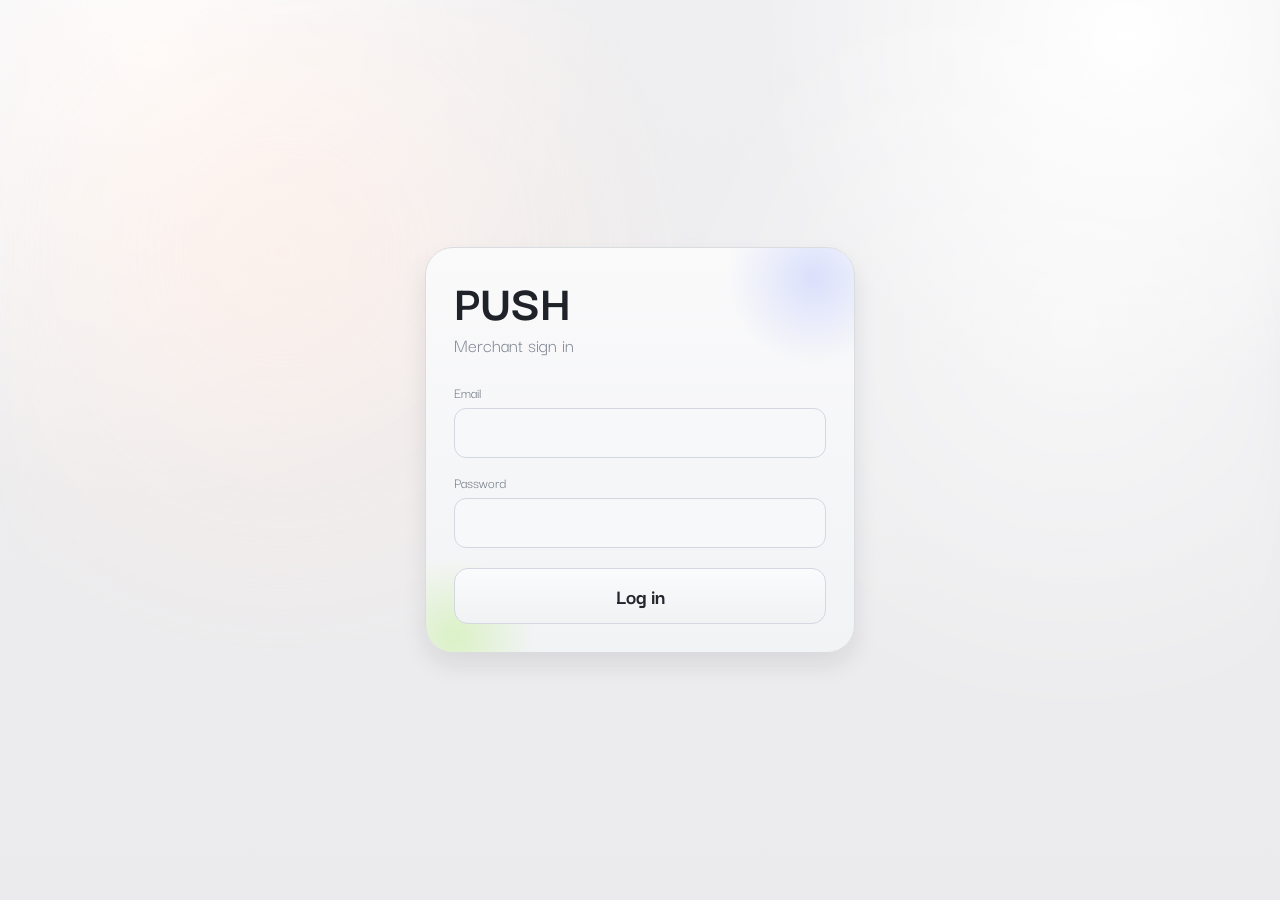
==== index.html @ ba9738a5 "n" ====
<!doctype html>
<html lang="en">
  <head>
    <meta charset="UTF-8" />
    <meta name="viewport" content="width=device-width, initial-scale=1.0" />
    <title>Push Merchant Dashboard Prototype</title>
    <script>
      if (localStorage.getItem("merchant_dashboard_logged_in") !== "1") {
        window.location.replace("./login.html");
      }
    </script>
    <link rel="stylesheet" href="styles.css" />
  </head>
  <body>
    <div class="app-shell">
      <aside class="sidebar">
        <div class="sidebar-logo">
          <div class="logo-mark">P</div>
          <div>
            <p class="logo-label">Push</p>
            <p class="logo-sub">Merchant OS</p>
          </div>
        </div>
        <section class="theme-switcher-wrap">
          <p class="micro-label">Category Themes</p>
          <div class="theme-switcher" id="themeSwitcher"></div>
          <p class="theme-note" id="themeNote"></p>
        </section>
        <nav class="nav" id="sidebarNav" aria-label="Primary navigation"></nav>
      </aside>

      <main class="main-content">
        <header class="topbar">
          <button class="icon-btn" id="menuToggle" aria-label="Open menu">
            <span></span><span></span><span></span>
          </button>
          <div class="top-title-wrap">
            <h1 id="pageTitle">Dashboard</h1>
            <p id="pageSubtitle">Real-time merchant intelligence</p>
          </div>
          <div class="top-actions">
            <div class="top-filters" id="topFilters"></div>
            <button class="icon-chip" id="accountBtn" aria-label="Account">
              <span>👤</span>
              <span>Account</span>
            </button>
            <button class="icon-chip" id="settingBtn" aria-label="Settings">
              <span>⚙️</span>
              <span>Settings</span>
            </button>
          </div>
        </header>

        <section id="pageContainer" class="page-container"></section>
      </main>
    </div>

    <div class="mobile-drawer-backdrop" id="mobileBackdrop"></div>
    <nav class="mobile-drawer" id="mobileDrawer" aria-label="Main navigation">
      <div class="mobile-head">
        <div class="sidebar-logo">
          <div class="logo-mark">P</div>
          <div>
            <p class="logo-label">Push</p>
            <p class="logo-sub">Merchant OS</p>
          </div>
        </div>
        <button class="icon-btn close" id="closeDrawer" aria-label="Close menu">
          ✕
        </button>
      </div>
      <div id="mobileNav"></div>
    </nav>

    <div class="modal-backdrop" id="modalBackdrop" aria-hidden="true">
      <div class="modal-card" role="dialog" aria-modal="true" aria-labelledby="modalTitle">
        <button class="modal-close" id="modalClose" aria-label="Close details">✕</button>
        <p class="modal-kicker" id="modalKicker"></p>
        <h2 id="modalTitle">Details</h2>
        <div id="modalBody"></div>
        <div class="modal-actions">
          <button class="btn ghost" id="modalDismiss">Close</button>
          <button class="btn primary" id="openFullDetail">Open full page</button>
        </div>
      </div>
    </div>

    <script src="data.js"></script>
    <script src="app.js"></script>
  </body>
</html>
---- styles.css ----
@import url("https://fonts.googleapis.com/css2?family=Darker+Grotesque:wght@400;500;600;700;800&display=swap");

:root {
  --bg-0: #efeee9;
  --bg-1: #f6f5f1;
  --ink-1: #1c1f1a;
  --ink-2: #3e4438;
  --muted: #6f756c;
  --line: #d8d9d3;
  --push-dark: #2d3920;
  --push-deep: #1f2a16;
  --push-highlight: #93d156;
  --push-soft: #e8f7d8;
  --violet: #dbccf6;
  --amber: #ffe1ad;
  --teal: #b7edf2;
  --mint: #d5f5d1;
  --danger: #b62e2e;
  --warn: #be7f00;
  --ok: #207f44;
  --shadow-soft: 0 16px 38px rgba(24, 28, 21, 0.08);
  --shadow-mid: 0 18px 42px rgba(23, 31, 18, 0.14);
  --radius-xl: 26px;
  --radius-lg: 20px;
  --radius-md: 14px;
  --radius-sm: 10px;
  --ease-smooth: cubic-bezier(0.2, 0.75, 0.25, 1);
}

* {
  box-sizing: border-box;
}

html,
body {
  margin: 0;
  padding: 0;
  min-height: 100%;
}

body {
  font-family: "Darky", "Darker Grotesque", sans-serif;
  color: var(--ink-1);
  background:
    radial-gradient(circle at 90% -20%, #d7f4bf 0%, transparent 40%),
    radial-gradient(circle at -10% 120%, #cce8ff 0%, transparent 36%),
    linear-gradient(140deg, #f3f2ed 0%, #ecebe5 40%, #f8f7f4 100%);
}

.app-shell {
  display: block;
  min-height: 100vh;
}

.sidebar {
  border-right: 1px solid var(--line);
  background: linear-gradient(180deg, #f8f8f5, #f0efea);
  padding: 20px;
  position: sticky;
  top: 0;
  max-height: 100vh;
  overflow: auto;
}

.sidebar-logo {
  display: flex;
  align-items: center;
  gap: 12px;
  padding: 10px 12px;
  border-radius: 18px;
  background: linear-gradient(135deg, var(--push-dark), #39492a);
  color: #f7fff0;
  margin-bottom: 18px;
}

.logo-mark {
  width: 44px;
  height: 44px;
  border-radius: 50%;
  display: grid;
  place-items: center;
  font-family: "Darky", "Darker Grotesque", sans-serif;
  font-weight: 700;
  border: 2px solid rgba(255, 255, 255, 0.65);
  background: rgba(255, 255, 255, 0.12);
}

.logo-label {
  margin: 0;
  font-family: "Darky", "Darker Grotesque", sans-serif;
  font-size: 20px;
  font-weight: 700;
}

.logo-sub {
  margin: 0;
  color: rgba(255, 255, 255, 0.75);
  font-size: 12px;
}

.nav-section {
  margin-top: 16px;
}

.nav-section-title {
  margin: 18px 10px 8px;
  font-family: "Darky", "Darker Grotesque", sans-serif;
  font-weight: 600;
  letter-spacing: 0.14em;
  font-size: 11px;
  color: var(--muted);
  text-transform: uppercase;
}

.nav-item {
  width: 100%;
  border: 1px solid #cbcdc6;
  background: #f8f7f3;
  border-radius: 999px;
  padding: 12px 14px;
  display: flex;
  align-items: center;
  justify-content: space-between;
  cursor: pointer;
  margin-bottom: 10px;
  transition: transform 0.25s var(--ease-smooth), box-shadow 0.25s var(--ease-smooth), border-color 0.25s var(--ease-smooth);
}

.nav-item:hover {
  transform: translateY(-2px);
  box-shadow: var(--shadow-soft);
}

.nav-item.active {
  background: linear-gradient(135deg, var(--push-deep), #3b4a2d);
  color: #f4ffe6;
  border-color: #46593a;
  box-shadow: var(--shadow-mid);
}

.nav-label {
  display: flex;
  align-items: center;
  gap: 10px;
  font-family: "Darky", "Darker Grotesque", sans-serif;
  font-size: 17px;
}

.nav-icon {
  width: 52px;
  height: 52px;
  border: 2px solid #1d1f1b;
  border-radius: 50%;
  display: inline-grid;
  place-items: center;
  flex: 0 0 auto;
}

.nav-icon svg {
  width: 23px;
  height: 23px;
  color: #1d1f1b;
}

.nav-metric {
  font-size: 20px;
  font-weight: 700;
  color: #727b70;
}

.nav-item.active .nav-metric {
  color: #d6f6b4;
}

.nav-item.active .nav-icon {
  border-color: rgba(238, 255, 220, 0.88);
}

.nav-item.active .nav-icon svg {
  color: #ecffd9;
}

.main-content {
  min-width: 0;
  display: flex;
  flex-direction: column;
  padding: 22px 26px 24px;
  gap: 18px;
}

.topbar {
  position: sticky;
  top: 10px;
  z-index: 20;
  background: rgba(252, 252, 248, 0.84);
  border: 1px solid #d5d8d0;
  backdrop-filter: blur(7px);
  border-radius: 999px;
  padding: 10px 12px;
  display: flex;
  align-items: center;
  gap: 12px;
  box-shadow: var(--shadow-soft);
}

.icon-btn {
  width: 44px;
  height: 44px;
  border-radius: 50%;
  border: 1px solid #cfd2ca;
  background: #fff;
  display: grid;
  place-items: center;
  cursor: pointer;
  transition: transform 0.2s var(--ease-smooth);
}

.icon-btn:hover {
  transform: translateY(-2px);
}

#menuToggle span {
  display: block;
  width: 18px;
  height: 2px;
  border-radius: 2px;
  margin: 2px 0;
  background: #2c3126;
  transition: transform 0.24s var(--ease-smooth), opacity 0.24s var(--ease-smooth);
}

#menuToggle.open span:nth-child(1) {
  transform: translateY(6px) rotate(45deg);
}

#menuToggle.open span:nth-child(2) {
  opacity: 0;
}

#menuToggle.open span:nth-child(3) {
  transform: translateY(-6px) rotate(-45deg);
}

.top-title-wrap {
  min-width: 0;
  margin-right: auto;
}

.top-title-wrap h1 {
  margin: 0;
  font-family: "Darky", "Darker Grotesque", sans-serif;
  font-size: 23px;
}

.top-title-wrap p {
  margin: 2px 0 0;
  color: var(--muted);
  font-size: 12px;
}

.top-actions {
  display: flex;
  gap: 8px;
}

.icon-chip {
  border: 1px solid #cfd3cb;
  border-radius: 999px;
  background: #fff;
  padding: 10px 14px;
  display: inline-flex;
  align-items: center;
  gap: 8px;
  cursor: pointer;
  font-family: "Darky", "Darker Grotesque", sans-serif;
  font-size: 13px;
  font-weight: 600;
}

.page-container {
  min-height: calc(100vh - 130px);
  animation: fadeInPage 0.35s var(--ease-smooth);
}

@keyframes fadeInPage {
  from {
    opacity: 0;
    transform: translateY(10px);
  }
  to {
    opacity: 1;
    transform: translateY(0);
  }
}

.panel {
  background: #fefefc;
  border: 1px solid var(--line);
  border-radius: var(--radius-xl);
  box-shadow: var(--shadow-soft);
}

.panel-head {
  display: flex;
  align-items: center;
  justify-content: space-between;
  margin-bottom: 10px;
}

.panel-title {
  margin: 0;
  font-family: "Darky", "Darker Grotesque", sans-serif;
  font-size: 20px;
}

.panel-sub {
  margin: 3px 0 0;
  color: var(--muted);
  font-size: 13px;
}

.btn {
  border: none;
  border-radius: 999px;
  padding: 11px 16px;
  cursor: pointer;
  font-family: "Darky", "Darker Grotesque", sans-serif;
  font-weight: 600;
}

.btn.primary {
  background: linear-gradient(145deg, var(--push-dark), #435735);
  color: #f2ffe2;
}

.btn.ghost {
  background: #f6f7f3;
  color: var(--ink-2);
  border: 1px solid #d2d4cf;
}

.mini {
  padding: 8px 12px;
  font-size: 12px;
}

.kpi-grid {
  display: grid;
  grid-template-columns: repeat(4, minmax(0, 1fr));
  gap: 12px;
  margin-bottom: 14px;
}

.kpi-card {
  border: 1px solid var(--line);
  border-radius: var(--radius-lg);
  padding: 14px;
  background: linear-gradient(180deg, #ffffff, #f7f8f4);
}

.kpi-label {
  margin: 0;
  color: var(--muted);
  font-size: 12px;
}

.kpi-value {
  margin: 6px 0 2px;
  font-family: "Darky", "Darker Grotesque", sans-serif;
  font-size: 27px;
  font-weight: 800;
}

.kpi-hint {
  margin: 0;
  font-size: 12px;
  color: #6b8760;
}

.two-col {
  display: grid;
  grid-template-columns: 1.5fr 1fr;
  gap: 14px;
}

.table-lite {
  width: 100%;
  border-collapse: collapse;
  font-size: 14px;
}

.table-lite th,
.table-lite td {
  text-align: left;
  padding: 11px 10px;
  border-bottom: 1px solid #e3e5df;
}

.table-lite th {
  color: var(--muted);
  font-family: "Darky", "Darker Grotesque", sans-serif;
  font-size: 12px;
  letter-spacing: 0.04em;
}

.stat-pill {
  display: inline-flex;
  align-items: center;
  border-radius: 999px;
  padding: 5px 10px;
  font-size: 12px;
  font-weight: 700;
}

.pill-live {
  background: #def7e4;
  color: #207f44;
}

.pill-draft {
  background: #ecefe9;
  color: #5c655a;
}

.metric-stack {
  display: grid;
  gap: 10px;
}

.metric-item {
  border: 1px solid #dde0d9;
  border-radius: var(--radius-md);
  padding: 12px;
  background: #fff;
}

.metric-row {
  display: flex;
  align-items: center;
  justify-content: space-between;
  margin-bottom: 7px;
}

.metric-row h4 {
  margin: 0;
  font-family: "Darky", "Darker Grotesque", sans-serif;
  font-size: 14px;
}

.bar {
  width: 100%;
  height: 10px;
  border-radius: 999px;
  background: #ecefe8;
  overflow: hidden;
}

.bar > span {
  display: block;
  height: 100%;
  border-radius: inherit;
  background: linear-gradient(90deg, #75a84d, #a6da73);
}

.applicant-grid {
  display: grid;
  grid-template-columns: repeat(2, minmax(0, 1fr));
  gap: 14px;
}

.applicant-card {
  position: relative;
  border-radius: 26px;
  border: 1px solid #d7dad2;
  padding: 16px;
  background: #fff;
  box-shadow: var(--shadow-soft);
  transform-style: preserve-3d;
  transition: transform 0.35s var(--ease-smooth), box-shadow 0.35s var(--ease-smooth);
  overflow: hidden;
}

.applicant-card:hover {
  transform: rotateX(2.5deg) rotateY(-3deg) translateY(-4px);
  box-shadow: 0 24px 42px rgba(22, 32, 20, 0.18);
}

.applicant-card::after {
  content: "";
  position: absolute;
  inset: 0;
  border-radius: inherit;
  pointer-events: none;
  background: radial-gradient(circle at 12% 6%, rgba(255, 255, 255, 0.8), transparent 38%);
}

.tone-violet { background: linear-gradient(160deg, #fefcff, #f4eefe); }
.tone-amber { background: linear-gradient(160deg, #fffdfa, #fff2db); }
.tone-teal { background: linear-gradient(160deg, #f9ffff, #e6fbfd); }
.tone-mint { background: linear-gradient(160deg, #f8fff8, #ecfaea); }

.app-head {
  display: flex;
  gap: 12px;
  align-items: center;
  margin-bottom: 10px;
}

.avatar-3d {
  width: 78px;
  height: 78px;
  border-radius: 22px;
  background: linear-gradient(145deg, #ffffff, #ecece8);
  border: 1px solid #d8ddd1;
  display: grid;
  place-items: center;
  font-size: 37px;
  box-shadow:
    inset -8px -8px 18px rgba(255, 255, 255, 0.9),
    inset 8px 8px 16px rgba(184, 191, 175, 0.35);
  transform: translateZ(28px);
}

.app-head h3 {
  margin: 0;
  font-family: "Darky", "Darker Grotesque", sans-serif;
  font-size: 24px;
}

.app-head p {
  margin: 2px 0 0;
  color: #5c665a;
  font-size: 13px;
}

.app-metrics {
  display: grid;
  grid-template-columns: repeat(3, minmax(0, 1fr));
  gap: 8px;
  margin-top: 10px;
}

.app-metrics .metric-box {
  border: 1px solid #d6d9d2;
  border-radius: 12px;
  background: rgba(255, 255, 255, 0.8);
  padding: 8px;
}

.metric-box p {
  margin: 0;
}

.metric-box .v {
  font-family: "Darky", "Darker Grotesque", sans-serif;
  font-size: 18px;
  font-weight: 700;
}

.metric-box .k {
  font-size: 11px;
  color: #677065;
}

.badge {
  margin-top: 8px;
  display: inline-flex;
  padding: 6px 10px;
  border-radius: 999px;
  background: #1f2922;
  color: #d5f9aa;
  font-size: 12px;
  font-weight: 700;
}

.card-actions {
  margin-top: 12px;
  display: flex;
  justify-content: flex-end;
}

.line-chart {
  height: 180px;
  border: 1px solid #dde0d8;
  border-radius: var(--radius-lg);
  padding: 10px;
  background:
    linear-gradient(to top, rgba(120, 144, 102, 0.1), rgba(120, 144, 102, 0.01)),
    repeating-linear-gradient(
      to right,
      transparent,
      transparent calc(8.33% - 1px),
      rgba(206, 211, 200, 0.55) calc(8.33% - 1px),
      rgba(206, 211, 200, 0.55) 8.33%
    );
  display: flex;
  align-items: flex-end;
  gap: 8px;
}

.line-bar {
  flex: 1;
  border-radius: 8px 8px 0 0;
  background: linear-gradient(180deg, #86b45e, #4e7140);
}

.funnel-list {
  display: grid;
  gap: 8px;
}

.funnel-row {
  border: 1px solid #d8dcd4;
  border-radius: 12px;
  padding: 10px;
  background: #fff;
}

.funnel-row .head {
  display: flex;
  justify-content: space-between;
  font-family: "Darky", "Darker Grotesque", sans-serif;
  font-size: 13px;
}

.map-wrap {
  border: 1px solid #d8ddd3;
  border-radius: 24px;
  background: #fbfdfa;
  min-height: 340px;
  position: relative;
  overflow: hidden;
}

.map-grid {
  position: absolute;
  inset: 0;
  background:
    radial-gradient(circle at 80% 20%, #d6f3fc 0%, transparent 32%),
    radial-gradient(circle at 10% 90%, #f3f9d8 0%, transparent 28%),
    linear-gradient(transparent 96%, #dce2d7 96%),
    linear-gradient(90deg, transparent 96%, #dce2d7 96%);
  background-size: 100% 100%, 100% 100%, 38px 38px, 38px 38px;
}

.map-route {
  position: absolute;
  left: 14%;
  top: 20%;
  width: 62%;
  height: 58%;
  border: 3px solid #223022;
  border-color: #233122 transparent transparent transparent;
  border-radius: 50% / 70% 70% 0 0;
  transform: rotate(6deg);
  opacity: 0.78;
}

.map-pin {
  position: absolute;
  transform: translate(-50%, -100%);
  display: grid;
  gap: 6px;
  border: none;
  background: transparent;
  padding: 0;
  text-align: left;
  cursor: pointer;
}

.pin-dot {
  width: 16px;
  height: 16px;
  border-radius: 50%;
  background: #c12b2b;
  border: 3px solid #fff;
  box-shadow: 0 6px 12px rgba(32, 32, 32, 0.24);
}

.pin-card {
  border: 1px solid #d4d7cf;
  border-radius: 12px;
  background: #fff;
  box-shadow: var(--shadow-soft);
  padding: 8px 10px;
  min-width: 170px;
}

.pin-card p {
  margin: 0;
  font-size: 12px;
}

.pin-card .name {
  font-family: "Darky", "Darker Grotesque", sans-serif;
  font-size: 13px;
}

.map-side-list {
  display: grid;
  gap: 10px;
}

.map-side-card {
  border: 1px solid #d8ddd2;
  border-radius: 14px;
  background: #fff;
  padding: 11px;
}

.map-side-card h4 {
  margin: 0;
  font-family: "Darky", "Darker Grotesque", sans-serif;
}

.timeline {
  border-left: 2px dashed #c9cec3;
  margin-left: 12px;
  padding-left: 18px;
  display: grid;
  gap: 11px;
}

.timeline-item {
  position: relative;
  border: 1px solid #d8dbd4;
  border-radius: 14px;
  background: #fff;
  padding: 12px;
}

.timeline-item::before {
  content: "";
  position: absolute;
  left: -27px;
  top: 18px;
  width: 12px;
  height: 12px;
  border-radius: 50%;
  background: #2b3b1f;
  border: 2px solid #fff;
}

.severity-critical { color: var(--danger); }
.severity-warning { color: var(--warn); }
.severity-info { color: #2f649d; }

.message-list {
  display: grid;
  gap: 10px;
}

.message-item {
  border: 1px solid #d8dcd3;
  border-radius: 16px;
  background: #fff;
  padding: 11px 14px;
  display: grid;
  grid-template-columns: auto 1fr auto;
  gap: 10px;
  align-items: center;
}

.message-avatar {
  width: 44px;
  height: 44px;
  border-radius: 12px;
  background: #f3f6ee;
  border: 1px solid #d5d9ce;
  display: grid;
  place-items: center;
  font-size: 21px;
}

.message-item h4 {
  margin: 0;
  font-family: "Darky", "Darker Grotesque", sans-serif;
  font-size: 15px;
}

.message-item p {
  margin: 3px 0 0;
  color: #656d62;
  font-size: 13px;
}

.unread-chip {
  min-width: 24px;
  height: 24px;
  border-radius: 999px;
  background: #202820;
  color: #e4ffcc;
  display: grid;
  place-items: center;
  font-size: 12px;
  font-weight: 700;
}

.finance-grid {
  display: grid;
  grid-template-columns: repeat(4, minmax(0, 1fr));
  gap: 12px;
}

.finance-box {
  border-radius: 16px;
  border: 1px solid #d9ddd4;
  padding: 13px;
  background: #fff;
}

.finance-box h4 {
  margin: 0;
  color: #697068;
  font-size: 12px;
}

.finance-box p {
  margin: 6px 0 0;
  font-family: "Darky", "Darker Grotesque", sans-serif;
  font-size: 26px;
  font-weight: 800;
}

.integration-grid {
  display: grid;
  grid-template-columns: repeat(2, minmax(0, 1fr));
  gap: 12px;
}

.integration-card {
  border: 1px solid #d9ddd4;
  border-radius: 18px;
  background: #fff;
  padding: 12px;
}

.integration-head {
  display: flex;
  justify-content: space-between;
  margin-bottom: 8px;
  align-items: center;
}

.integration-head h4 {
  margin: 0;
  font-family: "Darky", "Darker Grotesque", sans-serif;
}

.health {
  font-family: "Darky", "Darker Grotesque", sans-serif;
  font-size: 12px;
  color: #5f6f56;
}

.switch-list {
  display: grid;
  gap: 8px;
}

.switch-row {
  border: 1px solid #daded4;
  background: #fff;
  border-radius: 12px;
  padding: 9px 12px;
  display: flex;
  justify-content: space-between;
  align-items: center;
}

.switch-row .state {
  font-weight: 700;
  color: #315a2d;
}

.more-btn {
  border: 1px solid #ccd2c8;
  border-radius: 999px;
  padding: 8px 12px;
  font-family: "Darky", "Darker Grotesque", sans-serif;
  font-size: 12px;
  font-weight: 700;
  background: #fff;
  cursor: pointer;
}

.mobile-drawer-backdrop {
  position: fixed;
  inset: 0;
  background: rgba(10, 14, 9, 0.34);
  opacity: 0;
  pointer-events: none;
  transition: opacity 0.25s var(--ease-smooth);
  z-index: 100;
}

.mobile-drawer {
  position: fixed;
  left: 0;
  top: 0;
  bottom: 0;
  width: min(340px, 90vw);
  background: #f8f8f5;
  border-right: 1px solid #d4d7ce;
  transform: translateX(-102%);
  transition: transform 0.3s var(--ease-smooth);
  z-index: 120;
  padding: 16px;
  overflow: auto;
}

.mobile-head {
  display: flex;
  align-items: center;
  justify-content: space-between;
  margin-bottom: 14px;
  gap: 12px;
}

.mobile-head .sidebar-logo {
  margin: 0;
  padding: 0;
  background: transparent;
  color: var(--ink-1);
}

.mobile-head .logo-mark {
  border-color: #2d3920;
  color: #f1ffe1;
  background: linear-gradient(135deg, var(--push-dark), #39492a);
}

.mobile-head .logo-sub {
  color: var(--muted);
}

.mobile-drawer.open {
  transform: translateX(0);
}

.mobile-drawer-backdrop.open {
  opacity: 1;
  pointer-events: auto;
}

.modal-backdrop {
  position: fixed;
  inset: 0;
  background: rgba(8, 10, 7, 0.45);
  backdrop-filter: blur(4px);
  display: grid;
  place-items: center;
  opacity: 0;
  pointer-events: none;
  transition: opacity 0.2s ease;
  z-index: 150;
}

.modal-backdrop.open {
  opacity: 1;
  pointer-events: auto;
}

.modal-card {
  width: min(760px, calc(100vw - 28px));
  max-height: calc(100vh - 44px);
  overflow: auto;
  border-radius: 24px;
  border: 1px solid #d6dbcf;
  background: #fbfcf9;
  box-shadow: 0 24px 52px rgba(14, 18, 13, 0.32);
  padding: 18px 18px 16px;
  transform: translateY(14px) scale(0.96);
  transition: transform 0.24s var(--ease-smooth);
  position: relative;
}

.modal-backdrop.open .modal-card {
  transform: translateY(0) scale(1);
}

.modal-kicker {
  margin: 0 0 4px;
  font-family: "Darky", "Darker Grotesque", sans-serif;
  font-size: 12px;
  letter-spacing: 0.08em;
  text-transform: uppercase;
  color: var(--muted);
}

.modal-card h2 {
  margin: 0 0 10px;
  font-family: "Darky", "Darker Grotesque", sans-serif;
  font-size: 26px;
}

.modal-close {
  position: absolute;
  top: 12px;
  right: 12px;
  width: 38px;
  height: 38px;
  border-radius: 50%;
  border: 1px solid #cfd4ca;
  background: #fff;
  cursor: pointer;
}

.modal-body-grid {
  display: grid;
  grid-template-columns: repeat(2, minmax(0, 1fr));
  gap: 10px;
}

.modal-body-item {
  border: 1px solid #d9ddd5;
  border-radius: 12px;
  padding: 10px;
  background: #fff;
}

.modal-body-item .k {
  margin: 0;
  font-size: 12px;
  color: var(--muted);
}

.modal-body-item .v {
  margin: 5px 0 0;
  font-family: "Darky", "Darker Grotesque", sans-serif;
  font-size: 20px;
}

.modal-actions {
  display: flex;
  justify-content: flex-end;
  gap: 8px;
  margin-top: 12px;
}

.full-detail {
  margin-top: 13px;
  border: 1px solid #d7ddd1;
  border-radius: 18px;
  padding: 14px;
  background: #fff;
  animation: fadeInPage 0.3s var(--ease-smooth);
}

.full-detail h3 {
  margin: 0 0 8px;
  font-family: "Darky", "Darker Grotesque", sans-serif;
}

.full-detail p {
  margin: 0;
  line-height: 1.55;
  color: #4f584f;
}

@media (max-width: 1200px) {
  .kpi-grid,
  .finance-grid {
    grid-template-columns: repeat(2, minmax(0, 1fr));
  }
  .two-col,
  .applicant-grid,
  .integration-grid {
    grid-template-columns: 1fr;
  }
}

@media (max-width: 980px) {
  .main-content {
    padding: 14px;
  }
  .top-actions .icon-chip span:last-child {
    display: none;
  }
}

@media (max-width: 680px) {
  .kpi-grid,
  .finance-grid,
  .modal-body-grid {
    grid-template-columns: 1fr;
  }
  .top-title-wrap h1 {
    font-size: 19px;
  }
}

/* Dark kinetic reskin inspired by the shared reference */
:root {
  --bg-0: #06080d;
  --bg-1: #101622;
  --ink-1: #eef3ff;
  --ink-2: #b7bfd1;
  --muted: #8f99b2;
  --line: #283349;
  --push-dark: #1d2638;
  --push-deep: #121a2a;
  --push-highlight: #ff5a2d;
  --push-soft: #1d2434;
  --shadow-soft: 0 14px 34px rgba(2, 5, 12, 0.45);
  --shadow-mid: 0 20px 44px rgba(0, 0, 0, 0.55);
  --accent-orange: #ff5a2d;
  --accent-blue: #4f6fd6;
  --accent-blue-2: #5f78d1;
}

body {
  color: var(--ink-1);
  background:
    radial-gradient(circle at 100% -8%, rgba(79, 111, 214, 0.46) 0%, transparent 34%),
    radial-gradient(circle at -15% 120%, rgba(255, 90, 45, 0.26) 0%, transparent 40%),
    linear-gradient(180deg, #04060a 0%, #090d14 40%, #070b11 100%);
}

body::before {
  content: "";
  position: fixed;
  inset: 0;
  pointer-events: none;
  background:
    radial-gradient(circle at 8% 10%, rgba(255, 255, 255, 0.05), transparent 24%),
    radial-gradient(circle at 85% 24%, rgba(255, 255, 255, 0.04), transparent 28%);
  animation: ambientDrift 11s ease-in-out infinite alternate;
}

body::after {
  content: "";
  position: fixed;
  inset: 0;
  pointer-events: none;
  background:
    radial-gradient(circle at 10% 70%, rgba(255, 90, 45, 0.09), transparent 35%),
    radial-gradient(circle at 90% 40%, rgba(79, 111, 214, 0.1), transparent 32%);
  filter: blur(10px);
  animation: ambientDriftReverse 13s ease-in-out infinite alternate;
}

body,
button,
input,
select,
textarea {
  font-family: "Darky", "Darker Grotesque", sans-serif;
}

.main-content {
  width: min(1180px, 100%);
  margin: 0 auto;
  padding-top: 16px;
}

.topbar {
  background: rgba(17, 24, 38, 0.86);
  border: 1px solid #2b364e;
  box-shadow: 0 16px 34px rgba(3, 6, 16, 0.55);
}

.top-title-wrap h1 {
  color: #f5f7ff;
}

.top-title-wrap p {
  color: #adb8d1;
}

.icon-btn,
.icon-chip {
  background: linear-gradient(180deg, #202a3d, #171f2f);
  border-color: #36415b;
  color: #dde3f5;
}

#menuToggle span {
  background: #e8eefc;
}

.page-container {
  animation: fadeInPage 0.45s var(--ease-smooth);
  transform-origin: 50% 20%;
}

.page-container.page-switch-out {
  animation: pageSwitchOut 0.18s cubic-bezier(0.37, 0.01, 0.74, 0.36) forwards;
}

.page-container.page-switch-in {
  animation: pageSwitchIn 0.34s cubic-bezier(0.2, 0.74, 0.26, 1) forwards;
}

.panel {
  background: linear-gradient(160deg, rgba(20, 27, 40, 0.96), rgba(12, 17, 27, 0.98));
  border: 1px solid #2b364d;
  box-shadow: var(--shadow-soft);
}

.panel-title,
.metric-row h4,
.table-lite th,
.map-side-card h4,
.integration-head h4,
.message-item h4 {
  color: #eef2ff;
}

.panel-sub,
.kpi-label,
.table-lite th,
.message-item p,
.health,
.modal-kicker,
.modal-body-item .k {
  color: #97a5c6;
}

.kpi-card {
  border: 1px solid #324162;
  background: linear-gradient(180deg, #25314d, #1b2439);
  position: relative;
  overflow: hidden;
}

.kpi-card::after {
  content: "";
  position: absolute;
  inset: 0;
  pointer-events: none;
  background: radial-gradient(circle at 80% -20%, rgba(255, 255, 255, 0.14), transparent 42%);
}

.kpi-card:nth-child(4n + 1) {
  background: linear-gradient(140deg, #ff5729, #d14622);
  color: #fff8f1;
}

.kpi-card:nth-child(4n + 1) .kpi-label,
.kpi-card:nth-child(4n + 1) .kpi-hint {
  color: rgba(255, 245, 236, 0.84);
}

.kpi-card:nth-child(4n + 2),
.kpi-card:nth-child(4n + 4) {
  background: linear-gradient(150deg, #4d69c9, #3a4f93);
  border-color: #6078cf;
}

.kpi-card:nth-child(4n + 2) .kpi-label,
.kpi-card:nth-child(4n + 2) .kpi-hint,
.kpi-card:nth-child(4n + 4) .kpi-label,
.kpi-card:nth-child(4n + 4) .kpi-hint {
  color: rgba(232, 239, 255, 0.88);
}

.kpi-card:nth-child(4n + 3) {
  background: linear-gradient(165deg, #f1f3fb, #d2d9e8);
  border-color: #b9c3d8;
}

.kpi-card:nth-child(4n + 3) .kpi-label,
.kpi-card:nth-child(4n + 3) .kpi-value {
  color: #162033;
}

.kpi-card:nth-child(4n + 3) .kpi-hint {
  color: #344660;
}

.kpi-value {
  line-height: 0.95;
}

.table-lite th,
.table-lite td {
  border-bottom-color: #29344a;
}

.table-lite td {
  color: #dae2f4;
}

.table-lite tbody tr {
  transition: transform 0.2s var(--ease-smooth), background-color 0.2s var(--ease-smooth);
}

.table-lite tbody tr:hover {
  background: rgba(57, 73, 112, 0.32);
  transform: translateY(-1px);
}

.stat-pill.pill-live {
  background: rgba(79, 111, 214, 0.24);
  color: #cfd9ff;
}

.stat-pill.pill-draft {
  background: rgba(245, 250, 255, 0.1);
  color: #ced8ee;
}

.metric-item,
.funnel-row,
.finance-box,
.integration-card,
.map-side-card,
.timeline-item,
.switch-row,
.message-item {
  background: linear-gradient(160deg, rgba(26, 35, 53, 0.94), rgba(17, 23, 36, 0.95));
  border-color: #2f3d58;
}

.line-chart {
  border-color: #2e3a55;
  background:
    linear-gradient(to top, rgba(255, 90, 45, 0.17), rgba(255, 90, 45, 0.02)),
    repeating-linear-gradient(
      to right,
      transparent,
      transparent calc(8.33% - 1px),
      rgba(101, 119, 164, 0.5) calc(8.33% - 1px),
      rgba(101, 119, 164, 0.5) 8.33%
    );
}

.line-bar {
  background: linear-gradient(180deg, #ff6a38, #bc4020);
  transform-origin: bottom;
  animation: growBar 0.55s var(--ease-smooth) backwards;
}

.line-chart .line-bar:nth-child(odd) {
  background: linear-gradient(180deg, #627cdc, #4257a7);
}

.bar {
  background: #1a2437;
}

.bar > span {
  background: linear-gradient(90deg, #ff5a2d, #5f78d1);
}

.map-wrap {
  border-color: #2f3a54;
  background: linear-gradient(180deg, #161d2b, #0f1521);
}

.map-grid {
  background:
    radial-gradient(circle at 80% 20%, rgba(79, 111, 214, 0.23) 0%, transparent 32%),
    radial-gradient(circle at 10% 90%, rgba(255, 90, 45, 0.2) 0%, transparent 28%),
    linear-gradient(transparent 96%, rgba(68, 82, 114, 0.8) 96%),
    linear-gradient(90deg, transparent 96%, rgba(68, 82, 114, 0.8) 96%);
}

.map-route {
  border-color: #5f78d1 transparent transparent transparent;
}

.pin-dot {
  background: #ff5a2d;
  border-color: #ffffff;
  animation: pulseDot 1.7s ease-in-out infinite;
}

.pin-card {
  border-color: #3d4b69;
  background: rgba(22, 30, 44, 0.95);
}

.pin-card p,
.pin-card .name {
  color: #e6ecff;
}

.unread-chip {
  background: #ff5a2d;
  color: #fff;
}

.more-btn,
.btn.ghost,
.modal-close {
  border-color: #3e4a67;
  background: #1e283b;
  color: #e4eafd;
}

.more-btn:hover,
.btn.ghost:hover,
.icon-chip:hover,
.icon-btn:hover {
  transform: translateY(-2px);
  box-shadow: 0 12px 20px rgba(2, 5, 13, 0.48);
}

.btn.primary {
  background: linear-gradient(135deg, #ff5a2d, #d54822);
  color: #fff;
}

.badge {
  background: #ff5a2d;
  color: #fff;
}

.mobile-drawer {
  background: #101725;
  border-right-color: #2f3a54;
}

.mobile-head .sidebar-logo {
  color: #edf2ff;
}

.mobile-head .logo-sub {
  color: #a9b3cb;
}

.mobile-head .logo-mark {
  border-color: #6c81c8;
  background: linear-gradient(135deg, #425493, #2e3c6a);
}

.nav-section-title {
  color: #8f9cbc;
}

.nav-item {
  background: linear-gradient(160deg, #1d273a, #121a2a);
  border-color: #36425e;
}

.nav-item.active {
  background: linear-gradient(135deg, #ff5a2d, #c94523);
  border-color: #ff7f5d;
}

.nav-label,
.nav-metric,
.nav-item.active .nav-metric {
  color: #eef3ff;
}

.nav-icon {
  border-color: #5d73b4;
}

.nav-icon svg {
  color: #e7ecff;
}

.modal-backdrop {
  background: rgba(4, 8, 14, 0.66);
}

.modal-card {
  border-color: #304060;
  background: linear-gradient(165deg, #141c2c, #0d1523);
}

.modal-card h2,
.modal-body-item .v,
.full-detail h3 {
  color: #eff4ff;
}

.modal-body-item,
.full-detail {
  border-color: #32405e;
  background: linear-gradient(160deg, #1b263a, #121a2a);
}

.full-detail p {
  color: #a7b2cc;
}

.panel,
.kpi-card,
.metric-item,
.applicant-card,
.timeline-item,
.message-item,
.finance-box,
.integration-card,
.funnel-row,
.map-side-card,
.switch-row {
  transition:
    transform 0.3s var(--ease-smooth),
    box-shadow 0.3s var(--ease-smooth),
    border-color 0.3s var(--ease-smooth);
}

.panel:hover,
.kpi-card:hover,
.metric-item:hover,
.timeline-item:hover,
.message-item:hover,
.finance-box:hover,
.integration-card:hover,
.map-side-card:hover,
.funnel-row:hover,
.switch-row:hover {
  transform: translateY(-3px);
  box-shadow: var(--shadow-mid);
  border-color: #4c5f8e;
}

.reveal-in {
  opacity: 0;
  transform: translateY(14px) scale(0.985);
  animation: revealIn 0.45s var(--ease-smooth) forwards;
  animation-delay: var(--stagger-delay, 0ms);
}

@keyframes revealIn {
  to {
    opacity: 1;
    transform: translateY(0) scale(1);
  }
}

@keyframes pageSwitchOut {
  from {
    opacity: 1;
    transform: translateX(0) scale(1);
    filter: blur(0);
  }
  to {
    opacity: 0;
    transform: translateX(-26px) scale(0.985);
    filter: blur(1.5px);
  }
}

@keyframes pageSwitchIn {
  from {
    opacity: 0;
    transform: translateX(22px) scale(0.986);
    filter: blur(1px);
  }
  to {
    opacity: 1;
    transform: translateX(0) scale(1);
    filter: blur(0);
  }
}

@keyframes growBar {
  from {
    transform: scaleY(0);
  }
  to {
    transform: scaleY(1);
  }
}

@keyframes pulseDot {
  0% {
    box-shadow: 0 0 0 0 rgba(255, 90, 45, 0.5);
  }
  70% {
    box-shadow: 0 0 0 10px rgba(255, 90, 45, 0);
  }
  100% {
    box-shadow: 0 0 0 0 rgba(255, 90, 45, 0);
  }
}

@keyframes ambientDrift {
  from {
    transform: translate3d(0, 0, 0) scale(1);
    opacity: 0.95;
  }
  to {
    transform: translate3d(0.6%, -0.9%, 0) scale(1.03);
    opacity: 1;
  }
}

@keyframes ambientDriftReverse {
  from {
    transform: translate3d(0, 0, 0) scale(1);
    opacity: 1;
  }
  to {
    transform: translate3d(-0.7%, 0.8%, 0) scale(1.035);
    opacity: 0.94;
  }
}

@media (prefers-reduced-motion: reduce) {
  body::before,
  body::after,
  .reveal-in,
  .line-bar,
  .pin-dot,
  .page-container.page-switch-in,
  .page-container.page-switch-out {
    animation: none !important;
  }
}

/* Reference-style light dashboard reskin */
:root {
  --bg-0: #ececec;
  --bg-1: #f5f5f5;
  --ink-1: #202226;
  --ink-2: #555c66;
  --muted: #8f949c;
  --line: #dedfe2;
  --push-dark: #22252a;
  --push-deep: #1a1d23;
  --push-highlight: #93eb37;
  --push-soft: #f2f3f4;
  --shadow-soft: 0 10px 22px rgba(16, 20, 30, 0.08);
  --shadow-mid: 0 14px 28px rgba(16, 20, 30, 0.11);
  --radius-xl: 28px;
  --radius-lg: 22px;
  --radius-md: 16px;
}

body,
button,
input,
select,
textarea {
  font-family: "Darky", "Darker Grotesque", sans-serif;
}

body {
  color: var(--ink-1);
  background:
    radial-gradient(circle at 16% 16%, rgba(255, 255, 255, 0.92), transparent 44%),
    radial-gradient(circle at 84% 24%, rgba(255, 255, 255, 0.88), transparent 44%),
    linear-gradient(180deg, #f0f0f1 0%, #ececee 100%);
}

body::before {
  background:
    radial-gradient(circle at 30% 35%, rgba(159, 238, 87, 0.2), transparent 28%),
    radial-gradient(circle at 76% 62%, rgba(110, 133, 255, 0.16), transparent 34%);
  opacity: 0.65;
  filter: blur(22px);
}

body::after {
  background:
    linear-gradient(transparent 94%, rgba(76, 94, 196, 0.32) 94%, rgba(76, 94, 196, 0.32) 100%),
    linear-gradient(90deg, transparent 0%, rgba(76, 94, 196, 0.12) 100%);
  opacity: 0.55;
  filter: none;
  animation: none;
}

.main-content {
  width: min(1280px, 100%);
  padding: 14px 20px 20px;
  gap: 14px;
}

.topbar {
  background: rgba(247, 247, 248, 0.92);
  border-color: #d7d8db;
  box-shadow: none;
  padding: 8px 10px;
}

.top-title-wrap h1 {
  font-size: 54px;
  line-height: 0.9;
  letter-spacing: -0.02em;
  color: #1f2227;
}

body:not([data-page="dashboard"]) .top-title-wrap h1 {
  font-size: 34px;
}

.top-title-wrap p {
  color: #7f858f;
  font-size: 15px;
}

#menuToggle,
.icon-btn {
  border: 1px dashed #bbbfc6;
  background: #f9f9fa;
  color: #17191f;
  box-shadow: none;
}

#menuToggle span {
  background: #17191f;
}

.icon-chip {
  border: 1px solid #d0d2d8;
  background: linear-gradient(180deg, #f9f9fa, #f0f1f3);
  color: #22252b;
  font-size: 14px;
}

.page-container {
  animation: fadeInPage 0.36s var(--ease-smooth);
}

.panel {
  background: linear-gradient(180deg, #f8f8f9, #f3f3f4);
  border: 1px solid #dfdfe2;
  box-shadow: inset 0 1px 0 rgba(255, 255, 255, 0.95);
}

.panel-title,
.metric-row h4,
.map-side-card h4,
.integration-head h4,
.message-item h4 {
  color: #21242a;
}

.panel-sub,
.kpi-label,
.table-lite th,
.message-item p,
.health,
.modal-kicker,
.modal-body-item .k {
  color: #8e949c;
}

.kpi-grid {
  gap: 10px;
}

.kpi-card {
  position: relative;
  border: 1px solid #d9dbe0;
  background:
    linear-gradient(180deg, #fafafb, #f3f3f5),
    repeating-linear-gradient(135deg, rgba(20, 24, 34, 0.03) 0 1px, transparent 1px 6px);
  padding: 12px 14px;
  min-height: 112px;
  overflow: hidden;
}

.kpi-card::before {
  content: "";
  position: absolute;
  left: 12px;
  right: 12px;
  top: 30px;
  height: 16px;
  border-radius: 999px;
  background:
    linear-gradient(90deg, rgba(147, 235, 55, 0.95), rgba(147, 235, 55, 0) 54%),
    repeating-linear-gradient(135deg, rgba(0, 0, 0, 0.08) 0 1px, transparent 1px 5px);
  border: 1px solid #cbccd1;
}

.kpi-card:nth-child(2)::before,
.kpi-card:nth-child(4)::before {
  background:
    linear-gradient(90deg, rgba(89, 114, 255, 0.9), rgba(89, 114, 255, 0) 54%),
    repeating-linear-gradient(135deg, rgba(0, 0, 0, 0.08) 0 1px, transparent 1px 5px);
}

.kpi-value {
  margin-top: 0;
  font-size: 44px;
  line-height: 1;
  letter-spacing: -0.03em;
  color: #2a2d35;
}

.kpi-hint {
  color: #868d97;
}

.table-lite th,
.table-lite td {
  border-bottom-color: #dfdfe3;
}

.table-lite td {
  color: #3a404a;
}

.table-lite tbody tr:hover {
  background: rgba(255, 255, 255, 0.7);
}

.stat-pill.pill-live {
  background: #f0f6e7;
  color: #4f7e1c;
}

.stat-pill.pill-draft {
  background: #ecedf1;
  color: #6f7683;
}

.metric-item,
.funnel-row,
.finance-box,
.integration-card,
.map-side-card,
.timeline-item,
.switch-row,
.message-item {
  background: linear-gradient(180deg, #f8f8f9, #f1f2f4);
  border-color: #dcdee3;
}

.bar {
  height: 11px;
  background:
    linear-gradient(180deg, #eceef2, #e2e5ea),
    repeating-linear-gradient(135deg, rgba(0, 0, 0, 0.06) 0 1px, transparent 1px 6px);
}

.bar > span {
  background: linear-gradient(90deg, #94ea39, #7f66ff);
}

.line-chart {
  border-color: #d8dbe0;
  background:
    linear-gradient(to top, rgba(255, 255, 255, 0.9), rgba(246, 247, 249, 0.95)),
    repeating-linear-gradient(135deg, rgba(0, 0, 0, 0.05) 0 1px, transparent 1px 6px);
}

.line-bar {
  border-radius: 0;
  background:
    linear-gradient(180deg, rgba(147, 235, 55, 0.95), rgba(147, 235, 55, 0.95)) top/100% 5px no-repeat,
    repeating-linear-gradient(135deg, rgba(0, 0, 0, 0.09) 0 1px, transparent 1px 6px);
  border: 1px solid #d0d3da;
}

.line-chart .line-bar:nth-child(odd) {
  background:
    linear-gradient(180deg, rgba(89, 114, 255, 0.95), rgba(89, 114, 255, 0.95)) top/100% 5px no-repeat,
    repeating-linear-gradient(135deg, rgba(0, 0, 0, 0.09) 0 1px, transparent 1px 6px);
}

.applicant-card {
  border-color: #d9dbe1;
  box-shadow: none;
}

.tone-violet {
  background: linear-gradient(165deg, #f7f4ff, #ebe8ff);
}

.tone-amber {
  background: linear-gradient(165deg, #fff8ef, #f7efd9);
}

.tone-teal {
  background: linear-gradient(165deg, #f4f8ff, #e8eefb);
}

.tone-mint {
  background: linear-gradient(165deg, #f7ffee, #edf7df);
}

.badge {
  background: #1f2329;
  color: #f8f8f8;
}

.map-wrap {
  border-color: #dadddf;
  background: linear-gradient(180deg, #f8f8f9, #f2f3f5);
}

.map-grid {
  background:
    radial-gradient(circle at 80% 20%, rgba(104, 130, 255, 0.2) 0%, transparent 34%),
    radial-gradient(circle at 12% 84%, rgba(147, 235, 55, 0.18) 0%, transparent 28%),
    linear-gradient(transparent 96%, rgba(191, 195, 202, 0.7) 96%),
    linear-gradient(90deg, transparent 96%, rgba(191, 195, 202, 0.7) 96%);
}

.map-route {
  border-color: #a4a9b2 transparent transparent transparent;
}

.pin-dot {
  background: #1f2329;
  border-color: #fff;
}

.pin-card {
  border-color: #dadde2;
  background: #fafafb;
}

.pin-card p,
.pin-card .name {
  color: #2a2d34;
}

.more-btn,
.btn.ghost,
.modal-close {
  border-color: #d2d5dc;
  background: #f6f7f8;
  color: #2a2d33;
}

.btn.primary {
  background: #1f2329;
  color: #fff;
}

.mobile-drawer {
  background: #f4f4f6;
  border-right-color: #dddfe3;
}

.nav-section-title {
  color: #7f8692;
}

.nav-item {
  background: linear-gradient(180deg, #fafafb, #f1f2f5);
  border-color: #d4d8de;
}

.nav-item.active {
  background: linear-gradient(135deg, #1f2329, #2b3139);
  border-color: #1f2329;
}

.nav-label,
.nav-metric {
  color: #2a2e36;
}

.nav-item.active .nav-label,
.nav-item.active .nav-metric {
  color: #f6f7f8;
}

.nav-icon {
  border-color: #cdd1d8;
}

.nav-item.active .nav-icon {
  border-color: rgba(255, 255, 255, 0.72);
}

.nav-icon svg {
  color: #2c3139;
}

.nav-item.active .nav-icon svg {
  color: #fff;
}

.modal-backdrop {
  background: rgba(23, 26, 32, 0.26);
}

.modal-card {
  border-color: #d8dbe1;
  background: linear-gradient(180deg, #f9f9fa, #f2f3f5);
}

.modal-card h2,
.modal-body-item .v,
.full-detail h3 {
  color: #232730;
}

.modal-body-item,
.full-detail {
  border-color: #dbdee3;
  background: #f7f8fa;
}

.full-detail p {
  color: #6d7480;
}

.panel:hover,
.kpi-card:hover,
.metric-item:hover,
.timeline-item:hover,
.message-item:hover,
.finance-box:hover,
.integration-card:hover,
.map-side-card:hover,
.funnel-row:hover,
.switch-row:hover {
  transform: translateY(-2px);
  box-shadow: var(--shadow-soft);
  border-color: #cfd4dc;
}

@media (max-width: 980px) {
  .main-content {
    padding: 12px;
  }

  .top-title-wrap h1 {
    font-size: 38px;
  }

  body:not([data-page="dashboard"]) .top-title-wrap h1 {
    font-size: 26px;
  }
}

@media (max-width: 680px) {
  .top-title-wrap h1 {
    font-size: 30px;
  }

  body:not([data-page="dashboard"]) .top-title-wrap h1 {
    font-size: 22px;
  }

  .kpi-value {
    font-size: 34px;
  }
}

/* Unified layout rebuild (reference-inspired, data-preserving) */
body {
  --theme-primary: #e94e2e;
  --theme-accent: #ff7a3d;
  --theme-soft: #ffe8dd;
  --theme-ink: #242831;
}

body[data-theme="food"] {
  --theme-primary: #e94e2e;
  --theme-accent: #ff7a3d;
  --theme-soft: #ffe8dd;
}

body[data-theme="fashion"] {
  --theme-primary: #55585f;
  --theme-accent: #8c8c8c;
  --theme-soft: #eaecef;
}

body[data-theme="beauty"] {
  --theme-primary: #c86b85;
  --theme-accent: #e8b4c0;
  --theme-soft: #fbeef2;
}

body[data-theme="fitness"] {
  --theme-primary: #7bff00;
  --theme-accent: #b6ff2e;
  --theme-soft: #f2ffe0;
}

body[data-theme="travel"] {
  --theme-primary: #4fa3ff;
  --theme-accent: #8fd3ff;
  --theme-soft: #e9f7ff;
}

body[data-theme="lifestyle"] {
  --theme-primary: #a68a64;
  --theme-accent: #d2b48c;
  --theme-soft: #f6efe6;
}

body {
  background:
    radial-gradient(circle at 12% 6%, #ffffff 0%, transparent 32%),
    radial-gradient(circle at 88% 4%, #ffffff 0%, transparent 26%),
    linear-gradient(180deg, #efeff1 0%, #ebebed 100%);
}

body::before {
  background:
    radial-gradient(circle at 22% 28%, color-mix(in srgb, var(--theme-soft) 80%, #fff) 0%, transparent 36%),
    radial-gradient(circle at 84% 36%, rgba(255, 255, 255, 0.9) 0%, transparent 34%);
  opacity: 0.6;
  filter: blur(18px);
  animation: none;
}

body::after {
  display: none;
}

.app-shell {
  display: grid;
  grid-template-columns: 280px minmax(0, 1fr);
  min-height: 100vh;
}

.sidebar {
  position: sticky;
  top: 0;
  height: 100vh;
  overflow: auto;
  border-right: 1px solid #d9dbe0;
  background: linear-gradient(180deg, #f8f8f9, #f1f2f4);
  padding: 16px 14px 18px;
}

.sidebar-logo {
  border-radius: 20px;
  border: 1px solid #d6d9df;
  background: #fbfbfc;
}

.logo-mark {
  border-color: #d2d6dd;
  color: #20242b;
  background: linear-gradient(145deg, #fefefe, #eceff3);
}

.logo-label {
  color: #242932;
}

.logo-sub {
  color: #848b97;
}

.theme-switcher-wrap {
  margin: 14px 2px 16px;
  border: 1px solid #dadde3;
  border-radius: 16px;
  background: #f9fafb;
  padding: 10px 10px 12px;
}

.micro-label {
  margin: 0 0 8px;
  font-size: 12px;
  text-transform: uppercase;
  letter-spacing: 0.08em;
  color: #8a909b;
}

.theme-note {
  margin: 8px 0 0;
  font-size: 12px;
  color: #747d89;
}

.theme-switcher {
  display: grid;
  gap: 6px;
}

.theme-link {
  border: 1px solid #d8dbe2;
  border-radius: 999px;
  background: #fff;
  color: #2b2f37;
  padding: 7px 11px;
  font-size: 13px;
  display: inline-flex;
  align-items: center;
  gap: 8px;
  cursor: pointer;
}

.theme-link.is-active {
  border-color: color-mix(in srgb, var(--theme-primary) 35%, #c7cbd3);
  background: color-mix(in srgb, var(--theme-soft) 72%, #fff);
  color: #1f232a;
}

.theme-dot {
  width: 11px;
  height: 11px;
  border-radius: 50%;
  border: 1px solid rgba(0, 0, 0, 0.12);
  background: linear-gradient(135deg, var(--theme-primary), var(--theme-accent));
}

.sidebar .nav {
  display: grid;
  gap: 14px;
}

.nav-section-title {
  margin: 0 8px 6px;
  font-size: 11px;
  letter-spacing: 0.12em;
}

.nav-item {
  background: linear-gradient(180deg, #fcfcfd, #f2f3f5);
  border: 1px solid #d7dbe2;
  margin-bottom: 8px;
  padding: 10px 12px;
}

.nav-item.active {
  background:
    linear-gradient(180deg, #ffffff, #f4f6f9),
    linear-gradient(90deg, rgba(255, 255, 255, 0), rgba(255, 255, 255, 0));
  border-color: color-mix(in srgb, var(--theme-primary) 40%, #c7ccd5);
  box-shadow: 0 8px 16px rgba(18, 22, 31, 0.08);
}

.nav-icon {
  width: 42px;
  height: 42px;
  border-color: #d5d9e0;
}

.nav-item.active .nav-icon {
  border-color: color-mix(in srgb, var(--theme-primary) 45%, #ced4de);
}

.nav-item.active .nav-icon svg {
  color: var(--theme-primary);
}

.nav-label {
  font-size: 16px;
  color: #272c34;
}

.nav-metric {
  color: #6d7480;
  font-size: 16px;
}

.main-content {
  width: 100%;
  max-width: none;
  padding: 14px 18px 20px;
  gap: 12px;
}

.topbar {
  top: 0;
  border-radius: 20px;
  padding: 8px 10px;
}

#menuToggle {
  width: 38px;
  height: 38px;
}

.top-title-wrap h1 {
  margin: 0;
  font-size: 28px;
  color: #1f2430;
}

.top-title-wrap p {
  font-size: 13px;
  color: #767f8c;
}

.top-actions {
  display: flex;
  align-items: center;
  gap: 8px;
}

.top-filters {
  display: inline-flex;
  gap: 6px;
  margin-right: 6px;
}

.top-filter {
  border: 1px solid #d3d7de;
  border-radius: 999px;
  padding: 8px 12px;
  background: #f9f9fb;
  color: #30353f;
  font-size: 13px;
  font-weight: 600;
  cursor: pointer;
}

.top-filter.is-active {
  border-color: color-mix(in srgb, var(--theme-primary) 45%, #cdd2db);
  background: color-mix(in srgb, var(--theme-soft) 66%, #fff);
}

.icon-chip {
  padding: 8px 12px;
}

.page-container {
  min-height: calc(100vh - 95px);
  display: grid;
  gap: 12px;
}

.hero-panel {
  border: 1px solid #d8dbe1;
  border-radius: 24px;
  background:
    linear-gradient(180deg, #fafafb, #f2f4f7),
    repeating-linear-gradient(135deg, rgba(0, 0, 0, 0.03) 0 1px, transparent 1px 6px);
  padding: 14px 16px;
  display: grid;
  grid-template-columns: 1fr auto;
  gap: 14px;
}

.hero-eyebrow {
  margin: 0;
  color: color-mix(in srgb, var(--theme-primary) 74%, #646d7b);
  font-size: 12px;
  letter-spacing: 0.11em;
  text-transform: uppercase;
}

.hero-panel h2 {
  margin: 3px 0 4px;
  font-size: 40px;
  line-height: 0.92;
  color: #1f242d;
}

.hero-panel p {
  margin: 0;
  color: #707887;
  font-size: 14px;
}

.hero-chip-row {
  margin-top: 10px;
  display: flex;
  flex-wrap: wrap;
  gap: 7px;
}

.hero-chip {
  border: 1px solid #d5dae2;
  border-radius: 999px;
  background: #fff;
  color: #2c313a;
  padding: 5px 10px;
  font-size: 12px;
}

.hero-actions {
  display: flex;
  align-items: flex-start;
  gap: 7px;
}

.hero-action-btn {
  border: 1px solid #d2d6df;
  border-radius: 999px;
  background: #fff;
  color: #232830;
  padding: 8px 12px;
  font-size: 13px;
  font-weight: 700;
  cursor: pointer;
}

.hero-action-btn.alt {
  background: color-mix(in srgb, var(--theme-soft) 72%, #fff);
  border-color: color-mix(in srgb, var(--theme-primary) 36%, #ccd2dd);
}

.summary-strip {
  display: grid;
  grid-template-columns: repeat(4, minmax(0, 1fr));
  gap: 10px;
}

.summary-card {
  border: 1px solid #d7dbe3;
  border-radius: 18px;
  padding: 10px 12px;
  background: #f7f8fa;
}

.summary-card p {
  margin: 0;
  color: #858d99;
  font-size: 12px;
}

.summary-card h3 {
  margin: 2px 0 0;
  font-size: 32px;
  line-height: 0.95;
  color: #262b34;
}

.summary-card span {
  color: #777f8b;
  font-size: 12px;
}

.summary-card:first-child {
  border-color: color-mix(in srgb, var(--theme-primary) 35%, #cfd5de);
  background: linear-gradient(180deg, color-mix(in srgb, var(--theme-soft) 70%, #fff), #f8f9fb);
}

.quick-chip-row {
  display: flex;
  flex-wrap: wrap;
  gap: 8px;
}

.quick-chip {
  border: 1px dashed #ccd1da;
  border-radius: 999px;
  background: #fbfbfc;
  color: #2b3038;
  font-size: 12px;
  font-weight: 700;
  padding: 7px 11px;
  cursor: pointer;
}

.layout-content {
  display: grid;
  gap: 12px;
}

.kpi-card,
.kpi-card:nth-child(4n + 1),
.kpi-card:nth-child(4n + 2),
.kpi-card:nth-child(4n + 3),
.kpi-card:nth-child(4n + 4) {
  border: 1px solid #d8dbe2;
  background:
    linear-gradient(180deg, #fafafb, #f3f4f6),
    repeating-linear-gradient(135deg, rgba(0, 0, 0, 0.03) 0 1px, transparent 1px 6px);
  color: #272b33;
}

.kpi-card .kpi-label,
.kpi-card .kpi-hint,
.kpi-card:nth-child(4n + 1) .kpi-label,
.kpi-card:nth-child(4n + 1) .kpi-hint,
.kpi-card:nth-child(4n + 2) .kpi-label,
.kpi-card:nth-child(4n + 2) .kpi-hint,
.kpi-card:nth-child(4n + 3) .kpi-label,
.kpi-card:nth-child(4n + 3) .kpi-hint,
.kpi-card:nth-child(4n + 4) .kpi-label,
.kpi-card:nth-child(4n + 4) .kpi-hint {
  color: #7c8491;
}

.kpi-card .kpi-value,
.kpi-card:nth-child(4n + 3) .kpi-value {
  color: #2b3038;
}

.kpi-card::before {
  background:
    linear-gradient(90deg, color-mix(in srgb, var(--theme-primary) 80%, #fff), rgba(255, 255, 255, 0) 56%),
    repeating-linear-gradient(135deg, rgba(0, 0, 0, 0.07) 0 1px, transparent 1px 5px);
}

.kpi-card:nth-child(2)::before,
.kpi-card:nth-child(4)::before {
  background:
    linear-gradient(90deg, color-mix(in srgb, var(--theme-accent) 80%, #fff), rgba(255, 255, 255, 0) 56%),
    repeating-linear-gradient(135deg, rgba(0, 0, 0, 0.07) 0 1px, transparent 1px 5px);
}

.bar > span {
  background: linear-gradient(90deg, var(--theme-primary), var(--theme-accent));
}

.badge,
.unread-chip {
  background: var(--theme-primary);
}

.top-filter:hover,
.theme-link:hover,
.quick-chip:hover,
.hero-action-btn:hover {
  transform: translateY(-1px);
}

@media (min-width: 1101px) {
  #menuToggle {
    display: none;
  }

  .mobile-drawer,
  .mobile-drawer-backdrop {
    display: none;
  }
}

@media (max-width: 1100px) {
  .app-shell {
    grid-template-columns: 1fr;
  }

  .sidebar {
    display: none;
  }

  .top-filters {
    display: none;
  }

  .summary-strip {
    grid-template-columns: repeat(2, minmax(0, 1fr));
  }
}

@media (max-width: 760px) {
  .main-content {
    padding: 10px;
  }

  .hero-panel {
    grid-template-columns: 1fr;
  }

  .hero-actions {
    justify-content: flex-start;
  }

  .hero-panel h2 {
    font-size: 32px;
  }
}

@media (max-width: 620px) {
  .summary-strip {
    grid-template-columns: 1fr;
  }

  .top-title-wrap h1 {
    font-size: 23px;
  }
}
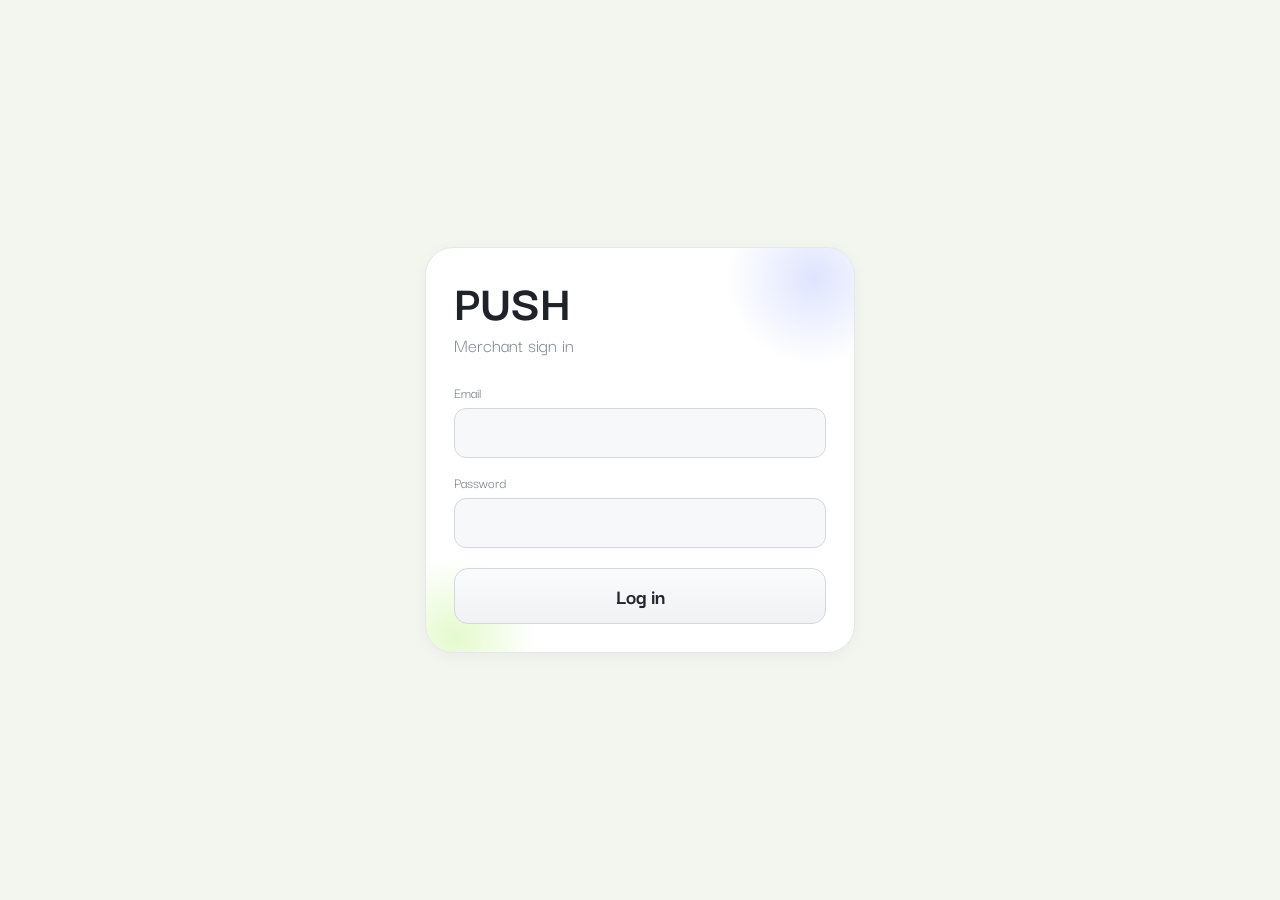
==== commit d1b334ed: "ื" ====
--- a/index.html
+++ b/index.html
@@ -5,7 +5,7 @@
     <meta name="viewport" content="width=device-width, initial-scale=1.0" />
     <title>Push Merchant Dashboard Prototype</title>
     <script>
-      if (localStorage.getItem("merchant_dashboard_logged_in") !== "1") {
+      if (sessionStorage.getItem("merchant_dashboard_logged_in") !== "1") {
         window.location.replace("./login.html");
       }
     </script>
@@ -37,15 +37,22 @@
           <div class="top-title-wrap">
             <h1 id="pageTitle">Dashboard</h1>
             <p id="pageSubtitle">Real-time merchant intelligence</p>
+            <p class="viewing-indicator" id="viewingIndicator"></p>
           </div>
           <div class="top-actions">
             <div class="top-filters" id="topFilters"></div>
             <button class="icon-chip" id="accountBtn" aria-label="Account">
-              <span>👤</span>
+              <svg class="chip-svg" viewBox="0 0 24 24" aria-hidden="true">
+                <circle cx="12" cy="8" r="3.2"></circle>
+                <path d="M5 18c1-3 3.8-4.8 7-4.8s6 1.8 7 4.8"></path>
+              </svg>
               <span>Account</span>
             </button>
             <button class="icon-chip" id="settingBtn" aria-label="Settings">
-              <span>⚙️</span>
+              <svg class="chip-svg" viewBox="0 0 24 24" aria-hidden="true">
+                <circle cx="12" cy="12" r="3.1"></circle>
+                <path d="M19.2 14.9a1 1 0 0 0 .2 1.1l.1.1a1 1 0 0 1 0 1.4l-1 1a1 1 0 0 1-1.4 0l-.1-.1a1 1 0 0 0-1.1-.2 1 1 0 0 0-.6.9V19a1 1 0 0 1-1 1h-1.6a1 1 0 0 1-1-1v-.1a1 1 0 0 0-.7-.9 1 1 0 0 0-1 .2l-.1.1a1 1 0 0 1-1.4 0l-1-1a1 1 0 0 1 0-1.4l.1-.1a1 1 0 0 0 .2-1.1 1 1 0 0 0-.9-.6H5a1 1 0 0 1-1-1v-1.6a1 1 0 0 1 1-1h.1a1 1 0 0 0 .9-.7 1 1 0 0 0-.2-1l-.1-.1a1 1 0 0 1 0-1.4l1-1a1 1 0 0 1 1.4 0l.1.1a1 1 0 0 0 1.1.2 1 1 0 0 0 .6-.9V5a1 1 0 0 1 1-1h1.6a1 1 0 0 1 1 1v.1a1 1 0 0 0 .7.9 1 1 0 0 0 1-.2l.1-.1a1 1 0 0 1 1.4 0l1 1a1 1 0 0 1 0 1.4l-.1.1a1 1 0 0 0-.2 1.1 1 1 0 0 0 .9.6H19a1 1 0 0 1 1 1v1.6a1 1 0 0 1-1 1h-.1a1 1 0 0 0-.9.7z"></path>
+              </svg>
               <span>Settings</span>
             </button>
           </div>
--- a/styles.css
+++ b/styles.css
@@ -1,4 +1,15 @@
 @import url("https://fonts.googleapis.com/css2?family=Darker+Grotesque:wght@400;500;600;700;800&display=swap");
+
+@font-face {
+  font-family: "Darky";
+  src:
+    local("Darky"),
+    local("Darky Regular"),
+    local("Darky-Regular");
+  font-style: normal;
+  font-weight: 100 900;
+  font-display: swap;
+}
 
 :root {
   --bg-0: #efeee9;
@@ -2548,3 +2559,1041 @@
     font-size: 23px;
   }
 }
+
+/* Minimal Luxe Refresh */
+:root {
+  --minimal-bg: #f5f6f8;
+  --minimal-card: #ffffff;
+  --minimal-ink: #22262f;
+  --minimal-muted: #7d8592;
+  --minimal-line: #e4e7ee;
+}
+
+body {
+  background: var(--minimal-bg);
+  color: var(--minimal-ink);
+}
+
+body::before,
+body::after {
+  display: none !important;
+}
+
+.sidebar,
+.topbar,
+.hero-panel,
+.summary-card,
+.panel,
+.kpi-card,
+.metric-item,
+.funnel-row,
+.finance-box,
+.integration-card,
+.map-side-card,
+.timeline-item,
+.switch-row,
+.message-item,
+.modal-card,
+.modal-body-item,
+.full-detail,
+.theme-switcher-wrap,
+.login-card {
+  background: var(--minimal-card) !important;
+  border-color: var(--minimal-line) !important;
+  box-shadow: 0 4px 16px rgba(18, 24, 38, 0.04) !important;
+}
+
+.top-title-wrap h1,
+.hero-panel h2,
+.panel-title,
+.kpi-value,
+.summary-card h3,
+.modal-card h2,
+.logo-label {
+  color: var(--minimal-ink) !important;
+}
+
+.top-title-wrap p,
+.panel-sub,
+.kpi-label,
+.kpi-hint,
+.summary-card p,
+.summary-card span,
+.theme-note,
+.micro-label,
+.modal-kicker,
+.modal-body-item .k,
+.message-item p,
+.logo-sub,
+.nav-section-title {
+  color: var(--minimal-muted) !important;
+}
+
+.hero-panel,
+.summary-card,
+.kpi-card {
+  background-image: none !important;
+}
+
+.kpi-card::before,
+.kpi-card::after,
+.hero-panel::before,
+.hero-panel::after {
+  display: none !important;
+}
+
+.nav-item,
+.theme-link,
+.top-filter,
+.quick-chip,
+.hero-action-btn,
+.icon-chip,
+.more-btn,
+.btn.ghost,
+.btn.primary,
+.modal-close {
+  background: #fff !important;
+  border: 1px solid var(--minimal-line) !important;
+  color: #2d333d !important;
+  box-shadow: none !important;
+}
+
+.nav-item.active,
+.theme-link.is-active,
+.top-filter.is-active,
+.hero-action-btn.alt,
+.quick-chip.is-active {
+  border-color: color-mix(in srgb, var(--theme-primary) 35%, var(--minimal-line)) !important;
+  background: color-mix(in srgb, #fff 85%, var(--theme-soft)) !important;
+}
+
+.btn.primary {
+  border-color: color-mix(in srgb, var(--theme-primary) 35%, var(--minimal-line)) !important;
+}
+
+.badge,
+.unread-chip {
+  background: #eef1f6 !important;
+  color: #3b4350 !important;
+  border: 1px solid #d8dce5;
+}
+
+.bar {
+  background: #f1f3f7 !important;
+}
+
+.bar > span,
+.line-bar {
+  background: color-mix(in srgb, var(--theme-primary) 52%, #8d96a8) !important;
+}
+
+.line-chart {
+  background: #fbfcfd !important;
+  border-color: var(--minimal-line) !important;
+}
+
+.line-chart .line-bar:nth-child(odd) {
+  background: color-mix(in srgb, var(--theme-accent) 48%, #8a95a9) !important;
+}
+
+.message-avatar {
+  width: 32px;
+  height: 32px;
+  border-radius: 50%;
+  border: 1px solid #d8dde6;
+  background: #f6f8fb;
+  position: relative;
+}
+
+.message-avatar::before {
+  content: "";
+  position: absolute;
+  left: 9px;
+  top: 9px;
+  width: 12px;
+  height: 9px;
+  border: 1.5px solid #7d8795;
+  border-radius: 7px;
+}
+
+.avatar-3d {
+  width: 46px !important;
+  height: 46px !important;
+  border-radius: 50% !important;
+  background: #f2f4f8 !important;
+  border: 1px solid #dde1e9 !important;
+  box-shadow: none !important;
+  transform: none !important;
+  font-size: 14px !important;
+  font-weight: 700;
+  color: #495160;
+  letter-spacing: 0.04em;
+}
+
+.chip-icon {
+  width: 14px;
+  height: 14px;
+  display: inline-block;
+  border-radius: 50%;
+  border: 1.5px solid #8993a1;
+  position: relative;
+}
+
+.account-icon::before {
+  content: "";
+  position: absolute;
+  width: 4px;
+  height: 4px;
+  border-radius: 50%;
+  border: 1.4px solid #8993a1;
+  left: 3px;
+  top: 1px;
+}
+
+.account-icon::after {
+  content: "";
+  position: absolute;
+  width: 7px;
+  height: 4px;
+  border: 1.4px solid #8993a1;
+  border-top: 0;
+  border-radius: 0 0 5px 5px;
+  left: 2px;
+  bottom: 1px;
+}
+
+.setting-icon::before,
+.setting-icon::after {
+  content: "";
+  position: absolute;
+  border-radius: 50%;
+}
+
+.setting-icon::before {
+  width: 4px;
+  height: 4px;
+  border: 1.4px solid #8993a1;
+  left: 3px;
+  top: 3px;
+}
+
+.setting-icon::after {
+  width: 8px;
+  height: 8px;
+  border: 1.2px dashed #8993a1;
+  left: 1px;
+  top: 1px;
+}
+
+.panel,
+.kpi-card,
+.metric-item,
+.timeline-item,
+.message-item,
+.finance-box,
+.integration-card,
+.map-side-card,
+.funnel-row,
+.switch-row,
+.nav-item,
+.theme-link,
+.top-filter,
+.quick-chip,
+.hero-action-btn,
+.icon-chip {
+  transition: border-color 0.2s ease, transform 0.2s ease, box-shadow 0.2s ease !important;
+}
+
+.panel:hover,
+.kpi-card:hover,
+.metric-item:hover,
+.timeline-item:hover,
+.message-item:hover,
+.finance-box:hover,
+.integration-card:hover,
+.map-side-card:hover,
+.funnel-row:hover,
+.switch-row:hover,
+.nav-item:hover,
+.theme-link:hover,
+.top-filter:hover,
+.quick-chip:hover,
+.hero-action-btn:hover,
+.icon-chip:hover {
+  transform: translateY(-1px) !important;
+  box-shadow: 0 8px 20px rgba(16, 22, 35, 0.06) !important;
+}
+
+.reveal-in {
+  animation: minimalFadeIn 0.24s ease-out forwards !important;
+  transform: translateY(6px) !important;
+}
+
+.page-container.page-switch-out {
+  animation: minimalPageOut 0.14s ease forwards !important;
+}
+
+.page-container.page-switch-in {
+  animation: minimalPageIn 0.2s ease forwards !important;
+}
+
+.pin-dot {
+  animation: none !important;
+}
+
+@keyframes minimalFadeIn {
+  to {
+    opacity: 1;
+    transform: translateY(0);
+  }
+}
+
+@keyframes minimalPageOut {
+  to {
+    opacity: 0;
+    transform: translateX(-8px);
+  }
+}
+
+@keyframes minimalPageIn {
+  from {
+    opacity: 0;
+    transform: translateX(8px);
+  }
+  to {
+    opacity: 1;
+    transform: translateX(0);
+  }
+}
+
+/* Airy Minimal Layout (left rail, low-frame) */
+body {
+  background: #f3f5ef !important;
+  color: #1f2329 !important;
+}
+
+.app-shell {
+  grid-template-columns: 170px minmax(0, 1fr) !important;
+  gap: 12px;
+}
+
+.sidebar {
+  background: transparent !important;
+  border-right: 0 !important;
+  box-shadow: none !important;
+  padding: 18px 8px 18px 2px !important;
+}
+
+.sidebar-logo {
+  background: transparent !important;
+  border: 0 !important;
+  box-shadow: none !important;
+  padding: 2px 4px !important;
+  margin: 0 0 8px !important;
+}
+
+.logo-mark {
+  width: 28px !important;
+  height: 28px !important;
+  border: 0 !important;
+  background: transparent !important;
+  font-size: 18px !important;
+}
+
+.logo-label {
+  font-size: 16px !important;
+}
+
+.logo-sub {
+  font-size: 11px !important;
+}
+
+.theme-switcher-wrap {
+  border: 0 !important;
+  background: transparent !important;
+  box-shadow: none !important;
+  padding: 0 4px 4px !important;
+  margin: 2px 0 10px !important;
+}
+
+.theme-note {
+  font-size: 11px !important;
+}
+
+.theme-switcher {
+  gap: 3px !important;
+}
+
+.theme-link {
+  background: transparent !important;
+  border: 0 !important;
+  padding: 3px 2px !important;
+  color: #6f7682 !important;
+  justify-content: flex-start;
+  font-size: 12px !important;
+}
+
+.theme-link.is-active {
+  color: #1f2329 !important;
+  font-weight: 700;
+}
+
+.theme-dot {
+  width: 8px !important;
+  height: 8px !important;
+}
+
+.sidebar .nav {
+  gap: 10px !important;
+}
+
+.nav-section-title {
+  margin: 0 0 4px 2px !important;
+  font-size: 10px !important;
+  letter-spacing: 0.16em !important;
+  color: #9aa1ad !important;
+}
+
+.nav-item {
+  border: 0 !important;
+  background: transparent !important;
+  box-shadow: none !important;
+  border-radius: 0 !important;
+  padding: 6px 2px !important;
+  margin: 0 !important;
+  justify-content: flex-start !important;
+  gap: 6px;
+}
+
+.nav-item:hover {
+  transform: translateX(2px) !important;
+  box-shadow: none !important;
+}
+
+.nav-item.active {
+  border: 0 !important;
+  background: transparent !important;
+  box-shadow: none !important;
+}
+
+.nav-label {
+  gap: 7px !important;
+  font-size: 13px !important;
+  color: #7a828f !important;
+}
+
+.nav-emoji {
+  display: inline-block;
+  width: 18px;
+  text-align: center;
+  font-size: 14px;
+}
+
+.nav-item.active .nav-label {
+  color: #1f2329 !important;
+  font-weight: 700;
+}
+
+.nav-metric {
+  display: none !important;
+}
+
+.nav-icon {
+  width: 18px !important;
+  height: 18px !important;
+  border: 0 !important;
+  border-radius: 0 !important;
+  background: transparent !important;
+  box-shadow: none !important;
+  margin-right: 2px;
+}
+
+.nav-icon svg {
+  width: 18px !important;
+  height: 18px !important;
+  color: #8b93a0 !important;
+}
+
+.nav-item.active .nav-icon svg {
+  color: #1f2329 !important;
+}
+
+.main-content {
+  padding: 12px 26px 22px 6px !important;
+  max-width: 1000px;
+}
+
+.topbar {
+  border: 0 !important;
+  background: transparent !important;
+  box-shadow: none !important;
+  padding: 0 0 10px !important;
+}
+
+#menuToggle {
+  display: none !important;
+}
+
+.top-title-wrap h1 {
+  font-size: 44px !important;
+  line-height: 0.95 !important;
+}
+
+.top-title-wrap p {
+  font-size: 14px !important;
+}
+
+.viewing-indicator {
+  margin: 6px 0 0 !important;
+  font-size: 12px !important;
+  letter-spacing: 0.03em;
+  color: #5d6572 !important;
+  opacity: 0.85;
+}
+
+.top-filters {
+  display: none !important;
+}
+
+.icon-chip {
+  background: transparent !important;
+  border: 0 !important;
+  color: #7b8290 !important;
+  padding: 4px 0 !important;
+  font-size: 12px !important;
+}
+
+.icon-chip:hover {
+  transform: none !important;
+  box-shadow: none !important;
+  color: #1f2329 !important;
+}
+
+.page-container {
+  position: relative;
+  gap: 16px !important;
+}
+
+.page-container::after {
+  content: "";
+  position: absolute;
+  left: -120px;
+  top: 64px;
+  width: 140px;
+  height: 2px;
+  border-radius: 99px;
+  background: linear-gradient(90deg, rgba(183, 239, 74, 0), rgba(183, 239, 74, 0.85), rgba(216, 142, 244, 0.7), rgba(216, 142, 244, 0));
+  opacity: 0;
+  transform: scaleX(0.2);
+  transform-origin: left center;
+  pointer-events: none;
+}
+
+.topic-linking .page-container::after {
+  animation: topicLinkBeam 0.44s ease-out forwards;
+}
+
+.page-container::before {
+  content: "";
+  position: absolute;
+  width: 620px;
+  height: 620px;
+  border-radius: 50%;
+  left: 28%;
+  top: 44px;
+  transform: translateX(-50%);
+  background: radial-gradient(circle, rgba(190, 236, 118, 0.2) 0%, rgba(190, 236, 118, 0.08) 44%, transparent 72%);
+  pointer-events: none;
+  z-index: 0;
+  animation: softBlob 7.8s ease-in-out infinite alternate;
+}
+
+.page-container > * {
+  position: relative;
+  z-index: 1;
+}
+
+.hero-panel {
+  border: 0 !important;
+  background: transparent !important;
+  box-shadow: none !important;
+  padding: 0 !important;
+  grid-template-columns: 1fr auto !important;
+}
+
+.hero-eyebrow {
+  color: #9aa1ad !important;
+}
+
+.hero-panel h2 {
+  font-size: 56px !important;
+  line-height: 0.9 !important;
+  margin: 2px 0 10px !important;
+}
+
+.hero-chip-row {
+  gap: 8px !important;
+}
+
+.hero-chip {
+  border: 0 !important;
+  background: #eef1e7 !important;
+  color: #5c6470 !important;
+}
+
+.hero-action-btn,
+.hero-action-btn.alt {
+  border: 0 !important;
+  background: #111318 !important;
+  color: #fff !important;
+  border-radius: 999px !important;
+  padding: 9px 14px !important;
+}
+
+.summary-strip {
+  grid-template-columns: repeat(4, minmax(0, 1fr)) !important;
+  gap: 20px !important;
+}
+
+.summary-card {
+  border: 0 !important;
+  background: transparent !important;
+  box-shadow: none !important;
+  padding: 0 !important;
+}
+
+.summary-card p {
+  margin-bottom: 2px !important;
+}
+
+.summary-card h3 {
+  font-size: 40px !important;
+  line-height: 0.9 !important;
+}
+
+.summary-card:first-child {
+  background: transparent !important;
+  border: 0 !important;
+}
+
+.quick-chip-row {
+  gap: 7px !important;
+}
+
+.quick-chip {
+  border: 0 !important;
+  background: #eef1e7 !important;
+  color: #4f5763 !important;
+  font-weight: 600 !important;
+}
+
+.layout-content {
+  gap: 24px !important;
+}
+
+.panel,
+.kpi-card,
+.metric-item,
+.funnel-row,
+.finance-box,
+.integration-card,
+.map-side-card,
+.timeline-item,
+.switch-row,
+.message-item {
+  border: 0 !important;
+  background: rgba(255, 255, 255, 0.52) !important;
+  box-shadow: none !important;
+}
+
+.kpi-grid {
+  gap: 20px !important;
+}
+
+.kpi-card {
+  padding: 0 !important;
+  background: transparent !important;
+}
+
+.kpi-value {
+  font-size: 34px !important;
+  margin: 4px 0 !important;
+}
+
+.kpi-card::before,
+.kpi-card::after {
+  display: none !important;
+}
+
+.table-lite th,
+.table-lite td {
+  border-bottom: 1px solid rgba(24, 31, 44, 0.08) !important;
+}
+
+.bar {
+  background: rgba(33, 39, 49, 0.08) !important;
+}
+
+.bar > span {
+  background: linear-gradient(90deg, #b7ef4a, #d88ef4) !important;
+}
+
+.line-chart {
+  background: rgba(255, 255, 255, 0.45) !important;
+}
+
+.line-bar {
+  border: 0 !important;
+}
+
+.message-avatar {
+  width: 32px !important;
+  height: 32px !important;
+  border: 0 !important;
+  background: transparent !important;
+  font-size: 18px !important;
+  display: grid;
+  place-items: center;
+}
+
+.message-avatar::before {
+  content: none !important;
+}
+
+.avatar-3d {
+  width: 58px !important;
+  height: 58px !important;
+  border-radius: 16px !important;
+  border: 0 !important;
+  background: rgba(255, 255, 255, 0.7) !important;
+  box-shadow: none !important;
+  font-size: 30px !important;
+  transform: none !important;
+}
+
+.badge,
+.unread-chip {
+  background: rgba(17, 20, 25, 0.08) !important;
+  color: #3f4651 !important;
+  border: 0 !important;
+}
+
+.more-btn,
+.btn,
+.modal-close {
+  border: 0 !important;
+  background: rgba(17, 20, 25, 0.08) !important;
+  color: #313741 !important;
+}
+
+.modal-backdrop {
+  background: rgba(12, 16, 22, 0.14) !important;
+}
+
+.modal-card {
+  border: 0 !important;
+  background: #fff !important;
+}
+
+.reveal-in {
+  animation: airyIn 0.35s ease-out forwards !important;
+}
+
+.topic-linking .nav-item.active .nav-label {
+  animation: topicLabelPulse 0.42s ease-out;
+}
+
+@keyframes airyIn {
+  from {
+    opacity: 0;
+    transform: translateY(9px);
+  }
+  to {
+    opacity: 1;
+    transform: translateY(0);
+  }
+}
+
+@keyframes softBlob {
+  from {
+    transform: translateX(-50%) scale(0.98);
+    opacity: 0.55;
+  }
+  to {
+    transform: translateX(-49%) scale(1.03);
+    opacity: 0.85;
+  }
+}
+
+@keyframes topicLinkBeam {
+  0% {
+    opacity: 0;
+    transform: scaleX(0.2);
+  }
+  35% {
+    opacity: 1;
+    transform: scaleX(1);
+  }
+  100% {
+    opacity: 0;
+    transform: scaleX(1.08);
+  }
+}
+
+@keyframes topicLabelPulse {
+  0% {
+    transform: translateX(0);
+  }
+  50% {
+    transform: translateX(3px);
+  }
+  100% {
+    transform: translateX(0);
+  }
+}
+
+@media (max-width: 1100px) {
+  #menuToggle {
+    display: grid !important;
+  }
+
+  .app-shell {
+    grid-template-columns: 1fr !important;
+  }
+
+  .sidebar {
+    display: none !important;
+  }
+
+  .main-content {
+    padding: 10px 12px 18px !important;
+  }
+
+  .top-title-wrap h1 {
+    font-size: 34px !important;
+  }
+
+  .viewing-indicator {
+    font-size: 11px !important;
+  }
+
+  .icon-chip {
+    display: inline-flex !important;
+    padding: 4px 8px !important;
+  }
+
+  .page-container::after {
+    display: none;
+  }
+}
+
+@media (max-width: 700px) {
+  .hero-panel h2 {
+    font-size: 40px !important;
+  }
+
+  .summary-strip {
+    grid-template-columns: repeat(2, minmax(0, 1fr)) !important;
+  }
+}
+
+/* Final pass: Darky + softer minimal typography + balanced left rail spacing */
+body,
+button,
+input,
+textarea,
+select {
+  font-family: "Darky", "Darker Grotesque", sans-serif !important;
+}
+
+.app-shell {
+  max-width: 1360px;
+  margin: 0 auto;
+  grid-template-columns: 224px minmax(0, 1fr) !important;
+  gap: 16px !important;
+  padding: 0 10px 0 6px;
+}
+
+.sidebar {
+  padding: 24px 14px 24px 18px !important;
+}
+
+.sidebar .nav {
+  padding-left: 8px;
+}
+
+.nav-section-title {
+  margin-left: 8px !important;
+  font-weight: 420 !important;
+}
+
+.nav-item {
+  border: 0 !important;
+  border-radius: 0 !important;
+  padding: 7px 10px !important;
+}
+
+.nav-item.active {
+  border: 0 !important;
+  box-shadow: none !important;
+  background: rgba(18, 24, 37, 0.045) !important;
+  border-radius: 12px !important;
+}
+
+.nav-item.active .nav-label {
+  font-weight: 520 !important;
+}
+
+.nav-label {
+  font-weight: 380 !important;
+}
+
+.top-title-wrap h1,
+.hero-panel h2,
+.summary-card h3 {
+  font-weight: 300 !important;
+  letter-spacing: -0.02em;
+}
+
+.panel-title,
+.kpi-value {
+  font-weight: 320 !important;
+}
+
+.top-title-wrap p,
+#pageSubtitle,
+.viewing-indicator,
+.panel-sub,
+.kpi-label,
+.kpi-hint,
+.summary-card p,
+.summary-card span {
+  font-weight: 300 !important;
+}
+
+.viewing-indicator {
+  display: inline-flex;
+  align-items: center;
+  gap: 7px;
+}
+
+.viewing-indicator::before {
+  content: "";
+  width: 7px;
+  height: 7px;
+  border-radius: 50%;
+  background: linear-gradient(135deg, #b7ef4a, #d88ef4);
+  box-shadow: 0 0 0 6px rgba(183, 239, 74, 0.14);
+}
+
+.top-title-wrap {
+  position: relative;
+}
+
+.top-title-wrap::after {
+  content: "";
+  position: absolute;
+  left: 0;
+  bottom: -5px;
+  width: 220px;
+  max-width: 100%;
+  height: 2px;
+  border-radius: 99px;
+  background: linear-gradient(90deg, rgba(183, 239, 74, 0), rgba(183, 239, 74, 0.85), rgba(216, 142, 244, 0.75), rgba(216, 142, 244, 0));
+  opacity: 0;
+  transform: scaleX(0.2);
+  transform-origin: left center;
+}
+
+.topic-linking .top-title-wrap::after {
+  animation: titleInfoLink 0.5s ease-out;
+}
+
+.topic-linking .viewing-indicator {
+  animation: viewIndicatorPulse 0.5s ease-out;
+}
+
+.topic-linking .nav-item.active .nav-icon svg {
+  animation: navGlyphPulse 0.48s ease-out;
+}
+
+@keyframes titleInfoLink {
+  0% {
+    opacity: 0;
+    transform: scaleX(0.25);
+  }
+  35% {
+    opacity: 1;
+    transform: scaleX(1);
+  }
+  100% {
+    opacity: 0;
+    transform: scaleX(1.06);
+  }
+}
+
+@keyframes viewIndicatorPulse {
+  0% {
+    opacity: 0.7;
+    transform: translateX(-2px);
+  }
+  50% {
+    opacity: 1;
+    transform: translateX(2px);
+  }
+  100% {
+    opacity: 0.85;
+    transform: translateX(0);
+  }
+}
+
+@keyframes navGlyphPulse {
+  0% {
+    transform: scale(1);
+  }
+  45% {
+    transform: scale(1.14);
+  }
+  100% {
+    transform: scale(1);
+  }
+}
+
+@media (max-width: 1280px) {
+  .app-shell {
+    grid-template-columns: 206px minmax(0, 1fr) !important;
+    padding: 0 8px 0 4px;
+  }
+
+  .sidebar {
+    padding-left: 12px !important;
+  }
+}
+
+.icon-chip {
+  display: inline-flex !important;
+  align-items: center;
+  gap: 6px;
+}
+
+.icon-chip .chip-svg {
+  width: 14px;
+  height: 14px;
+  flex: 0 0 auto;
+  fill: none;
+  stroke: currentColor;
+  stroke-width: 1.8;
+  stroke-linecap: round;
+  stroke-linejoin: round;
+}
+
+/* Force Darky on every page and every UI element */
+:root {
+  --font-darky-all: "Darky", "Darker Grotesque", sans-serif;
+}
+
+html,
+body,
+body * {
+  font-family: var(--font-darky-all) !important;
+}
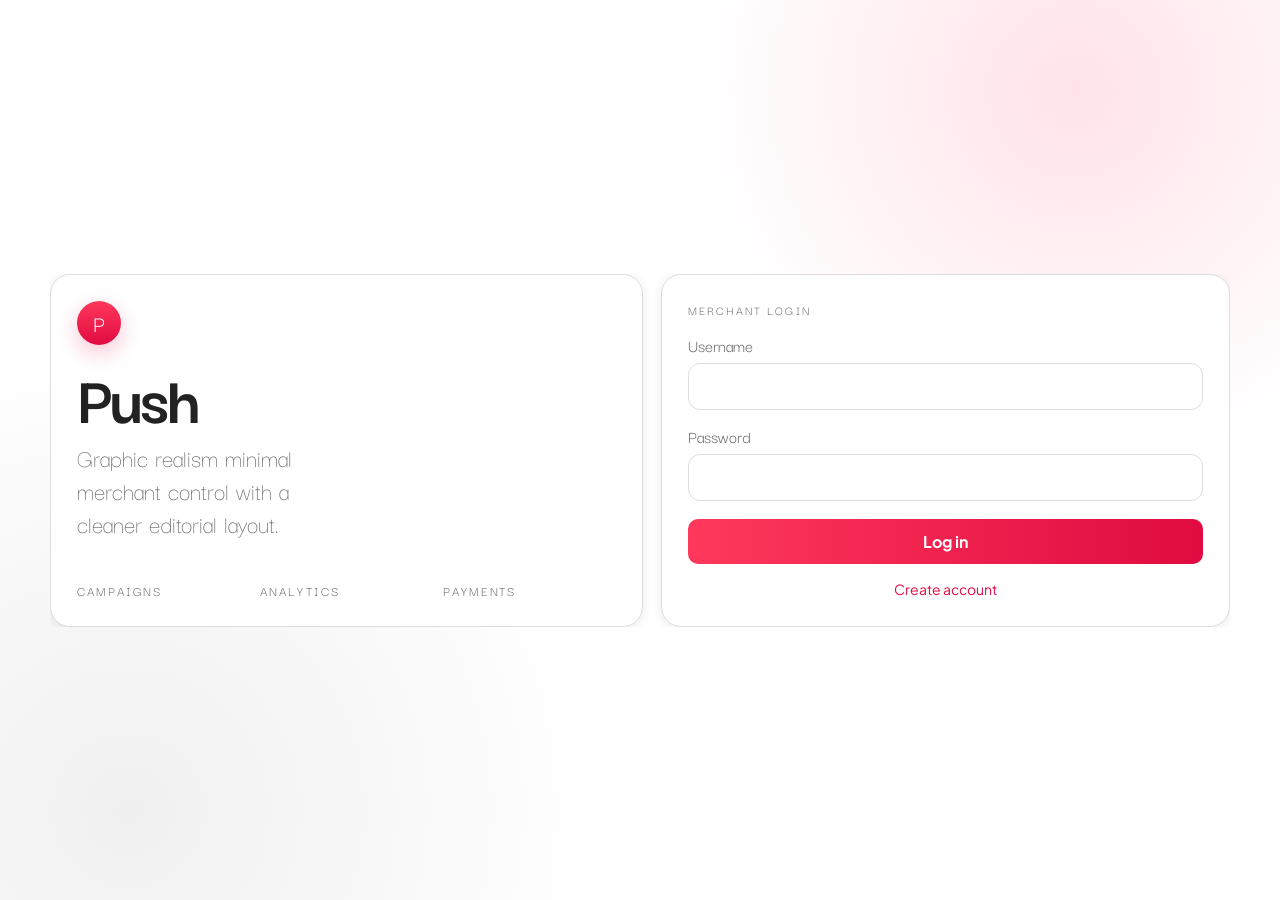
==== commit 68c62861: "n" ====
--- a/index.html
+++ b/index.html
@@ -5,7 +5,9 @@
     <meta name="viewport" content="width=device-width, initial-scale=1.0" />
     <title>Push Merchant Dashboard Prototype</title>
     <script>
-      if (sessionStorage.getItem("merchant_dashboard_logged_in") !== "1") {
+      const isLegacyLoggedIn = sessionStorage.getItem("merchant_dashboard_logged_in") === "1";
+      const isCurrentLoggedIn = sessionStorage.getItem("push_dashboard_authed") === "true";
+      if (!isLegacyLoggedIn && !isCurrentLoggedIn) {
         window.location.replace("./login.html");
       }
     </script>
--- a/styles.css
+++ b/styles.css
@@ -1,4 +1,4 @@
-@import url("https://fonts.googleapis.com/css2?family=Darker+Grotesque:wght@400;500;600;700;800&display=swap");
+@import url("https://fonts.googleapis.com/css2?family=Darker+Grotesque:wght@400;500;600;700;800&family=Plus+Jakarta+Sans:wght@400;500;600;700;800&display=swap");
 
 @font-face {
   font-family: "Darky";
@@ -3597,3 +3597,3047 @@
 body * {
   font-family: var(--font-darky-all) !important;
 }
+
+/* Responsive safety pass: prevent text overlap and fit all screen sizes */
+html {
+  -webkit-text-size-adjust: 100%;
+}
+
+body {
+  overflow-x: hidden;
+}
+
+img,
+svg,
+video,
+canvas {
+  max-width: 100%;
+  height: auto;
+}
+
+button,
+input,
+select,
+textarea {
+  max-width: 100%;
+}
+
+.app-shell,
+.main-content,
+.page-container,
+.topbar,
+.top-title-wrap,
+.top-actions,
+.panel,
+.panel-head,
+.hero-panel,
+.hero-actions,
+.summary-strip,
+.kpi-grid,
+.finance-grid,
+.two-col,
+.layout-content,
+.nav-item,
+.icon-chip {
+  min-width: 0;
+}
+
+.topbar,
+.top-actions,
+.hero-actions,
+.hero-chip-row,
+.quick-chip-row,
+.panel-head {
+  flex-wrap: wrap;
+}
+
+.top-title-wrap h1 {
+  font-size: clamp(1.85rem, 4.5vw, 3.2rem) !important;
+  line-height: 1.08 !important;
+  overflow-wrap: anywhere;
+}
+
+.hero-panel h2,
+.summary-card h3,
+.kpi-value {
+  line-height: 1.12 !important;
+  overflow-wrap: anywhere;
+}
+
+.hero-panel h2 {
+  font-size: clamp(2rem, 5.2vw, 3.5rem) !important;
+}
+
+.summary-card h3 {
+  font-size: clamp(1.6rem, 4.6vw, 2.8rem) !important;
+}
+
+.kpi-value {
+  font-size: clamp(1.5rem, 4.2vw, 2.2rem) !important;
+}
+
+.panel-title,
+.metric-row h4 {
+  font-size: clamp(1.05rem, 2.2vw, 1.4rem);
+  line-height: 1.22;
+  overflow-wrap: anywhere;
+}
+
+.top-title-wrap p,
+#pageSubtitle,
+.viewing-indicator,
+.panel-sub,
+.kpi-label,
+.kpi-hint,
+.summary-card p,
+.summary-card span,
+.nav-label span:last-child,
+.icon-chip span:last-child,
+.table-lite td,
+.table-lite th {
+  line-height: 1.32;
+  overflow-wrap: anywhere;
+  word-break: break-word;
+}
+
+.table-lite {
+  width: 100% !important;
+  table-layout: fixed;
+}
+
+.table-lite td,
+.table-lite th {
+  white-space: normal !important;
+  vertical-align: top;
+}
+
+@media (max-width: 1100px) {
+  .main-content {
+    padding: 12px 14px 20px !important;
+  }
+
+  .topbar {
+    gap: 10px;
+    align-items: flex-start;
+  }
+
+  .top-actions {
+    width: 100%;
+    justify-content: flex-start;
+    gap: 8px;
+  }
+}
+
+@media (max-width: 760px) {
+  .main-content {
+    padding: 10px 12px 18px !important;
+  }
+
+  .summary-strip,
+  .kpi-grid,
+  .finance-grid,
+  .two-col {
+    grid-template-columns: 1fr !important;
+    gap: 14px !important;
+  }
+
+  .top-title-wrap h1 {
+    font-size: clamp(1.55rem, 8vw, 2.2rem) !important;
+  }
+
+  .icon-chip {
+    padding: 6px 8px !important;
+  }
+}
+
+/* Graphic realism minimal redesign */
+:root {
+  --gr-bg: #efefec;
+  --gr-surface: rgba(255, 255, 252, 0.82);
+  --gr-surface-strong: rgba(255, 255, 255, 0.94);
+  --gr-line: rgba(17, 19, 24, 0.1);
+  --gr-line-strong: rgba(17, 19, 24, 0.18);
+  --gr-ink: #111216;
+  --gr-muted: rgba(17, 18, 22, 0.58);
+  --gr-soft-shadow: 0 24px 48px rgba(15, 19, 26, 0.08);
+  --hero-glow-primary: rgba(182, 189, 201, 0.7);
+  --hero-glow-accent: rgba(205, 211, 220, 0.78);
+  --hero-object-a-bg:
+    radial-gradient(circle at 38% 28%, rgba(255, 255, 255, 0.88), rgba(255, 255, 255, 0) 42%),
+    radial-gradient(circle at 65% 74%, rgba(0, 0, 0, 0.2), rgba(0, 0, 0, 0) 46%),
+    linear-gradient(160deg, rgba(30, 34, 44, 0.95), rgba(88, 95, 108, 0.92) 48%, rgba(195, 202, 213, 0.96));
+  --hero-object-b-bg:
+    radial-gradient(circle at 35% 24%, rgba(255, 255, 255, 0.78), rgba(255, 255, 255, 0) 36%),
+    linear-gradient(155deg, rgba(79, 86, 96, 0.92), rgba(179, 188, 203, 0.94) 45%, rgba(232, 237, 242, 0.96));
+  --hero-object-c-bg:
+    radial-gradient(circle at 34% 26%, rgba(255, 255, 255, 0.7), rgba(255, 255, 255, 0) 34%),
+    linear-gradient(150deg, rgba(126, 97, 70, 0.92), rgba(210, 155, 94, 0.96) 48%, rgba(249, 229, 201, 0.92));
+  --hero-object-a-rotate: -12deg;
+  --hero-object-b-rotate: 6deg;
+  --hero-object-c-rotate: -8deg;
+  --hero-object-a-top: 4px;
+  --hero-object-b-top: 124px;
+  --hero-object-c-bottom: 0;
+  --hero-object-a-left: 50%;
+  --hero-object-b-left: 51%;
+  --hero-object-c-left: 52%;
+  --hero-object-a-width: min(300px, 92%);
+  --hero-object-b-width: min(320px, 96%);
+  --hero-object-c-width: min(250px, 78%);
+  --hero-object-a-ratio: 1.65;
+  --hero-object-b-ratio: 1.65;
+  --hero-object-c-ratio: 1.65;
+  --hero-object-radius: 50%;
+  --hero-stage-grid-opacity: 0.3;
+  --hero-stage-note-color: rgba(17, 18, 22, 0.56);
+  --hero-stage-note-width: 160px;
+}
+
+body {
+  background:
+    radial-gradient(circle at 82% 8%, rgba(255, 255, 255, 0.85), transparent 20%),
+    radial-gradient(circle at 24% 20%, rgba(229, 231, 236, 0.92), transparent 25%),
+    linear-gradient(180deg, #ededeb 0%, #e9e8e5 100%) !important;
+  color: var(--gr-ink) !important;
+}
+
+.app-shell {
+  max-width: 1680px !important;
+  grid-template-columns: 248px minmax(0, 1fr) !important;
+  gap: 0 !important;
+  padding: 0 !important;
+}
+
+.sidebar {
+  position: sticky !important;
+  top: 0;
+  height: 100vh;
+  padding: 28px 22px 28px 28px !important;
+  background: transparent !important;
+  border-right: 1px solid var(--gr-line) !important;
+}
+
+.sidebar-logo {
+  margin: 0 0 28px !important;
+  padding: 0 0 18px !important;
+  background: transparent !important;
+  border: 0 !important;
+  border-bottom: 1px solid var(--gr-line) !important;
+  border-radius: 0 !important;
+  box-shadow: none !important;
+}
+
+.logo-mark {
+  width: 42px !important;
+  height: 42px !important;
+  border-radius: 50% !important;
+  background: linear-gradient(180deg, #1d2027, #0d0f14) !important;
+  color: #fff !important;
+  border: 0 !important;
+  box-shadow: 0 10px 24px rgba(17, 18, 22, 0.18);
+}
+
+.logo-label {
+  font-size: 26px !important;
+  font-weight: 600 !important;
+  letter-spacing: -0.03em;
+}
+
+.logo-sub {
+  color: var(--gr-muted) !important;
+  font-size: 13px !important;
+}
+
+.theme-switcher-wrap {
+  margin: 0 0 20px !important;
+  padding: 0 0 18px !important;
+  background: transparent !important;
+  border: 0 !important;
+  border-bottom: 1px solid var(--gr-line) !important;
+  border-radius: 0 !important;
+  box-shadow: none !important;
+}
+
+.micro-label,
+.theme-note,
+.nav-section-title,
+.hero-eyebrow,
+.modal-kicker {
+  font-size: 11px !important;
+  letter-spacing: 0.16em !important;
+  text-transform: uppercase;
+  color: var(--gr-muted) !important;
+}
+
+.theme-switcher {
+  display: grid;
+  grid-template-columns: 1fr;
+  gap: 6px !important;
+}
+
+.theme-link {
+  justify-content: flex-start !important;
+  min-height: 34px;
+  padding: 7px 10px !important;
+  border-radius: 12px !important;
+  background: transparent !important;
+  border: 1px solid transparent !important;
+  color: var(--gr-muted) !important;
+  font-size: 14px !important;
+  font-weight: 450 !important;
+}
+
+.theme-link.is-active {
+  background: rgba(255, 255, 255, 0.62) !important;
+  border-color: var(--gr-line) !important;
+  color: var(--gr-ink) !important;
+}
+
+.sidebar .nav {
+  display: grid;
+  gap: 14px !important;
+  padding-left: 0 !important;
+}
+
+.nav-section {
+  margin-top: 0 !important;
+  display: grid;
+  gap: 5px;
+}
+
+.nav-section-title {
+  margin: 0 0 8px 6px !important;
+}
+
+.nav-item {
+  padding: 10px 12px !important;
+  border-radius: 16px !important;
+  border: 1px solid transparent !important;
+  background: transparent !important;
+  box-shadow: none !important;
+  justify-content: space-between !important;
+}
+
+.nav-item:hover {
+  transform: translateX(4px) !important;
+  background: rgba(255, 255, 255, 0.54) !important;
+}
+
+.nav-item.active {
+  background: rgba(255, 255, 255, 0.86) !important;
+  border-color: var(--gr-line) !important;
+  box-shadow: var(--gr-soft-shadow) !important;
+}
+
+.nav-label {
+  gap: 10px !important;
+  font-size: 15px !important;
+  color: var(--gr-ink) !important;
+  font-weight: 450 !important;
+}
+
+.nav-emoji {
+  width: 22px !important;
+  height: 22px !important;
+  display: inline-grid !important;
+  place-items: center;
+  font-size: 16px !important;
+  background: transparent !important;
+  border-radius: 0 !important;
+}
+
+.nav-metric {
+  color: var(--gr-muted) !important;
+  font-size: 12px !important;
+  font-weight: 500 !important;
+}
+
+.main-content {
+  padding: 18px 28px 40px !important;
+  max-width: none !important;
+}
+
+.topbar {
+  position: sticky !important;
+  top: 0;
+  z-index: 15;
+  display: grid !important;
+  grid-template-columns: minmax(0, 1fr) auto;
+  align-items: start;
+  gap: 18px !important;
+  padding: 10px 0 18px !important;
+  border: 0 !important;
+  border-bottom: 1px solid var(--gr-line) !important;
+  border-radius: 0 !important;
+  background: linear-gradient(180deg, rgba(237, 237, 235, 0.95), rgba(237, 237, 235, 0.7)) !important;
+  backdrop-filter: blur(10px);
+  box-shadow: none !important;
+}
+
+#menuToggle {
+  display: none !important;
+}
+
+.top-title-wrap {
+  padding-top: 4px;
+}
+
+.top-title-wrap h1 {
+  font-size: clamp(2.8rem, 8vw, 7.5rem) !important;
+  line-height: 0.9 !important;
+  font-weight: 700 !important;
+  letter-spacing: -0.07em;
+  max-width: 10ch;
+}
+
+#pageSubtitle {
+  max-width: 52ch;
+  margin-top: 8px !important;
+  font-size: clamp(14px, 1.6vw, 20px) !important;
+  line-height: 1.26 !important;
+  color: var(--gr-muted) !important;
+}
+
+.viewing-indicator {
+  margin-top: 12px !important;
+  font-size: 13px !important;
+  color: var(--gr-ink) !important;
+}
+
+.top-actions {
+  justify-content: flex-end !important;
+  align-items: center;
+  gap: 10px !important;
+}
+
+.top-filters {
+  display: none !important;
+}
+
+.icon-chip,
+.hero-action-btn,
+.more-btn,
+.btn,
+.modal-close {
+  min-height: 40px;
+  padding: 9px 14px !important;
+  border-radius: 999px !important;
+  border: 1px solid var(--gr-line-strong) !important;
+  background: rgba(255, 255, 255, 0.72) !important;
+  color: var(--gr-ink) !important;
+  box-shadow: none !important;
+}
+
+.hero-action-btn.alt {
+  background: var(--gr-ink) !important;
+  color: #fff !important;
+}
+
+.page-container {
+  gap: 22px !important;
+  padding-top: 20px;
+}
+
+.page-container::before {
+  left: 52% !important;
+  top: 16px !important;
+  width: 760px !important;
+  height: 760px !important;
+  background: radial-gradient(circle, rgba(215, 219, 225, 0.5) 0%, rgba(215, 219, 225, 0.14) 40%, transparent 70%) !important;
+  animation: none !important;
+}
+
+.page-container::after {
+  left: -40px !important;
+  top: 110px !important;
+}
+
+.hero-panel {
+  position: relative;
+  overflow: hidden;
+  display: grid !important;
+  grid-template-columns: 70px minmax(0, 1.1fr) minmax(280px, 0.9fr) auto !important;
+  gap: 26px !important;
+  min-height: 420px;
+  padding: 28px 28px 34px !important;
+  border-radius: 34px !important;
+  border: 1px solid var(--gr-line) !important;
+  background: linear-gradient(180deg, rgba(255, 255, 255, 0.82), rgba(255, 255, 255, 0.56)) !important;
+  box-shadow: var(--gr-soft-shadow) !important;
+}
+
+.hero-panel::before {
+  content: "";
+  position: absolute;
+  inset: 0;
+  background:
+    linear-gradient(90deg, transparent 69px, var(--gr-line) 69px, var(--gr-line) 70px, transparent 70px),
+    linear-gradient(90deg, transparent 50%, rgba(17, 19, 24, 0.07) 50%, rgba(17, 19, 24, 0.07) calc(50% + 1px), transparent calc(50% + 1px));
+  pointer-events: none;
+}
+
+.hero-panel::after {
+  content: attr(data-title);
+  position: absolute;
+  left: 22px;
+  right: 22px;
+  bottom: -18px;
+  font-size: clamp(4.2rem, 14vw, 12rem);
+  line-height: 0.86;
+  letter-spacing: -0.09em;
+  font-weight: 700;
+  color: rgba(17, 18, 22, 0.08);
+  white-space: nowrap;
+  overflow: hidden;
+  pointer-events: none;
+}
+
+.hero-rail,
+.hero-copy,
+.hero-stage,
+.hero-actions {
+  position: relative;
+  z-index: 1;
+}
+
+.hero-rail {
+  display: flex;
+  flex-direction: column;
+  justify-content: space-between;
+  min-height: 100%;
+}
+
+.hero-index {
+  margin: 0;
+  font-size: 40px;
+  line-height: 1;
+  font-weight: 650;
+  color: rgba(17, 18, 22, 0.26);
+}
+
+.hero-rail-copy {
+  margin: 0;
+  writing-mode: vertical-rl;
+  transform: rotate(180deg);
+  font-size: 12px;
+  letter-spacing: 0.2em;
+  text-transform: uppercase;
+  color: var(--gr-muted);
+}
+
+.hero-copy {
+  display: flex;
+  flex-direction: column;
+  justify-content: space-between;
+  gap: 18px;
+  padding-top: 4px;
+}
+
+.hero-panel h2 {
+  margin: 0;
+  font-size: clamp(2.8rem, 7vw, 6.3rem) !important;
+  line-height: 0.92 !important;
+  font-weight: 300 !important;
+  letter-spacing: -0.07em;
+  max-width: 7ch;
+}
+
+.hero-panel > .hero-copy > p:last-of-type {
+  max-width: 36ch;
+  font-size: clamp(14px, 1.5vw, 18px) !important;
+  line-height: 1.34 !important;
+  color: var(--gr-muted) !important;
+}
+
+.hero-chip-row {
+  gap: 8px !important;
+}
+
+.hero-chip {
+  padding: 7px 12px !important;
+  border-radius: 999px !important;
+  border: 1px solid rgba(17, 19, 24, 0.08) !important;
+  background: rgba(255, 255, 255, 0.7) !important;
+  color: var(--gr-ink) !important;
+  font-size: 13px !important;
+}
+
+.hero-note {
+  max-width: 34ch;
+  font-size: 14px;
+  line-height: 1.4;
+  color: var(--gr-muted);
+}
+
+.hero-stage {
+  position: relative;
+  min-height: 320px;
+}
+
+.hero-stage-grid {
+  position: absolute;
+  inset: 9% 8% 12%;
+  border-radius: 30px;
+  border: 1px solid rgba(17, 19, 24, 0.06);
+  background:
+    linear-gradient(90deg, transparent 0 49.5%, rgba(17, 19, 24, 0.06) 49.5% 50.5%, transparent 50.5% 100%),
+    linear-gradient(180deg, transparent 0 66%, rgba(17, 19, 24, 0.06) 66% 67%, transparent 67% 100%);
+  opacity: var(--hero-stage-grid-opacity);
+  pointer-events: none;
+}
+
+.hero-stage::after {
+  content: attr(data-scene);
+  position: absolute;
+  left: 12px;
+  bottom: 2px;
+  font-size: 11px;
+  letter-spacing: 0.18em;
+  text-transform: uppercase;
+  color: rgba(17, 18, 22, 0.4);
+}
+
+.hero-scene {
+  position: absolute;
+  inset: 12px 10px 18px;
+}
+
+.hero-scene > * {
+  position: absolute;
+}
+
+.hero-scene-dashboard .scene-sheet,
+.hero-scene-campaigns .scene-campaign-card,
+.hero-scene-applicants .scene-profile-card,
+.hero-scene-billing .scene-invoice-stack article,
+.hero-scene-notifications .scene-alert-card {
+  border: 1px solid rgba(17, 19, 24, 0.07);
+  background: rgba(255, 255, 255, 0.7);
+  box-shadow: 0 18px 28px rgba(17, 18, 22, 0.08);
+}
+
+.hero-scene-dashboard .scene-sheet {
+  width: 56%;
+  height: 120px;
+  border-radius: 26px;
+  left: 18%;
+  animation: heroFloat 7s ease-in-out infinite;
+}
+
+.hero-scene-dashboard .scene-sheet-a {
+  top: 18px;
+  --float-rotate: -8deg;
+}
+
+.hero-scene-dashboard .scene-sheet-b {
+  top: 96px;
+  left: 28%;
+  height: 132px;
+  --float-rotate: 6deg;
+  animation-delay: -2s;
+}
+
+.scene-kpi-strip {
+  left: 12%;
+  bottom: 18px;
+  display: flex;
+  align-items: center;
+  gap: 10px;
+  padding: 12px 16px;
+  border-radius: 999px;
+  background: rgba(255, 255, 255, 0.76);
+  border: 1px solid rgba(17, 19, 24, 0.07);
+}
+
+.scene-kpi-strip strong,
+.hero-scene-campaigns strong,
+.hero-scene-applicants strong,
+.scene-bubble strong,
+.scene-alert-card strong {
+  font-weight: 500;
+}
+
+.hero-scene-campaigns .scene-campaign-card {
+  display: grid;
+  gap: 6px;
+  width: 34%;
+  min-height: 120px;
+  padding: 16px;
+  border-radius: 26px;
+  animation: heroFloat 7s ease-in-out infinite;
+}
+
+.hero-scene-campaigns .scene-campaign-card.is-main {
+  left: 12%;
+  top: 70px;
+  --float-rotate: -10deg;
+}
+
+.hero-scene-campaigns .scene-campaign-card:nth-child(2) {
+  left: 42%;
+  top: 26px;
+  --float-rotate: 8deg;
+  animation-delay: -2s;
+}
+
+.hero-scene-campaigns .scene-campaign-card:nth-child(3) {
+  right: 8%;
+  bottom: 24px;
+  --float-rotate: -4deg;
+  animation-delay: -3.5s;
+}
+
+.hero-scene-applicants .scene-profile-card {
+  display: grid;
+  place-items: center;
+  width: 118px;
+  height: 118px;
+  border-radius: 28px;
+  text-align: center;
+  animation: heroPulse 6s ease-in-out infinite;
+}
+
+.hero-scene-applicants .scene-profile-card:nth-child(1) { left: 14%; top: 34px; }
+.hero-scene-applicants .scene-profile-card:nth-child(2) { left: 44%; top: 96px; animation-delay: -2s; }
+.hero-scene-applicants .scene-profile-card:nth-child(3) { right: 10%; top: 40px; animation-delay: -3.5s; }
+
+.hero-scene-analytics .scene-chart-grid {
+  inset: 8% 8% 16%;
+  border-radius: 30px;
+  border: 1px solid rgba(17, 19, 24, 0.06);
+  background:
+    linear-gradient(90deg, transparent 0 49.5%, rgba(17, 19, 24, 0.05) 49.5% 50.5%, transparent 50.5% 100%),
+    linear-gradient(180deg, transparent 0 74%, rgba(17, 19, 24, 0.05) 74% 75%, transparent 75% 100%);
+}
+
+.hero-scene-analytics .scene-chart-bars {
+  left: 12%;
+  right: 12%;
+  bottom: 32px;
+  height: 62%;
+  display: grid;
+  grid-template-columns: repeat(6, 1fr);
+  gap: 10px;
+  align-items: end;
+}
+
+.hero-scene-analytics .scene-chart-bars span {
+  border-radius: 999px 999px 10px 10px;
+  background: linear-gradient(180deg, color-mix(in srgb, var(--theme-primary) 36%, #ffffff), color-mix(in srgb, var(--theme-accent) 70%, #111216));
+  animation: heroBar 4.8s ease-in-out infinite;
+}
+
+.hero-scene-analytics .scene-chart-bars span:nth-child(2n) { animation-delay: -1.2s; }
+
+.hero-scene-analytics .scene-chart-line {
+  left: 14%;
+  right: 14%;
+  top: 34%;
+  height: 80px;
+}
+
+.hero-scene-analytics .scene-chart-line::before {
+  content: "";
+  position: absolute;
+  inset: 18px 0 auto;
+  height: 2px;
+  background: linear-gradient(90deg, rgba(17, 19, 24, 0.12), rgba(17, 19, 24, 0.42));
+  transform: skewY(-12deg);
+}
+
+.hero-scene-analytics .scene-chart-line i {
+  width: 12px;
+  height: 12px;
+  border-radius: 50%;
+  background: var(--gr-ink);
+  box-shadow: 0 0 0 6px rgba(255, 255, 255, 0.82);
+  animation: heroPulse 5s ease-in-out infinite;
+}
+
+.hero-scene-analytics .scene-chart-line i:nth-child(1) { left: 0; top: 40px; }
+.hero-scene-analytics .scene-chart-line i:nth-child(2) { left: 24%; top: 24px; animation-delay: -1s; }
+.hero-scene-analytics .scene-chart-line i:nth-child(3) { left: 46%; top: 32px; animation-delay: -2s; }
+.hero-scene-analytics .scene-chart-line i:nth-child(4) { left: 68%; top: 8px; animation-delay: -3s; }
+.hero-scene-analytics .scene-chart-line i:nth-child(5) { right: 0; top: 18px; animation-delay: -4s; }
+
+.hero-scene-qr .scene-qr-matrix {
+  left: 50%;
+  top: 28px;
+  transform: translateX(-50%);
+  width: 210px;
+  display: grid;
+  grid-template-columns: repeat(5, 1fr);
+  gap: 8px;
+  padding: 18px;
+  border-radius: 28px;
+  background: rgba(255, 255, 255, 0.82);
+  border: 1px solid rgba(17, 19, 24, 0.07);
+  box-shadow: 0 22px 36px rgba(17, 18, 22, 0.08);
+}
+
+.hero-scene-qr .scene-qr-matrix span {
+  aspect-ratio: 1;
+  border-radius: 8px;
+  background: rgba(17, 19, 24, 0.08);
+}
+
+.hero-scene-qr .scene-qr-matrix span.is-on {
+  background: rgba(17, 19, 24, 0.92);
+}
+
+.scene-scan-beam {
+  left: 22%;
+  right: 22%;
+  top: 34px;
+  height: 12px;
+  border-radius: 999px;
+  background: linear-gradient(90deg, transparent, color-mix(in srgb, var(--theme-accent) 50%, #ffffff), transparent);
+  filter: blur(2px);
+  animation: scanBeam 3.4s ease-in-out infinite;
+}
+
+.hero-scene-locations .scene-map-grid {
+  inset: 10% 10% 14%;
+  border-radius: 30px;
+  background:
+    repeating-linear-gradient(90deg, transparent 0 72px, rgba(17, 19, 24, 0.05) 72px 73px),
+    repeating-linear-gradient(180deg, transparent 0 62px, rgba(17, 19, 24, 0.05) 62px 63px);
+  border: 1px solid rgba(17, 19, 24, 0.06);
+}
+
+.hero-scene-locations .scene-map-route {
+  left: 20%;
+  right: 18%;
+  top: 42%;
+  height: 2px;
+  background: linear-gradient(90deg, rgba(17, 19, 24, 0.2), rgba(17, 19, 24, 0.55));
+  transform: rotate(-18deg);
+}
+
+.scene-map-pin {
+  display: inline-grid;
+  place-items: center;
+  width: 42px;
+  height: 42px;
+  border-radius: 50%;
+  background: rgba(255, 255, 255, 0.84);
+  border: 1px solid rgba(17, 19, 24, 0.07);
+  box-shadow: 0 16px 28px rgba(17, 18, 22, 0.08);
+  animation: heroPulse 4.8s ease-in-out infinite;
+}
+
+.scene-map-pin.pin-a { left: 24%; top: 56%; }
+.scene-map-pin.pin-b { left: 56%; top: 30%; animation-delay: -1.5s; }
+.scene-map-pin.pin-c { left: 72%; top: 60%; animation-delay: -3s; }
+
+.hero-scene-disputes .scene-timeline-line {
+  left: 18%;
+  right: 18%;
+  top: 50%;
+  height: 2px;
+  background: linear-gradient(90deg, rgba(17, 19, 24, 0.18), rgba(17, 19, 24, 0.52));
+}
+
+.scene-timeline-node {
+  top: calc(50% - 18px);
+  width: 36px;
+  height: 36px;
+  display: grid;
+  place-items: center;
+  animation: heroPulse 5.2s ease-in-out infinite;
+}
+
+.scene-timeline-node:nth-child(2) { left: 20%; }
+.scene-timeline-node:nth-child(3) { left: 48%; animation-delay: -1.8s; }
+.scene-timeline-node:nth-child(4) { right: 18%; animation-delay: -3.6s; }
+
+.scene-timeline-node.is-active { transform: scale(1.12); }
+
+.hero-scene-messages .scene-bubble {
+  max-width: 56%;
+  padding: 14px 18px;
+  border-radius: 22px;
+  background: rgba(255, 255, 255, 0.78);
+  border: 1px solid rgba(17, 19, 24, 0.07);
+  box-shadow: 0 18px 28px rgba(17, 18, 22, 0.08);
+  animation: heroFloat 6.5s ease-in-out infinite;
+}
+
+.hero-scene-messages .scene-bubble.is-main {
+  left: 12%;
+  top: 34px;
+}
+
+.hero-scene-messages .scene-bubble:nth-child(2) {
+  right: 10%;
+  top: 96px;
+  animation-delay: -2s;
+}
+
+.hero-scene-messages .scene-bubble:nth-child(3) {
+  left: 24%;
+  bottom: 34px;
+  animation-delay: -3.4s;
+}
+
+.hero-scene-payments .scene-coin-stack {
+  left: 50%;
+  top: 22px;
+  transform: translateX(-50%);
+}
+
+.hero-scene-payments .scene-coin-stack span {
+  display: block;
+  width: 154px;
+  height: 154px;
+  border-radius: 50%;
+  border: 16px solid color-mix(in srgb, var(--theme-accent) 46%, #ffffff);
+  background: radial-gradient(circle at 35% 30%, rgba(255, 255, 255, 0.94), rgba(255, 255, 255, 0.08) 58%, rgba(17, 19, 24, 0.12) 100%);
+  box-shadow: 0 18px 28px rgba(17, 18, 22, 0.08);
+  animation: heroFloat 6.8s ease-in-out infinite;
+}
+
+.hero-scene-payments .scene-coin-stack span + span {
+  margin-top: -88px;
+  margin-left: 62px;
+  animation-delay: -1.8s;
+}
+
+.hero-scene-payments .scene-flow-arrow {
+  right: 16%;
+  bottom: 32px;
+  font-size: 46px;
+  color: rgba(17, 19, 24, 0.5);
+  animation: heroPulse 5s ease-in-out infinite;
+}
+
+.hero-scene-billing .scene-invoice-stack {
+  inset: 24px 20px 20px;
+}
+
+.hero-scene-billing .scene-invoice-stack article {
+  width: 42%;
+  min-height: 132px;
+  display: grid;
+  gap: 8px;
+  padding: 16px;
+  border-radius: 24px;
+  animation: heroFloat 7s ease-in-out infinite;
+}
+
+.hero-scene-billing .scene-invoice-stack article:nth-child(1) {
+  left: 10%;
+  top: 26px;
+  --float-rotate: -8deg;
+}
+
+.hero-scene-billing .scene-invoice-stack article:nth-child(2) {
+  left: 38%;
+  top: 74px;
+  --float-rotate: 5deg;
+  animation-delay: -2s;
+}
+
+.hero-scene-billing .scene-invoice-stack article:nth-child(3) {
+  right: 6%;
+  bottom: 24px;
+  --float-rotate: -3deg;
+  animation-delay: -3.5s;
+}
+
+.hero-scene-integrations .scene-node {
+  display: inline-grid;
+  place-items: center;
+  width: 72px;
+  height: 72px;
+  border-radius: 24px;
+  background: rgba(255, 255, 255, 0.78);
+  border: 1px solid rgba(17, 19, 24, 0.07);
+  box-shadow: 0 18px 28px rgba(17, 18, 22, 0.08);
+}
+
+.hero-scene-integrations .scene-node.a { left: 18%; top: 42px; }
+.hero-scene-integrations .scene-node.b { left: 48%; top: 120px; }
+.hero-scene-integrations .scene-node.c { right: 14%; top: 54px; }
+
+.hero-scene-integrations .scene-link {
+  height: 2px;
+  background: linear-gradient(90deg, rgba(17, 19, 24, 0.16), rgba(17, 19, 24, 0.5));
+}
+
+.hero-scene-integrations .scene-link.one {
+  left: 31%;
+  top: 82px;
+  width: 26%;
+  transform: rotate(18deg);
+}
+
+.hero-scene-integrations .scene-link.two {
+  left: 55%;
+  top: 116px;
+  width: 22%;
+  transform: rotate(-20deg);
+}
+
+.hero-scene-notifications .scene-alert-card {
+  width: 126px;
+  height: 126px;
+  border-radius: 26px;
+  display: grid;
+  place-items: center;
+  text-align: center;
+  animation: heroPulse 5.2s ease-in-out infinite;
+}
+
+.hero-scene-notifications .scene-alert-card.is-main { left: 18%; top: 36px; }
+.hero-scene-notifications .scene-alert-card:nth-child(2) { right: 18%; bottom: 44px; animation-delay: -2.2s; }
+
+.scene-alert-wave {
+  left: 50%;
+  top: 50%;
+  width: 180px;
+  height: 180px;
+  border-radius: 50%;
+  border: 1px solid rgba(17, 19, 24, 0.08);
+  transform: translate(-50%, -50%);
+  animation: wavePulse 3.6s ease-out infinite;
+}
+
+.hero-scene-settings .scene-slider {
+  left: 18%;
+  right: 16%;
+  height: 8px;
+  border-radius: 999px;
+  background: rgba(17, 19, 24, 0.08);
+}
+
+.hero-scene-settings .scene-slider span {
+  position: absolute;
+  top: 50%;
+  width: 28px;
+  height: 28px;
+  border-radius: 50%;
+  background: rgba(255, 255, 255, 0.88);
+  border: 1px solid rgba(17, 19, 24, 0.08);
+  box-shadow: 0 14px 24px rgba(17, 18, 22, 0.08);
+  transform: translateY(-50%);
+  animation: sliderMove 5.4s ease-in-out infinite;
+}
+
+.hero-scene-settings .scene-slider:nth-child(1) { top: 64px; }
+.hero-scene-settings .scene-slider:nth-child(1) span { left: 18%; }
+.hero-scene-settings .scene-slider.is-mid { top: 146px; }
+.hero-scene-settings .scene-slider.is-mid span { left: 52%; animation-delay: -1.8s; }
+.hero-scene-settings .scene-slider.is-low { bottom: 40px; }
+.hero-scene-settings .scene-slider.is-low span { left: 34%; animation-delay: -3.2s; }
+
+@keyframes heroFloat {
+  0%, 100% { transform: translateY(0) rotate(var(--float-rotate, 0deg)); }
+  50% { transform: translateY(-8px) rotate(var(--float-rotate, 0deg)); }
+}
+
+@keyframes heroPulse {
+  0%, 100% { transform: scale(1); }
+  50% { transform: scale(1.06); }
+}
+
+@keyframes heroBar {
+  0%, 100% { opacity: 0.88; }
+  50% { opacity: 1; filter: brightness(1.08); }
+}
+
+@keyframes scanBeam {
+  0% { transform: translateY(0); opacity: 0; }
+  20% { opacity: 1; }
+  50% { transform: translateY(140px); opacity: 1; }
+  100% { transform: translateY(220px); opacity: 0; }
+}
+
+@keyframes wavePulse {
+  0% { transform: translate(-50%, -50%) scale(0.7); opacity: 0.8; }
+  100% { transform: translate(-50%, -50%) scale(1.28); opacity: 0; }
+}
+
+@keyframes sliderMove {
+  0%, 100% { transform: translateY(-50%) translateX(0); }
+  50% { transform: translateY(-50%) translateX(26px); }
+}
+
+.hero-glow {
+  position: absolute;
+  border-radius: 50%;
+  filter: blur(18px);
+  opacity: 0.55;
+}
+
+.hero-glow-a {
+  width: 220px;
+  height: 220px;
+  right: 18px;
+  top: 12px;
+  background: radial-gradient(circle, var(--hero-glow-primary), transparent 72%);
+}
+
+.hero-glow-b {
+  width: 190px;
+  height: 190px;
+  left: 36px;
+  bottom: 10px;
+  background: radial-gradient(circle, var(--hero-glow-accent), transparent 68%);
+}
+
+.hero-object-stack {
+  position: absolute;
+  inset: 12px 10px 18px;
+}
+
+.hero-object {
+  position: absolute;
+  left: var(--hero-object-a-left);
+  display: block;
+  width: var(--hero-object-a-width);
+  aspect-ratio: var(--hero-object-a-ratio);
+  border-radius: var(--hero-object-radius);
+  transform: translateX(-50%) rotate(var(--hero-object-a-rotate));
+  background: var(--hero-object-a-bg);
+  box-shadow:
+    0 34px 50px rgba(17, 18, 22, 0.18),
+    inset 0 -10px 20px rgba(0, 0, 0, 0.16),
+    inset 0 8px 16px rgba(255, 255, 255, 0.5);
+}
+
+.hero-object::before {
+  content: "";
+  position: absolute;
+  inset: 17% 16%;
+  border-radius: 50%;
+  background:
+    radial-gradient(circle at 35% 28%, rgba(255, 255, 255, 0.96), rgba(255, 255, 255, 0.08) 55%, rgba(16, 18, 24, 0.3) 100%);
+  box-shadow: inset 0 4px 16px rgba(255, 255, 255, 0.4), inset 0 -10px 20px rgba(0, 0, 0, 0.28);
+}
+
+.hero-object-a {
+  top: var(--hero-object-a-top);
+}
+
+.hero-object-b {
+  top: var(--hero-object-b-top);
+  left: var(--hero-object-b-left);
+  width: var(--hero-object-b-width);
+  aspect-ratio: var(--hero-object-b-ratio);
+  transform: translateX(-50%) rotate(var(--hero-object-b-rotate));
+  background: var(--hero-object-b-bg);
+}
+
+.hero-object-c {
+  bottom: var(--hero-object-c-bottom);
+  left: var(--hero-object-c-left);
+  width: var(--hero-object-c-width);
+  aspect-ratio: var(--hero-object-c-ratio);
+  transform: translateX(-50%) rotate(var(--hero-object-c-rotate));
+  background: var(--hero-object-c-bg);
+}
+
+.hero-stage-note {
+  position: absolute;
+  right: 8px;
+  bottom: 12px;
+  margin: 0;
+  max-width: var(--hero-stage-note-width);
+  font-size: 12px;
+  line-height: 1.3;
+  color: var(--hero-stage-note-color);
+  text-align: right;
+}
+
+.hero-actions {
+  display: flex;
+  flex-direction: column;
+  justify-content: space-between;
+  align-items: flex-end;
+  gap: 12px;
+  min-width: 138px;
+}
+
+.summary-strip {
+  display: grid !important;
+  grid-template-columns: repeat(4, minmax(0, 1fr)) !important;
+  gap: 0 !important;
+  border-top: 1px solid var(--gr-line);
+  border-bottom: 1px solid var(--gr-line);
+}
+
+.summary-card {
+  min-height: 180px;
+  padding: 22px 18px 18px !important;
+  border-right: 1px solid var(--gr-line) !important;
+  border-radius: 0 !important;
+  background: transparent !important;
+  box-shadow: none !important;
+}
+
+.summary-card:last-child {
+  border-right: 0 !important;
+}
+
+.summary-card p,
+.summary-card span {
+  font-size: 13px !important;
+  color: var(--gr-muted) !important;
+}
+
+.summary-card h3 {
+  margin: 16px 0 8px !important;
+  font-size: clamp(2rem, 4vw, 4rem) !important;
+  font-weight: 300 !important;
+  letter-spacing: -0.06em;
+}
+
+.quick-chip-row {
+  display: flex !important;
+  gap: 8px !important;
+  padding: 12px 0 2px !important;
+  overflow: auto;
+}
+
+.quick-chip {
+  padding: 9px 14px !important;
+  border: 1px solid var(--gr-line) !important;
+  border-radius: 999px !important;
+  background: rgba(255, 255, 255, 0.68) !important;
+  color: var(--gr-ink) !important;
+  font-weight: 450 !important;
+}
+
+.layout-content {
+  display: grid !important;
+  gap: 18px !important;
+}
+
+.panel,
+.kpi-card,
+.metric-item,
+.finance-box,
+.integration-card,
+.map-side-card,
+.timeline-item,
+.funnel-row,
+.message-item,
+.applicant-card,
+.switch-row,
+.full-detail,
+.modal-card {
+  background: linear-gradient(180deg, var(--gr-surface-strong), var(--gr-surface)) !important;
+  border: 1px solid var(--gr-line) !important;
+  border-radius: 28px !important;
+  box-shadow: var(--gr-soft-shadow) !important;
+}
+
+.panel,
+.kpi-card,
+.applicant-card,
+.message-item,
+.integration-card,
+.map-side-card,
+.timeline-item,
+.funnel-row,
+.finance-box,
+.switch-row {
+  backdrop-filter: blur(10px);
+}
+
+.kpi-grid,
+.finance-grid {
+  gap: 14px !important;
+}
+
+.kpi-card {
+  min-height: 160px;
+  padding: 18px !important;
+}
+
+.kpi-label,
+.kpi-hint,
+.panel-sub,
+.message-item p,
+.health,
+.state {
+  color: var(--gr-muted) !important;
+}
+
+.kpi-value {
+  font-size: clamp(2rem, 4vw, 3.6rem) !important;
+  font-weight: 300 !important;
+  letter-spacing: -0.06em;
+}
+
+.panel-head {
+  margin-bottom: 18px !important;
+  padding-bottom: 12px;
+  border-bottom: 1px solid rgba(17, 19, 24, 0.07);
+}
+
+.panel-title,
+.metric-row h4,
+.app-head h3,
+.message-item h4,
+.integration-head h4,
+.map-side-card h4 {
+  font-size: clamp(1.15rem, 1.8vw, 1.7rem) !important;
+  font-weight: 400 !important;
+  letter-spacing: -0.04em;
+}
+
+.table-lite {
+  border-collapse: collapse;
+}
+
+.table-lite th,
+.table-lite td {
+  padding: 14px 10px !important;
+  border-bottom: 1px solid rgba(17, 19, 24, 0.08) !important;
+  font-size: 14px !important;
+}
+
+.table-lite thead th {
+  color: var(--gr-muted) !important;
+  font-weight: 500 !important;
+  text-transform: uppercase;
+  letter-spacing: 0.08em;
+  font-size: 11px !important;
+}
+
+.metric-item,
+.finance-box,
+.map-side-card,
+.funnel-row,
+.integration-card,
+.switch-row {
+  padding: 16px !important;
+}
+
+.bar {
+  height: 10px !important;
+  border-radius: 999px !important;
+  background: rgba(17, 19, 24, 0.08) !important;
+}
+
+.bar > span {
+  border-radius: 999px !important;
+  background: linear-gradient(90deg, color-mix(in srgb, var(--theme-primary) 72%, #ffffff), color-mix(in srgb, var(--theme-accent) 72%, #ffffff)) !important;
+}
+
+.line-chart {
+  min-height: 280px;
+  border-radius: 24px !important;
+  background:
+    linear-gradient(180deg, rgba(255, 255, 255, 0.58), rgba(255, 255, 255, 0.3)),
+    repeating-linear-gradient(90deg, transparent 0 72px, rgba(17, 19, 24, 0.05) 72px 73px),
+    repeating-linear-gradient(180deg, transparent 0 56px, rgba(17, 19, 24, 0.05) 56px 57px) !important;
+  border: 1px solid var(--gr-line) !important;
+}
+
+.line-bar {
+  border-radius: 999px 999px 0 0 !important;
+  background: linear-gradient(180deg, color-mix(in srgb, var(--theme-primary) 42%, #ffffff), color-mix(in srgb, var(--theme-accent) 70%, #111216)) !important;
+}
+
+.applicant-card {
+  padding: 18px !important;
+}
+
+.app-head {
+  align-items: center;
+}
+
+.avatar-3d {
+  width: 64px !important;
+  height: 64px !important;
+  border-radius: 50% !important;
+  background: rgba(255, 255, 255, 0.76) !important;
+  border: 1px solid rgba(17, 19, 24, 0.08) !important;
+  font-size: 28px !important;
+}
+
+.badge,
+.unread-chip,
+.stat-pill {
+  border-radius: 999px !important;
+  border: 1px solid rgba(17, 19, 24, 0.08) !important;
+  background: rgba(255, 255, 255, 0.78) !important;
+  color: var(--gr-ink) !important;
+}
+
+.message-item {
+  grid-template-columns: auto minmax(0, 1fr) auto !important;
+  padding: 16px 18px !important;
+}
+
+.message-avatar {
+  width: 42px !important;
+  height: 42px !important;
+  border-radius: 50% !important;
+  background: rgba(17, 19, 24, 0.06) !important;
+  border: 0 !important;
+}
+
+.map-wrap {
+  min-height: 420px;
+  border-radius: 28px !important;
+  background:
+    linear-gradient(180deg, rgba(255, 255, 255, 0.68), rgba(255, 255, 255, 0.38)),
+    repeating-linear-gradient(90deg, transparent 0 90px, rgba(17, 19, 24, 0.05) 90px 91px),
+    repeating-linear-gradient(180deg, transparent 0 76px, rgba(17, 19, 24, 0.05) 76px 77px) !important;
+  border: 1px solid var(--gr-line) !important;
+}
+
+.map-grid,
+.map-route {
+  opacity: 0.6;
+}
+
+.pin-card {
+  border-radius: 18px !important;
+  border: 1px solid rgba(17, 19, 24, 0.08) !important;
+  background: rgba(255, 255, 255, 0.92) !important;
+  box-shadow: var(--gr-soft-shadow) !important;
+}
+
+.pin-dot {
+  background: color-mix(in srgb, var(--theme-primary) 70%, #111216) !important;
+}
+
+.timeline {
+  border-left: 1px solid rgba(17, 19, 24, 0.12) !important;
+}
+
+.timeline-item::before {
+  background: var(--gr-ink) !important;
+  border: 2px solid #fff !important;
+}
+
+.modal-backdrop {
+  background: rgba(15, 18, 25, 0.2) !important;
+  backdrop-filter: blur(8px);
+}
+
+.modal-card {
+  padding: 24px !important;
+}
+
+.mobile-drawer {
+  background: rgba(247, 247, 244, 0.94) !important;
+  backdrop-filter: blur(16px);
+}
+
+@media (max-width: 1240px) {
+  .hero-panel {
+    grid-template-columns: 70px minmax(0, 1fr) minmax(220px, 0.85fr) !important;
+  }
+
+  .hero-actions {
+    grid-column: 2 / -1;
+    flex-direction: row;
+    justify-content: flex-start;
+    align-items: center;
+  }
+
+  .summary-strip {
+    grid-template-columns: repeat(2, minmax(0, 1fr)) !important;
+  }
+
+  .summary-card:nth-child(2) {
+    border-right: 0 !important;
+  }
+
+  .summary-card:nth-child(-n + 2) {
+    border-bottom: 1px solid var(--gr-line) !important;
+  }
+}
+
+@media (max-width: 1100px) {
+  #menuToggle {
+    display: grid !important;
+  }
+
+  .app-shell {
+    grid-template-columns: 1fr !important;
+  }
+
+  .sidebar {
+    display: none !important;
+  }
+
+  .topbar {
+    grid-template-columns: auto minmax(0, 1fr) !important;
+  }
+
+  .top-actions {
+    grid-column: 1 / -1;
+    justify-content: flex-start !important;
+  }
+
+  .hero-panel {
+    grid-template-columns: 50px 1fr !important;
+    min-height: 0;
+  }
+
+  .hero-stage {
+    grid-column: 1 / -1;
+    min-height: 280px;
+  }
+
+  .hero-actions {
+    grid-column: 1 / -1;
+  }
+}
+
+@media (max-width: 760px) {
+  .main-content {
+    padding: 12px 14px 26px !important;
+  }
+
+  .hero-panel {
+    padding: 20px 18px 24px !important;
+    border-radius: 24px !important;
+    grid-template-columns: 1fr !important;
+    gap: 18px !important;
+  }
+
+  .hero-panel::before {
+    background: linear-gradient(180deg, transparent 0 100%);
+  }
+
+  .hero-panel::after {
+    left: 14px;
+    right: 14px;
+    bottom: -8px;
+    white-space: normal;
+    font-size: clamp(3.1rem, 18vw, 6rem);
+  }
+
+  .hero-rail {
+    flex-direction: row;
+    align-items: center;
+    min-height: auto;
+  }
+
+  .hero-rail-copy {
+    writing-mode: horizontal-tb;
+    transform: none;
+  }
+
+  .hero-copy {
+    gap: 14px;
+  }
+
+  .hero-stage {
+    min-height: 220px;
+  }
+
+  .hero-object-a {
+    top: 0;
+  }
+
+  .hero-object-b {
+    top: 84px;
+  }
+
+  .summary-strip {
+    grid-template-columns: 1fr !important;
+  }
+
+  .summary-card {
+    border-right: 0 !important;
+    border-bottom: 1px solid var(--gr-line) !important;
+    min-height: 0;
+  }
+
+  .summary-card:last-child {
+    border-bottom: 0 !important;
+  }
+
+  .two-col,
+  .kpi-grid,
+  .finance-grid,
+  .applicant-grid,
+  .integration-grid {
+    grid-template-columns: 1fr !important;
+  }
+
+  .page-container::before,
+  .page-container::after {
+    display: none !important;
+  }
+}
+
+body[data-theme="food"] {
+  --theme-primary: #7f5a44;
+  --theme-accent: #bea07d;
+  --theme-soft: #eee4da;
+  --hero-glow-primary: rgba(199, 174, 145, 0.66);
+  --hero-glow-accent: rgba(151, 124, 98, 0.34);
+  --hero-object-b-bg:
+    radial-gradient(circle at 35% 24%, rgba(255, 255, 255, 0.78), rgba(255, 255, 255, 0) 36%),
+    linear-gradient(155deg, rgba(80, 63, 53, 0.92), rgba(175, 148, 126, 0.94) 45%, rgba(232, 220, 210, 0.96));
+  --hero-object-c-bg:
+    radial-gradient(circle at 34% 26%, rgba(255, 255, 255, 0.7), rgba(255, 255, 255, 0) 34%),
+    linear-gradient(150deg, rgba(114, 82, 62, 0.92), rgba(193, 150, 108, 0.96) 48%, rgba(241, 226, 210, 0.92));
+}
+
+body[data-theme="fashion"] {
+  --theme-primary: #535158;
+  --theme-accent: #aaa4a0;
+  --theme-soft: #ece9e6;
+  --hero-glow-primary: rgba(178, 178, 183, 0.58);
+  --hero-glow-accent: rgba(112, 112, 119, 0.22);
+  --hero-object-a-bg:
+    radial-gradient(circle at 38% 28%, rgba(255, 255, 255, 0.88), rgba(255, 255, 255, 0) 42%),
+    radial-gradient(circle at 65% 74%, rgba(0, 0, 0, 0.24), rgba(0, 0, 0, 0) 46%),
+    linear-gradient(160deg, rgba(23, 25, 31, 0.98), rgba(96, 98, 106, 0.88) 50%, rgba(196, 195, 194, 0.94));
+}
+
+body[data-theme="beauty"] {
+  --theme-primary: #9f7d83;
+  --theme-accent: #d4bec1;
+  --theme-soft: #f2e9ea;
+  --hero-glow-primary: rgba(215, 193, 198, 0.62);
+  --hero-glow-accent: rgba(193, 154, 161, 0.3);
+  --hero-object-b-bg:
+    radial-gradient(circle at 35% 24%, rgba(255, 255, 255, 0.8), rgba(255, 255, 255, 0) 36%),
+    linear-gradient(155deg, rgba(118, 91, 98, 0.88), rgba(192, 164, 170, 0.92) 44%, rgba(236, 226, 227, 0.96));
+}
+
+body[data-theme="fitness"] {
+  --theme-primary: #67705e;
+  --theme-accent: #a5af92;
+  --theme-soft: #eaede4;
+  --hero-glow-primary: rgba(170, 179, 151, 0.58);
+  --hero-glow-accent: rgba(113, 128, 98, 0.28);
+  --hero-object-a-bg:
+    radial-gradient(circle at 38% 28%, rgba(255, 255, 255, 0.88), rgba(255, 255, 255, 0) 42%),
+    radial-gradient(circle at 65% 74%, rgba(0, 0, 0, 0.2), rgba(0, 0, 0, 0) 46%),
+    linear-gradient(160deg, rgba(37, 41, 34, 0.96), rgba(101, 111, 91, 0.9) 48%, rgba(199, 206, 185, 0.96));
+}
+
+body[data-theme="travel"] {
+  --theme-primary: #6e8697;
+  --theme-accent: #b9c8d0;
+  --theme-soft: #e8eef1;
+  --hero-glow-primary: rgba(180, 198, 207, 0.62);
+  --hero-glow-accent: rgba(110, 134, 151, 0.24);
+  --hero-object-b-bg:
+    radial-gradient(circle at 35% 24%, rgba(255, 255, 255, 0.8), rgba(255, 255, 255, 0) 36%),
+    linear-gradient(155deg, rgba(77, 94, 109, 0.88), rgba(163, 183, 193, 0.92) 46%, rgba(232, 239, 242, 0.96));
+}
+
+body[data-theme="lifestyle"] {
+  --theme-primary: #887968;
+  --theme-accent: #c4b3a0;
+  --theme-soft: #efe8e1;
+  --hero-glow-primary: rgba(198, 183, 165, 0.62);
+  --hero-glow-accent: rgba(144, 125, 103, 0.26);
+  --hero-object-c-bg:
+    radial-gradient(circle at 34% 26%, rgba(255, 255, 255, 0.7), rgba(255, 255, 255, 0) 34%),
+    linear-gradient(150deg, rgba(118, 100, 81, 0.92), rgba(187, 165, 141, 0.96) 48%, rgba(236, 225, 214, 0.92));
+}
+
+body[data-page="dashboard"] {
+  --hero-object-a-top: 10px;
+  --hero-object-b-top: 132px;
+  --hero-object-a-left: 50%;
+  --hero-object-b-left: 52%;
+  --hero-object-c-left: 46%;
+  --hero-stage-grid-opacity: 0.24;
+}
+
+body[data-page="campaigns"] {
+  --hero-object-a-rotate: -18deg;
+  --hero-object-b-rotate: 12deg;
+  --hero-object-c-rotate: -2deg;
+  --hero-object-a-width: min(278px, 84%);
+  --hero-object-b-width: min(340px, 98%);
+  --hero-object-c-width: min(214px, 64%);
+  --hero-object-a-left: 42%;
+  --hero-object-b-left: 60%;
+  --hero-object-c-left: 68%;
+  --hero-object-a-ratio: 1.18;
+  --hero-object-b-ratio: 1.8;
+  --hero-object-c-ratio: 1.05;
+  --hero-stage-grid-opacity: 0.2;
+}
+
+body[data-page="applicants"] {
+  --hero-object-radius: 36% 64% 46% 54% / 52% 43% 57% 48%;
+  --hero-object-a-rotate: -8deg;
+  --hero-object-b-rotate: 18deg;
+  --hero-object-c-rotate: -16deg;
+  --hero-object-a-width: min(238px, 72%);
+  --hero-object-b-width: min(282px, 84%);
+  --hero-object-c-width: min(204px, 60%);
+  --hero-object-a-left: 40%;
+  --hero-object-b-left: 62%;
+  --hero-object-c-left: 57%;
+  --hero-object-a-ratio: 0.96;
+  --hero-object-b-ratio: 1.1;
+  --hero-object-c-ratio: 0.96;
+}
+
+body[data-page="analytics"] {
+  --hero-object-a-rotate: -24deg;
+  --hero-object-b-rotate: 2deg;
+  --hero-object-c-rotate: 11deg;
+  --hero-object-a-width: min(216px, 62%);
+  --hero-object-b-width: min(344px, 102%);
+  --hero-object-c-width: min(192px, 54%);
+  --hero-object-a-left: 34%;
+  --hero-object-b-left: 56%;
+  --hero-object-c-left: 73%;
+  --hero-object-a-ratio: 1;
+  --hero-object-b-ratio: 2.2;
+  --hero-object-c-ratio: 0.64;
+  --hero-object-a-top: 18px;
+  --hero-object-b-top: 148px;
+  --hero-object-c-bottom: 38px;
+  --hero-stage-grid-opacity: 0.44;
+}
+
+body[data-page="qr"] {
+  --hero-object-radius: 28%;
+  --hero-object-a-rotate: 0deg;
+  --hero-object-b-rotate: 0deg;
+  --hero-object-c-rotate: 0deg;
+  --hero-object-a-width: min(176px, 52%);
+  --hero-object-b-width: min(218px, 66%);
+  --hero-object-c-width: min(158px, 46%);
+  --hero-object-a-left: 40%;
+  --hero-object-b-left: 61%;
+  --hero-object-c-left: 69%;
+  --hero-object-a-ratio: 1;
+  --hero-object-b-ratio: 1;
+  --hero-object-c-ratio: 1;
+  --hero-stage-grid-opacity: 0.54;
+}
+
+body[data-page="locations"] {
+  --hero-object-a-top: 0px;
+  --hero-object-b-top: 112px;
+  --hero-object-c-bottom: 12px;
+  --hero-object-a-left: 46%;
+  --hero-object-b-left: 57%;
+  --hero-object-c-left: 38%;
+  --hero-object-a-width: min(218px, 62%);
+  --hero-object-b-width: min(308px, 86%);
+  --hero-object-c-width: min(188px, 54%);
+  --hero-object-a-ratio: 0.9;
+  --hero-object-b-ratio: 1.45;
+  --hero-object-c-ratio: 1.4;
+}
+
+body[data-page="disputes"] {
+  --hero-glow-primary: rgba(142, 144, 154, 0.4);
+  --hero-glow-accent: rgba(70, 75, 87, 0.22);
+  --hero-object-a-bg:
+    radial-gradient(circle at 38% 28%, rgba(255, 255, 255, 0.7), rgba(255, 255, 255, 0) 42%),
+    linear-gradient(160deg, rgba(18, 20, 26, 0.98), rgba(60, 67, 78, 0.92) 48%, rgba(182, 186, 194, 0.94));
+  --hero-object-a-width: min(248px, 72%);
+  --hero-object-b-width: min(328px, 92%);
+  --hero-object-c-width: min(168px, 48%);
+  --hero-object-a-left: 41%;
+  --hero-object-b-left: 59%;
+  --hero-object-c-left: 72%;
+  --hero-object-a-ratio: 1.2;
+  --hero-object-b-ratio: 1.76;
+  --hero-object-c-ratio: 0.88;
+}
+
+body[data-page="messages"] {
+  --hero-object-a-rotate: -9deg;
+  --hero-object-b-rotate: -18deg;
+  --hero-object-c-rotate: 7deg;
+  --hero-object-a-width: min(244px, 68%);
+  --hero-object-b-width: min(296px, 82%);
+  --hero-object-c-width: min(206px, 58%);
+  --hero-object-a-left: 38%;
+  --hero-object-b-left: 59%;
+  --hero-object-c-left: 63%;
+  --hero-object-a-ratio: 1.14;
+  --hero-object-b-ratio: 1.4;
+  --hero-object-c-ratio: 1.08;
+  --hero-stage-note-color: rgba(17, 18, 22, 0.46);
+}
+
+body[data-page="payments"] {
+  --hero-object-b-bg:
+    radial-gradient(circle at 35% 24%, rgba(255, 255, 255, 0.8), rgba(255, 255, 255, 0) 36%),
+    linear-gradient(155deg, rgba(72, 68, 62, 0.92), rgba(164, 150, 135, 0.92) 44%, rgba(235, 230, 225, 0.96));
+  --hero-object-c-bg:
+    radial-gradient(circle at 34% 26%, rgba(255, 255, 255, 0.7), rgba(255, 255, 255, 0) 34%),
+    linear-gradient(150deg, rgba(116, 91, 62, 0.92), rgba(176, 149, 117, 0.96) 48%, rgba(238, 228, 215, 0.92));
+  --hero-object-a-width: min(174px, 50%);
+  --hero-object-b-width: min(286px, 78%);
+  --hero-object-c-width: min(228px, 64%);
+  --hero-object-a-left: 38%;
+  --hero-object-b-left: 58%;
+  --hero-object-c-left: 63%;
+  --hero-object-a-ratio: 1;
+  --hero-object-b-ratio: 1;
+  --hero-object-c-ratio: 1;
+  --hero-object-a-top: 18px;
+  --hero-object-b-top: 128px;
+  --hero-object-c-bottom: 6px;
+  --hero-stage-grid-opacity: 0.16;
+}
+
+body[data-page="billing"] {
+  --hero-object-a-rotate: -4deg;
+  --hero-object-b-rotate: 8deg;
+  --hero-object-c-rotate: -12deg;
+  --hero-object-a-width: min(262px, 72%);
+  --hero-object-b-width: min(292px, 80%);
+  --hero-object-c-width: min(210px, 60%);
+  --hero-object-a-left: 44%;
+  --hero-object-b-left: 58%;
+  --hero-object-c-left: 49%;
+  --hero-object-a-ratio: 1.28;
+  --hero-object-b-ratio: 1.28;
+  --hero-object-c-ratio: 1.28;
+}
+
+body[data-page="integrations"] {
+  --hero-object-radius: 44%;
+  --hero-object-a-rotate: -20deg;
+  --hero-object-b-rotate: 16deg;
+  --hero-object-c-rotate: 4deg;
+  --hero-object-a-width: min(236px, 68%);
+  --hero-object-b-width: min(196px, 58%);
+  --hero-object-c-width: min(164px, 46%);
+  --hero-object-a-left: 40%;
+  --hero-object-b-left: 63%;
+  --hero-object-c-left: 68%;
+  --hero-object-a-ratio: 1;
+  --hero-object-b-ratio: 1;
+  --hero-object-c-ratio: 1;
+}
+
+body[data-page="notifications"] {
+  --hero-glow-primary: rgba(210, 197, 155, 0.44);
+  --hero-glow-accent: rgba(153, 133, 95, 0.2);
+  --hero-object-a-width: min(144px, 42%);
+  --hero-object-b-width: min(212px, 58%);
+  --hero-object-c-width: min(128px, 36%);
+  --hero-object-a-left: 38%;
+  --hero-object-b-left: 57%;
+  --hero-object-c-left: 73%;
+  --hero-object-a-ratio: 1;
+  --hero-object-b-ratio: 1;
+  --hero-object-c-ratio: 1;
+}
+
+body[data-page="settings"] {
+  --hero-object-a-rotate: -2deg;
+  --hero-object-b-rotate: 4deg;
+  --hero-object-c-rotate: -6deg;
+  --hero-object-a-width: min(278px, 76%);
+  --hero-object-b-width: min(232px, 66%);
+  --hero-object-c-width: min(180px, 50%);
+  --hero-object-a-left: 49%;
+  --hero-object-b-left: 61%;
+  --hero-object-c-left: 39%;
+  --hero-object-a-ratio: 1.34;
+  --hero-object-b-ratio: 1.12;
+  --hero-object-c-ratio: 1.12;
+}
+
+.page-container::before {
+  background: var(
+    --page-ambient-bg,
+    radial-gradient(circle, rgba(215, 219, 225, 0.5) 0%, rgba(215, 219, 225, 0.14) 40%, transparent 70%)
+  ) !important;
+}
+
+.page-container::after {
+  background: var(
+    --page-ambient-accent,
+    radial-gradient(circle at center, rgba(255, 255, 255, 0.72) 0%, rgba(255, 255, 255, 0) 72%)
+  ) !important;
+  opacity: 0.92;
+}
+
+.hero-panel {
+  background: var(
+    --hero-panel-bg,
+    linear-gradient(180deg, rgba(255, 255, 255, 0.82), rgba(255, 255, 255, 0.56))
+  ) !important;
+}
+
+.hero-panel::before {
+  background: var(
+    --hero-panel-grid,
+    linear-gradient(90deg, transparent 69px, var(--gr-line) 69px, var(--gr-line) 70px, transparent 70px),
+    linear-gradient(90deg, transparent 50%, rgba(17, 19, 24, 0.07) 50%, rgba(17, 19, 24, 0.07) calc(50% + 1px), transparent calc(50% + 1px))
+  );
+}
+
+.hero-stage::before {
+  content: "";
+  position: absolute;
+  inset: 6% 5% 5%;
+  border-radius: 36px;
+  background: var(
+    --hero-stage-base,
+    linear-gradient(180deg, rgba(255, 255, 255, 0.16), rgba(255, 255, 255, 0) 34%, rgba(17, 18, 22, 0.05) 100%)
+  );
+  box-shadow:
+    inset 0 1px 0 rgba(255, 255, 255, 0.44),
+    inset 0 -30px 46px rgba(17, 18, 22, 0.08);
+  pointer-events: none;
+}
+
+.summary-strip,
+.quick-chip-row,
+.panel,
+.modal-shell {
+  background: var(--panel-surface-bg, rgba(255, 255, 255, 0.46)) !important;
+}
+
+.nav-emoji {
+  border: 0 !important;
+  box-shadow: none !important;
+  color: currentColor !important;
+}
+
+body[data-theme="food"] {
+  --page-ambient-bg: radial-gradient(circle at 70% 12%, rgba(202, 173, 145, 0.36), transparent 0 28%), radial-gradient(circle at 18% 26%, rgba(130, 96, 71, 0.12), transparent 0 24%), radial-gradient(circle at center, rgba(222, 209, 198, 0.4) 0%, rgba(222, 209, 198, 0.08) 42%, transparent 72%);
+  --page-ambient-accent: radial-gradient(circle at center, rgba(251, 243, 236, 0.85) 0%, rgba(251, 243, 236, 0) 72%);
+  --hero-panel-bg: linear-gradient(180deg, rgba(255, 249, 244, 0.88), rgba(245, 235, 226, 0.58));
+  --hero-stage-base: linear-gradient(180deg, rgba(255, 255, 255, 0.2), rgba(213, 187, 163, 0.12) 56%, rgba(82, 58, 41, 0.1) 100%);
+  --panel-surface-bg: linear-gradient(180deg, rgba(255, 252, 248, 0.62), rgba(247, 239, 232, 0.38));
+}
+
+body[data-theme="fashion"] {
+  --page-ambient-bg: radial-gradient(circle at 78% 10%, rgba(170, 170, 174, 0.28), transparent 0 26%), radial-gradient(circle at 22% 20%, rgba(44, 46, 53, 0.12), transparent 0 24%), radial-gradient(circle at center, rgba(219, 217, 216, 0.42) 0%, rgba(219, 217, 216, 0.08) 42%, transparent 72%);
+  --page-ambient-accent: radial-gradient(circle at center, rgba(245, 244, 242, 0.82) 0%, rgba(245, 244, 242, 0) 72%);
+  --hero-panel-bg: linear-gradient(180deg, rgba(252, 252, 251, 0.88), rgba(232, 230, 228, 0.54));
+  --hero-stage-base: linear-gradient(180deg, rgba(255, 255, 255, 0.16), rgba(170, 170, 172, 0.08) 54%, rgba(24, 25, 31, 0.12) 100%);
+  --panel-surface-bg: linear-gradient(180deg, rgba(255, 255, 255, 0.58), rgba(235, 232, 229, 0.38));
+}
+
+body[data-theme="beauty"] {
+  --page-ambient-bg: radial-gradient(circle at 72% 10%, rgba(217, 191, 196, 0.34), transparent 0 28%), radial-gradient(circle at 14% 24%, rgba(169, 126, 135, 0.12), transparent 0 22%), radial-gradient(circle at center, rgba(233, 219, 222, 0.42) 0%, rgba(233, 219, 222, 0.08) 42%, transparent 72%);
+  --page-ambient-accent: radial-gradient(circle at center, rgba(250, 244, 245, 0.86) 0%, rgba(250, 244, 245, 0) 72%);
+  --hero-panel-bg: linear-gradient(180deg, rgba(255, 251, 252, 0.88), rgba(242, 232, 235, 0.58));
+  --hero-stage-base: linear-gradient(180deg, rgba(255, 255, 255, 0.22), rgba(221, 195, 201, 0.12) 56%, rgba(123, 86, 93, 0.1) 100%);
+  --panel-surface-bg: linear-gradient(180deg, rgba(255, 252, 253, 0.62), rgba(243, 235, 238, 0.4));
+}
+
+body[data-theme="fitness"] {
+  --page-ambient-bg: radial-gradient(circle at 76% 8%, rgba(168, 178, 146, 0.28), transparent 0 28%), radial-gradient(circle at 18% 22%, rgba(71, 86, 59, 0.12), transparent 0 24%), radial-gradient(circle at center, rgba(223, 228, 214, 0.38) 0%, rgba(223, 228, 214, 0.08) 42%, transparent 72%);
+  --page-ambient-accent: radial-gradient(circle at center, rgba(246, 248, 241, 0.82) 0%, rgba(246, 248, 241, 0) 72%);
+  --hero-panel-bg: linear-gradient(180deg, rgba(251, 253, 248, 0.86), rgba(234, 239, 225, 0.56));
+  --hero-stage-base: linear-gradient(180deg, rgba(255, 255, 255, 0.18), rgba(179, 190, 157, 0.11) 54%, rgba(40, 48, 34, 0.14) 100%);
+  --panel-surface-bg: linear-gradient(180deg, rgba(250, 252, 247, 0.58), rgba(233, 238, 225, 0.38));
+}
+
+body[data-theme="travel"] {
+  --page-ambient-bg: radial-gradient(circle at 82% 12%, rgba(186, 205, 214, 0.3), transparent 0 28%), radial-gradient(circle at 20% 24%, rgba(110, 133, 151, 0.12), transparent 0 24%), radial-gradient(circle at center, rgba(225, 233, 238, 0.4) 0%, rgba(225, 233, 238, 0.08) 42%, transparent 72%);
+  --page-ambient-accent: radial-gradient(circle at center, rgba(245, 249, 251, 0.84) 0%, rgba(245, 249, 251, 0) 72%);
+  --hero-panel-bg: linear-gradient(180deg, rgba(252, 254, 255, 0.86), rgba(232, 239, 243, 0.56));
+  --hero-stage-base: linear-gradient(180deg, rgba(255, 255, 255, 0.2), rgba(183, 204, 216, 0.12) 56%, rgba(73, 95, 109, 0.1) 100%);
+  --panel-surface-bg: linear-gradient(180deg, rgba(249, 252, 253, 0.6), rgba(233, 240, 243, 0.38));
+}
+
+body[data-theme="lifestyle"] {
+  --page-ambient-bg: radial-gradient(circle at 78% 10%, rgba(198, 182, 164, 0.32), transparent 0 28%), radial-gradient(circle at 22% 22%, rgba(138, 120, 103, 0.12), transparent 0 24%), radial-gradient(circle at center, rgba(230, 221, 212, 0.4) 0%, rgba(230, 221, 212, 0.08) 42%, transparent 72%);
+  --page-ambient-accent: radial-gradient(circle at center, rgba(249, 245, 240, 0.84) 0%, rgba(249, 245, 240, 0) 72%);
+  --hero-panel-bg: linear-gradient(180deg, rgba(253, 250, 247, 0.86), rgba(238, 229, 220, 0.58));
+  --hero-stage-base: linear-gradient(180deg, rgba(255, 255, 255, 0.2), rgba(204, 186, 167, 0.12) 56%, rgba(92, 76, 61, 0.1) 100%);
+  --panel-surface-bg: linear-gradient(180deg, rgba(252, 248, 244, 0.62), rgba(238, 231, 224, 0.4));
+}
+
+body[data-page="campaigns"] {
+  --page-ambient-accent: radial-gradient(circle at center, rgba(255, 255, 255, 0.7) 0%, rgba(255, 255, 255, 0) 70%), linear-gradient(180deg, rgba(17, 18, 22, 0.04), rgba(17, 18, 22, 0));
+}
+
+body[data-page="applicants"] {
+  --hero-stage-base: linear-gradient(180deg, rgba(255, 255, 255, 0.18), rgba(183, 194, 208, 0.1) 54%, rgba(44, 48, 58, 0.12) 100%);
+}
+
+body[data-page="analytics"] {
+  --hero-panel-grid: linear-gradient(90deg, transparent 69px, var(--gr-line) 69px, var(--gr-line) 70px, transparent 70px), linear-gradient(90deg, transparent 50%, rgba(17, 19, 24, 0.1) 50%, rgba(17, 19, 24, 0.1) calc(50% + 1px), transparent calc(50% + 1px)), linear-gradient(180deg, transparent 74%, rgba(17, 19, 24, 0.06) 74%, rgba(17, 19, 24, 0.06) calc(74% + 1px), transparent calc(74% + 1px));
+}
+
+body[data-page="qr"] {
+  --hero-stage-base: linear-gradient(180deg, rgba(255, 255, 255, 0.14), rgba(17, 18, 22, 0.03) 40%, rgba(17, 18, 22, 0.08) 100%);
+}
+
+body[data-page="locations"] {
+  --page-ambient-accent: radial-gradient(circle at center, rgba(250, 249, 244, 0.76) 0%, rgba(250, 249, 244, 0) 70%), linear-gradient(180deg, rgba(133, 146, 133, 0.06), rgba(133, 146, 133, 0));
+}
+
+body[data-page="disputes"] {
+  --hero-panel-bg: linear-gradient(180deg, rgba(249, 250, 252, 0.86), rgba(226, 229, 236, 0.54));
+  --panel-surface-bg: linear-gradient(180deg, rgba(248, 249, 251, 0.58), rgba(230, 232, 238, 0.38));
+}
+
+body[data-page="messages"] {
+  --hero-stage-base: linear-gradient(180deg, rgba(255, 255, 255, 0.2), rgba(231, 228, 221, 0.08) 56%, rgba(80, 72, 58, 0.08) 100%);
+}
+
+body[data-page="payments"] {
+  --page-ambient-accent: radial-gradient(circle at center, rgba(252, 246, 238, 0.78) 0%, rgba(252, 246, 238, 0) 72%), linear-gradient(180deg, rgba(122, 96, 61, 0.06), rgba(122, 96, 61, 0));
+}
+
+body[data-page="billing"] {
+  --hero-stage-base: linear-gradient(180deg, rgba(255, 255, 255, 0.18), rgba(230, 221, 210, 0.08) 56%, rgba(91, 78, 64, 0.08) 100%);
+}
+
+body[data-page="integrations"] {
+  --hero-panel-grid: linear-gradient(90deg, transparent 69px, var(--gr-line) 69px, var(--gr-line) 70px, transparent 70px), linear-gradient(90deg, transparent 50%, rgba(17, 19, 24, 0.08) 50%, rgba(17, 19, 24, 0.08) calc(50% + 1px), transparent calc(50% + 1px)), linear-gradient(180deg, transparent 34%, rgba(17, 19, 24, 0.05) 34%, rgba(17, 19, 24, 0.05) calc(34% + 1px), transparent calc(34% + 1px));
+}
+
+body[data-page="notifications"] {
+  --hero-panel-bg: linear-gradient(180deg, rgba(255, 253, 247, 0.86), rgba(241, 236, 220, 0.56));
+}
+
+body[data-page="settings"] {
+  --panel-surface-bg: linear-gradient(180deg, rgba(255, 255, 255, 0.56), rgba(239, 236, 231, 0.38));
+}
+
+.qr-page-layout,
+.location-page-layout {
+  display: grid;
+  gap: 18px;
+}
+
+.analytics-lab-layout,
+.payments-layout,
+.billing-layout {
+  display: grid;
+  gap: 18px;
+}
+
+.analytics-lab-grid,
+.payments-grid,
+.billing-grid {
+  display: grid;
+  grid-template-columns: minmax(0, 1.15fr) minmax(0, 0.85fr);
+  gap: 18px;
+}
+
+.line-chart-lab {
+  min-height: 340px;
+  display: grid;
+  grid-template-columns: repeat(12, minmax(0, 1fr));
+  align-items: end;
+  gap: 10px;
+  padding: 18px 18px 16px;
+  background:
+    linear-gradient(180deg, rgba(255, 255, 255, 0.7), rgba(255, 255, 255, 0.32)),
+    repeating-linear-gradient(90deg, transparent 0 72px, rgba(17, 19, 24, 0.05) 72px 73px),
+    repeating-linear-gradient(180deg, transparent 0 56px, rgba(17, 19, 24, 0.05) 56px 57px) !important;
+}
+
+.line-bar-wrap {
+  display: grid;
+  gap: 8px;
+  align-items: end;
+  height: 100%;
+}
+
+.line-bar-label {
+  color: var(--gr-muted);
+  font-size: 11px;
+  letter-spacing: 0.12em;
+  text-transform: uppercase;
+  text-align: center;
+}
+
+.analytics-lab-stats,
+.payment-break-grid,
+.billing-summary-grid {
+  display: grid;
+  gap: 12px;
+}
+
+.lab-stat-card,
+.payment-flow-step,
+.payment-break-card,
+.billing-summary-card,
+.invoice-sheet {
+  display: grid;
+  gap: 6px;
+  padding: 16px;
+  border-radius: 24px;
+  border: 1px solid rgba(17, 19, 24, 0.07);
+  background: rgba(255, 255, 255, 0.62);
+}
+
+.lab-stat-card span,
+.payment-flow-step p,
+.payment-break-card span,
+.billing-summary-card span,
+.invoice-sheet span {
+  margin: 0;
+  color: var(--gr-muted);
+  font-size: 12px;
+  letter-spacing: 0.08em;
+  text-transform: uppercase;
+}
+
+.lab-stat-card strong,
+.payment-flow-step strong,
+.payment-break-card strong,
+.billing-summary-card strong,
+.invoice-sheet strong {
+  font-size: clamp(1.45rem, 2.6vw, 2.35rem);
+  line-height: 0.98;
+  letter-spacing: -0.06em;
+  font-weight: 350;
+}
+
+.lab-stat-card p,
+.payment-flow-step small,
+.billing-summary-card p,
+.invoice-sheet p,
+.invoice-sheet small {
+  margin: 0;
+  color: var(--gr-muted);
+  font-size: 13px;
+  line-height: 1.35;
+}
+
+.payment-flow-track {
+  display: grid;
+  gap: 12px;
+}
+
+.payment-flow-step {
+  grid-template-columns: auto minmax(0, 1fr);
+  align-items: start;
+  gap: 14px;
+}
+
+.payment-flow-index {
+  display: inline-grid;
+  place-items: center;
+  width: 38px;
+  height: 38px;
+  border-radius: 50%;
+  background: rgba(17, 19, 24, 0.06);
+  color: var(--gr-ink);
+  font-size: 12px;
+  letter-spacing: 0.14em;
+}
+
+.payment-break-card .bar {
+  margin-top: 4px;
+}
+
+.invoice-deck {
+  position: relative;
+  min-height: 280px;
+  padding: 26px 10px 10px;
+}
+
+.invoice-sheet {
+  position: absolute;
+  width: min(240px, calc(100% - 24px));
+  min-height: 160px;
+  box-shadow: 0 18px 28px rgba(17, 18, 22, 0.08);
+}
+
+.invoice-sheet:nth-child(1) {
+  left: 8px;
+  top: 54px;
+  transform: rotate(-6deg);
+}
+
+.invoice-sheet:nth-child(2) {
+  left: 80px;
+  top: 28px;
+  transform: rotate(2deg);
+}
+
+.invoice-sheet:nth-child(3) {
+  right: 8px;
+  top: 62px;
+  transform: rotate(8deg);
+}
+
+body[data-page="analytics"] .analytics-lab-panel {
+  background: linear-gradient(180deg, rgba(251, 253, 255, 0.82), rgba(234, 240, 246, 0.48)) !important;
+}
+
+body[data-page="payments"] .payment-flow-panel,
+body[data-page="payments"] .payment-break-panel {
+  background: linear-gradient(180deg, rgba(255, 250, 245, 0.82), rgba(240, 229, 216, 0.46)) !important;
+}
+
+body[data-page="billing"] .billing-deck-panel,
+body[data-page="billing"] .billing-summary-panel {
+  background: linear-gradient(180deg, rgba(255, 255, 252, 0.84), rgba(242, 236, 228, 0.46)) !important;
+}
+
+.qr-stage-grid {
+  display: grid;
+  grid-template-columns: minmax(280px, 1.1fr) minmax(220px, 0.72fr);
+  gap: 18px;
+  align-items: stretch;
+}
+
+.qr-stage-visual {
+  position: relative;
+  min-height: 280px;
+  border-radius: 28px;
+  overflow: hidden;
+  background:
+    linear-gradient(180deg, rgba(255, 255, 255, 0.18), rgba(17, 18, 22, 0.06)),
+    linear-gradient(90deg, transparent 0 49.5%, rgba(17, 19, 24, 0.06) 49.5% 50.5%, transparent 50.5% 100%),
+    linear-gradient(180deg, transparent 0 67%, rgba(17, 19, 24, 0.06) 67% 68%, transparent 68% 100%);
+  border: 1px solid rgba(17, 19, 24, 0.06);
+}
+
+.qr-stage-glow {
+  position: absolute;
+  border-radius: 50%;
+  filter: blur(20px);
+}
+
+.qr-stage-glow-a {
+  width: 220px;
+  height: 220px;
+  top: 8%;
+  right: 6%;
+  background: radial-gradient(circle, rgba(255, 255, 255, 0.66), transparent 74%);
+}
+
+.qr-stage-glow-b {
+  width: 170px;
+  height: 170px;
+  left: 10%;
+  bottom: 6%;
+  background: radial-gradient(circle, color-mix(in srgb, var(--theme-accent) 36%, #ffffff), transparent 72%);
+}
+
+.qr-stage-plane {
+  position: absolute;
+  left: 50%;
+  transform: translateX(-50%);
+  border-radius: 24px;
+  box-shadow:
+    0 28px 40px rgba(17, 18, 22, 0.16),
+    inset 0 -10px 18px rgba(0, 0, 0, 0.14),
+    inset 0 8px 14px rgba(255, 255, 255, 0.42);
+}
+
+.qr-stage-plane-a {
+  top: 18px;
+  left: 42%;
+  width: min(170px, 44%);
+  aspect-ratio: 1;
+  background:
+    radial-gradient(circle at 36% 26%, rgba(255, 255, 255, 0.92), rgba(255, 255, 255, 0) 44%),
+    linear-gradient(155deg, rgba(28, 30, 36, 0.96), rgba(86, 92, 104, 0.92) 48%, rgba(213, 219, 227, 0.96));
+}
+
+.qr-stage-plane-b {
+  top: 108px;
+  left: 58%;
+  width: min(280px, 72%);
+  aspect-ratio: 1.8;
+  transform: translateX(-50%) rotate(-8deg);
+  background:
+    radial-gradient(circle at 36% 24%, rgba(255, 255, 255, 0.84), rgba(255, 255, 255, 0) 38%),
+    linear-gradient(155deg, rgba(66, 73, 82, 0.94), rgba(172, 180, 192, 0.92) 44%, rgba(239, 243, 247, 0.96));
+}
+
+.qr-stage-plane-c {
+  left: auto;
+  right: 28px;
+  bottom: 18px;
+  width: min(170px, 42%);
+  aspect-ratio: 1;
+  transform: rotate(10deg);
+  background:
+    radial-gradient(circle at 36% 26%, rgba(255, 255, 255, 0.88), rgba(255, 255, 255, 0) 40%),
+    linear-gradient(155deg, rgba(92, 98, 110, 0.92), rgba(196, 203, 212, 0.92) 44%, rgba(245, 247, 249, 0.96));
+}
+
+.qr-stage-matrix,
+.qr-matrix {
+  display: grid;
+  grid-template-columns: repeat(5, 1fr);
+  gap: 6px;
+}
+
+.qr-stage-matrix {
+  position: absolute;
+  inset: auto auto 34px 38px;
+  width: 112px;
+  padding: 14px;
+  border-radius: 22px;
+  background: rgba(255, 255, 255, 0.78);
+  box-shadow: 0 18px 28px rgba(17, 18, 22, 0.1);
+}
+
+.qr-module {
+  aspect-ratio: 1;
+  border-radius: 6px;
+  background: rgba(17, 19, 24, 0.08);
+}
+
+.qr-module.is-on {
+  background: rgba(17, 19, 24, 0.92);
+}
+
+.qr-stage-copy {
+  display: grid;
+  gap: 10px;
+}
+
+.qr-stage-stat,
+.qr-code-metric,
+.location-summary-card {
+  display: grid;
+  gap: 5px;
+  padding: 14px 16px;
+  border-radius: 22px;
+  border: 1px solid rgba(17, 19, 24, 0.07);
+  background: rgba(255, 255, 255, 0.58);
+}
+
+.qr-stage-stat span,
+.qr-code-metric span,
+.location-summary-card span {
+  color: var(--gr-muted);
+  font-size: 12px;
+  letter-spacing: 0.08em;
+  text-transform: uppercase;
+}
+
+.qr-stage-stat strong,
+.qr-code-metric strong,
+.location-summary-card strong {
+  font-size: clamp(1.6rem, 3vw, 2.5rem);
+  line-height: 0.98;
+  letter-spacing: -0.06em;
+  font-weight: 350;
+}
+
+.qr-card-grid {
+  display: grid;
+  grid-template-columns: repeat(3, minmax(0, 1fr));
+  gap: 14px;
+}
+
+.qr-code-card {
+  display: grid;
+  gap: 16px;
+  padding: 16px 18px;
+  border-radius: 28px;
+  border: 1px solid rgba(17, 19, 24, 0.08);
+  background: linear-gradient(180deg, rgba(255, 255, 255, 0.74), rgba(255, 255, 255, 0.48));
+  box-shadow: var(--gr-soft-shadow);
+}
+
+.qr-code-head {
+  display: flex;
+  align-items: flex-start;
+  justify-content: space-between;
+  gap: 12px;
+}
+
+.qr-code-head h3,
+.location-card h4 {
+  margin: 0;
+  font-size: clamp(1.1rem, 1.7vw, 1.55rem);
+  font-weight: 420;
+  letter-spacing: -0.04em;
+}
+
+.qr-code-id {
+  margin: 0 0 6px;
+  color: var(--gr-muted);
+  font-size: 11px;
+  letter-spacing: 0.16em;
+  text-transform: uppercase;
+}
+
+.qr-code-body {
+  display: grid;
+  grid-template-columns: 118px minmax(0, 1fr);
+  gap: 14px;
+  align-items: center;
+}
+
+.qr-code-preview {
+  padding: 14px;
+  border-radius: 22px;
+  background: rgba(255, 255, 255, 0.76);
+  border: 1px solid rgba(17, 19, 24, 0.06);
+}
+
+.qr-code-metrics {
+  display: grid;
+  gap: 10px;
+}
+
+.location-map-shell {
+  display: grid;
+  gap: 14px;
+}
+
+.location-map-summary {
+  display: grid;
+  grid-template-columns: repeat(3, minmax(0, 1fr));
+  gap: 12px;
+}
+
+.location-summary-card p,
+.qr-stage-copy .panel-sub {
+  margin: 0;
+}
+
+.location-list-panel .map-side-list {
+  display: grid;
+  gap: 12px;
+}
+
+.location-card {
+  padding: 16px !important;
+}
+
+.location-card-meta {
+  display: flex;
+  flex-wrap: wrap;
+  gap: 8px;
+  margin: 10px 0 12px;
+}
+
+.location-card-meta span {
+  display: inline-flex;
+  align-items: center;
+  padding: 7px 11px;
+  border-radius: 999px;
+  border: 1px solid rgba(17, 19, 24, 0.08);
+  background: rgba(255, 255, 255, 0.7);
+  color: var(--gr-muted);
+  font-size: 12px;
+}
+
+body[data-page="qr"] .qr-stage-visual {
+  background:
+    linear-gradient(180deg, rgba(255, 255, 255, 0.18), rgba(17, 18, 22, 0.08)),
+    linear-gradient(90deg, transparent 0 49.5%, rgba(17, 19, 24, 0.07) 49.5% 50.5%, transparent 50.5% 100%),
+    linear-gradient(180deg, transparent 0 67%, rgba(17, 19, 24, 0.07) 67% 68%, transparent 68% 100%);
+}
+
+body[data-page="locations"] .map-wrap {
+  min-height: 460px;
+  background:
+    linear-gradient(180deg, rgba(255, 255, 255, 0.7), rgba(250, 249, 244, 0.34)),
+    repeating-linear-gradient(90deg, transparent 0 90px, rgba(17, 19, 24, 0.05) 90px 91px),
+    repeating-linear-gradient(180deg, transparent 0 76px, rgba(17, 19, 24, 0.05) 76px 77px) !important;
+}
+
+body[data-page="locations"] .map-route {
+  opacity: 0.8;
+}
+
+@media (max-width: 1180px) {
+  .analytics-lab-grid,
+  .payments-grid,
+  .billing-grid,
+  .qr-card-grid,
+  .location-map-summary {
+    grid-template-columns: repeat(2, minmax(0, 1fr));
+  }
+}
+
+@media (max-width: 920px) {
+  .analytics-lab-grid,
+  .payments-grid,
+  .billing-grid,
+  .qr-stage-grid,
+  .qr-code-body {
+    grid-template-columns: 1fr;
+  }
+
+  .invoice-deck {
+    min-height: 420px;
+  }
+
+  .invoice-sheet:nth-child(1),
+  .invoice-sheet:nth-child(2),
+  .invoice-sheet:nth-child(3) {
+    position: relative;
+    inset: auto;
+    width: 100%;
+    transform: none;
+    margin-bottom: 10px;
+  }
+
+  .qr-card-grid,
+  .location-map-summary {
+    grid-template-columns: 1fr;
+  }
+}
+
+/* Airbnb-inspired Push refresh */
+:root {
+  --push-airbnb-bg: #ffffff;
+  --push-airbnb-soft: #f7f7f7;
+  --push-airbnb-line: #dddddd;
+  --push-airbnb-line-strong: #cfcfcf;
+  --push-airbnb-ink: #222222;
+  --push-airbnb-muted: #6a6a6a;
+  --push-airbnb-brand: #ff385c;
+  --push-airbnb-brand-strong: #e00b41;
+  --push-airbnb-shadow: 0 2px 12px rgba(0, 0, 0, 0.08);
+}
+
+body,
+button,
+input,
+select,
+textarea {
+  font-family: "Plus Jakarta Sans", "Darker Grotesque", "Avenir Next", "Circular", sans-serif !important;
+}
+
+body {
+  color: var(--push-airbnb-ink) !important;
+  background:
+    radial-gradient(circle at 86% -8%, rgba(255, 56, 92, 0.08), transparent 34%),
+    radial-gradient(circle at -8% 110%, rgba(0, 0, 0, 0.04), transparent 40%),
+    var(--push-airbnb-bg) !important;
+}
+
+body[data-theme] {
+  --theme-primary: #ff385c;
+  --theme-accent: #ff7390;
+  --theme-soft: #ffe3ea;
+  --gr-bg: #ffffff;
+  --gr-surface: #ffffff;
+  --gr-surface-strong: #ffffff;
+  --gr-line: rgba(34, 34, 34, 0.14);
+  --gr-line-strong: rgba(34, 34, 34, 0.22);
+  --gr-ink: #222222;
+  --gr-muted: #6a6a6a;
+  --gr-soft-shadow: 0 2px 14px rgba(0, 0, 0, 0.08);
+  --hero-panel-bg: linear-gradient(180deg, #ffffff, #fcfcfc);
+  --panel-surface-bg: linear-gradient(180deg, #ffffff, #fbfbfb);
+  --page-ambient-bg: radial-gradient(circle at 82% 14%, rgba(255, 56, 92, 0.09), transparent 0 30%),
+    radial-gradient(circle at 20% 26%, rgba(0, 0, 0, 0.03), transparent 0 24%),
+    radial-gradient(circle at center, rgba(247, 247, 247, 0.72) 0%, rgba(247, 247, 247, 0) 72%);
+  --page-ambient-accent: radial-gradient(circle at center, rgba(255, 255, 255, 0.9) 0%, rgba(255, 255, 255, 0) 70%);
+}
+
+.app-shell {
+  max-width: 1680px !important;
+  margin: 0 auto !important;
+  display: grid !important;
+  grid-template-columns: 290px minmax(0, 1fr) !important;
+  background: transparent !important;
+}
+
+.sidebar {
+  background: rgba(255, 255, 255, 0.88) !important;
+  border-right: 1px solid var(--push-airbnb-line) !important;
+  padding: 20px 16px 20px 20px !important;
+}
+
+.sidebar-logo {
+  margin-bottom: 18px !important;
+  border-bottom: 1px solid var(--push-airbnb-line) !important;
+  background: transparent !important;
+  border-radius: 0 !important;
+  box-shadow: none !important;
+  padding: 0 0 14px !important;
+}
+
+.logo-mark {
+  width: 40px !important;
+  height: 40px !important;
+  border-radius: 50% !important;
+  border: 0 !important;
+  background: linear-gradient(180deg, var(--push-airbnb-brand), var(--push-airbnb-brand-strong)) !important;
+  color: #ffffff !important;
+  font-weight: 700 !important;
+  box-shadow: 0 8px 20px rgba(224, 11, 65, 0.26) !important;
+}
+
+.logo-label {
+  font-size: 22px !important;
+  letter-spacing: -0.03em !important;
+}
+
+.logo-sub {
+  color: var(--push-airbnb-muted) !important;
+}
+
+.theme-switcher-wrap {
+  background: var(--push-airbnb-soft) !important;
+  border: 1px solid var(--push-airbnb-line) !important;
+  border-radius: 16px !important;
+  padding: 12px !important;
+  margin-bottom: 14px !important;
+  box-shadow: none !important;
+}
+
+.theme-link {
+  border-radius: 10px !important;
+  border: 1px solid transparent !important;
+  color: var(--push-airbnb-muted) !important;
+}
+
+.theme-link.is-active {
+  color: var(--push-airbnb-ink) !important;
+  border-color: var(--push-airbnb-line) !important;
+  background: #ffffff !important;
+}
+
+.nav-item {
+  border-radius: 12px !important;
+  border: 1px solid transparent !important;
+  background: transparent !important;
+  box-shadow: none !important;
+}
+
+.nav-item:hover {
+  transform: translateX(0) !important;
+  border-color: var(--push-airbnb-line) !important;
+  background: #ffffff !important;
+}
+
+.nav-item.active {
+  border-color: var(--push-airbnb-line) !important;
+  background: #ffffff !important;
+  box-shadow: var(--push-airbnb-shadow) !important;
+}
+
+.nav-item.active .nav-metric {
+  color: var(--push-airbnb-brand) !important;
+}
+
+.main-content {
+  padding: 16px 22px 34px !important;
+}
+
+.topbar {
+  top: 0 !important;
+  z-index: 25 !important;
+  padding: 14px 16px !important;
+  border: 1px solid var(--push-airbnb-line) !important;
+  border-radius: 18px !important;
+  background: rgba(255, 255, 255, 0.9) !important;
+  box-shadow: var(--push-airbnb-shadow) !important;
+}
+
+.top-title-wrap h1 {
+  font-size: clamp(2rem, 4.8vw, 3.2rem) !important;
+  line-height: 1.03 !important;
+  font-weight: 700 !important;
+  letter-spacing: -0.035em !important;
+}
+
+#pageSubtitle {
+  margin-top: 6px !important;
+  font-size: 15px !important;
+  color: var(--push-airbnb-muted) !important;
+}
+
+.viewing-indicator {
+  color: var(--push-airbnb-brand) !important;
+  font-size: 12px !important;
+  letter-spacing: 0.08em !important;
+  text-transform: uppercase;
+  margin-top: 8px !important;
+}
+
+.top-actions {
+  display: grid !important;
+  grid-template-columns: auto auto !important;
+  gap: 10px !important;
+  align-items: center !important;
+}
+
+.top-filters {
+  display: flex !important;
+  gap: 8px !important;
+  flex-wrap: wrap !important;
+}
+
+.top-filter {
+  border-radius: 999px !important;
+  border: 1px solid var(--push-airbnb-line) !important;
+  background: #ffffff !important;
+  color: var(--push-airbnb-ink) !important;
+  font-size: 13px !important;
+  font-weight: 600 !important;
+  padding: 8px 14px !important;
+  transition: transform 0.2s ease, border-color 0.2s ease, color 0.2s ease, box-shadow 0.2s ease !important;
+}
+
+.top-filter:hover {
+  transform: translateY(-1px) !important;
+  border-color: var(--push-airbnb-line-strong) !important;
+}
+
+.top-filter.is-active {
+  color: var(--push-airbnb-brand-strong) !important;
+  border-color: rgba(255, 56, 92, 0.38) !important;
+  box-shadow: 0 0 0 2px rgba(255, 56, 92, 0.11) !important;
+}
+
+.icon-chip,
+.hero-action-btn,
+.more-btn,
+.btn,
+.modal-close {
+  border-radius: 999px !important;
+  border: 1px solid var(--push-airbnb-line) !important;
+  background: #ffffff !important;
+  color: var(--push-airbnb-ink) !important;
+  box-shadow: none !important;
+}
+
+.btn.primary,
+.hero-action-btn.alt {
+  border-color: transparent !important;
+  background: linear-gradient(90deg, var(--push-airbnb-brand), var(--push-airbnb-brand-strong)) !important;
+  color: #ffffff !important;
+}
+
+.page-container {
+  gap: 18px !important;
+  padding-top: 16px !important;
+}
+
+.hero-panel {
+  border-radius: 20px !important;
+  border: 1px solid var(--push-airbnb-line) !important;
+  background: #ffffff !important;
+  box-shadow: var(--push-airbnb-shadow) !important;
+}
+
+.hero-panel::before {
+  opacity: 0.35 !important;
+}
+
+.hero-panel::after {
+  color: rgba(255, 56, 92, 0.12) !important;
+}
+
+.hero-index {
+  color: rgba(255, 56, 92, 0.4) !important;
+}
+
+.hero-panel h2 {
+  font-size: clamp(1.8rem, 4.2vw, 3.2rem) !important;
+  font-weight: 700 !important;
+  letter-spacing: -0.03em !important;
+}
+
+.hero-chip {
+  background: var(--push-airbnb-soft) !important;
+  border-color: var(--push-airbnb-line) !important;
+  border-radius: 999px !important;
+  color: var(--push-airbnb-ink) !important;
+}
+
+.summary-strip {
+  border: 0 !important;
+  gap: 12px !important;
+  grid-template-columns: repeat(4, minmax(0, 1fr)) !important;
+}
+
+.summary-card {
+  min-height: 0 !important;
+  border-radius: 16px !important;
+  border: 1px solid var(--push-airbnb-line) !important;
+  background: #ffffff !important;
+  box-shadow: var(--push-airbnb-shadow) !important;
+  padding: 14px !important;
+}
+
+.summary-card:last-child {
+  border-right: 1px solid var(--push-airbnb-line) !important;
+}
+
+.summary-card p,
+.summary-card span {
+  color: var(--push-airbnb-muted) !important;
+}
+
+.summary-card h3 {
+  font-weight: 700 !important;
+  letter-spacing: -0.03em !important;
+  margin: 10px 0 6px !important;
+}
+
+.quick-chip {
+  border-radius: 999px !important;
+  border: 1px solid var(--push-airbnb-line) !important;
+  background: #ffffff !important;
+}
+
+.panel,
+.kpi-card,
+.metric-item,
+.finance-box,
+.integration-card,
+.map-side-card,
+.timeline-item,
+.funnel-row,
+.message-item,
+.applicant-card,
+.switch-row,
+.full-detail,
+.modal-card,
+.lab-stat-card,
+.payment-flow-step,
+.payment-break-card,
+.billing-summary-card,
+.invoice-sheet,
+.qr-code-card,
+.location-summary-card,
+.qr-stage-stat {
+  border: 1px solid var(--push-airbnb-line) !important;
+  border-radius: 16px !important;
+  background: #ffffff !important;
+  box-shadow: var(--push-airbnb-shadow) !important;
+}
+
+.kpi-value {
+  font-weight: 700 !important;
+  letter-spacing: -0.03em !important;
+}
+
+.panel-head {
+  border-bottom: 1px solid var(--push-airbnb-line) !important;
+}
+
+.panel-title {
+  font-weight: 700 !important;
+}
+
+.kpi-label,
+.kpi-hint,
+.panel-sub,
+.message-item p,
+.health,
+.state {
+  color: var(--push-airbnb-muted) !important;
+}
+
+.bar {
+  background: #f1f1f1 !important;
+}
+
+.bar > span,
+.line-bar {
+  background: linear-gradient(90deg, var(--push-airbnb-brand), var(--push-airbnb-brand-strong)) !important;
+}
+
+.badge,
+.unread-chip,
+.stat-pill {
+  border: 1px solid rgba(255, 56, 92, 0.25) !important;
+  background: rgba(255, 56, 92, 0.08) !important;
+  color: var(--push-airbnb-brand-strong) !important;
+}
+
+.line-chart,
+.line-chart-lab,
+.map-wrap,
+.qr-stage-visual {
+  border-radius: 16px !important;
+  border: 1px solid var(--push-airbnb-line) !important;
+  background:
+    linear-gradient(180deg, #ffffff, #fcfcfc),
+    repeating-linear-gradient(90deg, transparent 0 72px, rgba(34, 34, 34, 0.05) 72px 73px),
+    repeating-linear-gradient(180deg, transparent 0 56px, rgba(34, 34, 34, 0.05) 56px 57px) !important;
+}
+
+.pin-dot {
+  background: var(--push-airbnb-brand) !important;
+}
+
+.modal-backdrop {
+  background: rgba(34, 34, 34, 0.24) !important;
+}
+
+.modal-card h2 {
+  letter-spacing: -0.02em !important;
+}
+
+.mobile-drawer {
+  background: rgba(255, 255, 255, 0.96) !important;
+}
+
+.page-container > * {
+  animation: pushAirbnbRise 0.44s ease both;
+}
+
+@keyframes pushAirbnbRise {
+  from {
+    opacity: 0;
+    transform: translateY(12px);
+  }
+  to {
+    opacity: 1;
+    transform: translateY(0);
+  }
+}
+
+@media (max-width: 1240px) {
+  .top-actions {
+    grid-template-columns: 1fr !important;
+    justify-items: start;
+  }
+}
+
+@media (max-width: 1100px) {
+  .app-shell {
+    grid-template-columns: 1fr !important;
+  }
+
+  .topbar {
+    border-radius: 14px !important;
+  }
+}
+
+@media (max-width: 760px) {
+  .main-content {
+    padding: 12px !important;
+  }
+
+  .top-title-wrap h1 {
+    font-size: clamp(1.45rem, 7.8vw, 2rem) !important;
+  }
+
+  .top-filter {
+    font-size: 12px !important;
+    padding: 7px 12px !important;
+  }
+
+  .summary-strip {
+    grid-template-columns: 1fr !important;
+  }
+}
+
+/* Airbnb-inspired auth pages */
+.auth-page {
+  background:
+    radial-gradient(circle at 84% 10%, rgba(255, 56, 92, 0.14), transparent 28%),
+    radial-gradient(circle at 10% 90%, rgba(0, 0, 0, 0.06), transparent 34%),
+    #ffffff !important;
+  padding: 20px !important;
+}
+
+.auth-card {
+  width: min(1180px, 100%) !important;
+  grid-template-columns: minmax(0, 1.02fr) minmax(420px, 0.98fr) !important;
+  gap: 18px !important;
+  transform: none !important;
+  opacity: 1 !important;
+  animation: none !important;
+}
+
+.auth-card::before {
+  content: "" !important;
+}
+
+.auth-brand,
+.auth-form-shell {
+  background: #ffffff !important;
+  border: 1px solid var(--push-airbnb-line) !important;
+  border-radius: 20px !important;
+  box-shadow: var(--push-airbnb-shadow) !important;
+  padding: 26px !important;
+}
+
+.auth-logo {
+  width: 44px !important;
+  height: 44px !important;
+  border-radius: 50% !important;
+  background: linear-gradient(180deg, var(--push-airbnb-brand), var(--push-airbnb-brand-strong)) !important;
+  color: #ffffff !important;
+  box-shadow: 0 8px 22px rgba(224, 11, 65, 0.24) !important;
+}
+
+.auth-title {
+  font-size: clamp(2.4rem, 7vw, 4.4rem) !important;
+  line-height: 0.95 !important;
+  color: var(--push-airbnb-ink) !important;
+  letter-spacing: -0.03em !important;
+}
+
+.auth-subtitle,
+.auth-brand-meta span,
+.auth-kicker,
+.auth-label {
+  color: var(--push-airbnb-muted) !important;
+}
+
+.auth-input,
+.auth-select {
+  border: 1px solid var(--push-airbnb-line) !important;
+  border-radius: 12px !important;
+  background: #ffffff !important;
+  box-shadow: none !important;
+  font-size: 16px !important;
+  font-weight: 500 !important;
+  color: var(--push-airbnb-ink) !important;
+  padding: 12px 14px !important;
+}
+
+.auth-input:focus,
+.auth-select:focus {
+  box-shadow: 0 0 0 3px rgba(255, 56, 92, 0.15) !important;
+  border-color: rgba(255, 56, 92, 0.5) !important;
+}
+
+.auth-submit {
+  border: 0 !important;
+  border-radius: 10px !important;
+  background: linear-gradient(90deg, var(--push-airbnb-brand), var(--push-airbnb-brand-strong)) !important;
+  color: #ffffff !important;
+  box-shadow: none !important;
+  font-size: 16px !important;
+  font-weight: 700 !important;
+  padding: 12px 14px !important;
+}
+
+.auth-link {
+  color: var(--push-airbnb-brand-strong) !important;
+  font-size: 14px !important;
+  text-decoration: none !important;
+}
+
+.auth-link:hover {
+  text-decoration: underline !important;
+}
+
+@media (max-width: 1024px) {
+  .auth-card {
+    grid-template-columns: 1fr !important;
+  }
+}
+
+/* Remove 3D hero scene globally (all pages) */
+.hero-stage {
+  display: none !important;
+}
+
+.hero-panel {
+  grid-template-columns: 70px minmax(0, 1fr) auto !important;
+  min-height: 0 !important;
+}
+
+@media (max-width: 1100px) {
+  .hero-panel {
+    grid-template-columns: 1fr !important;
+  }
+}
